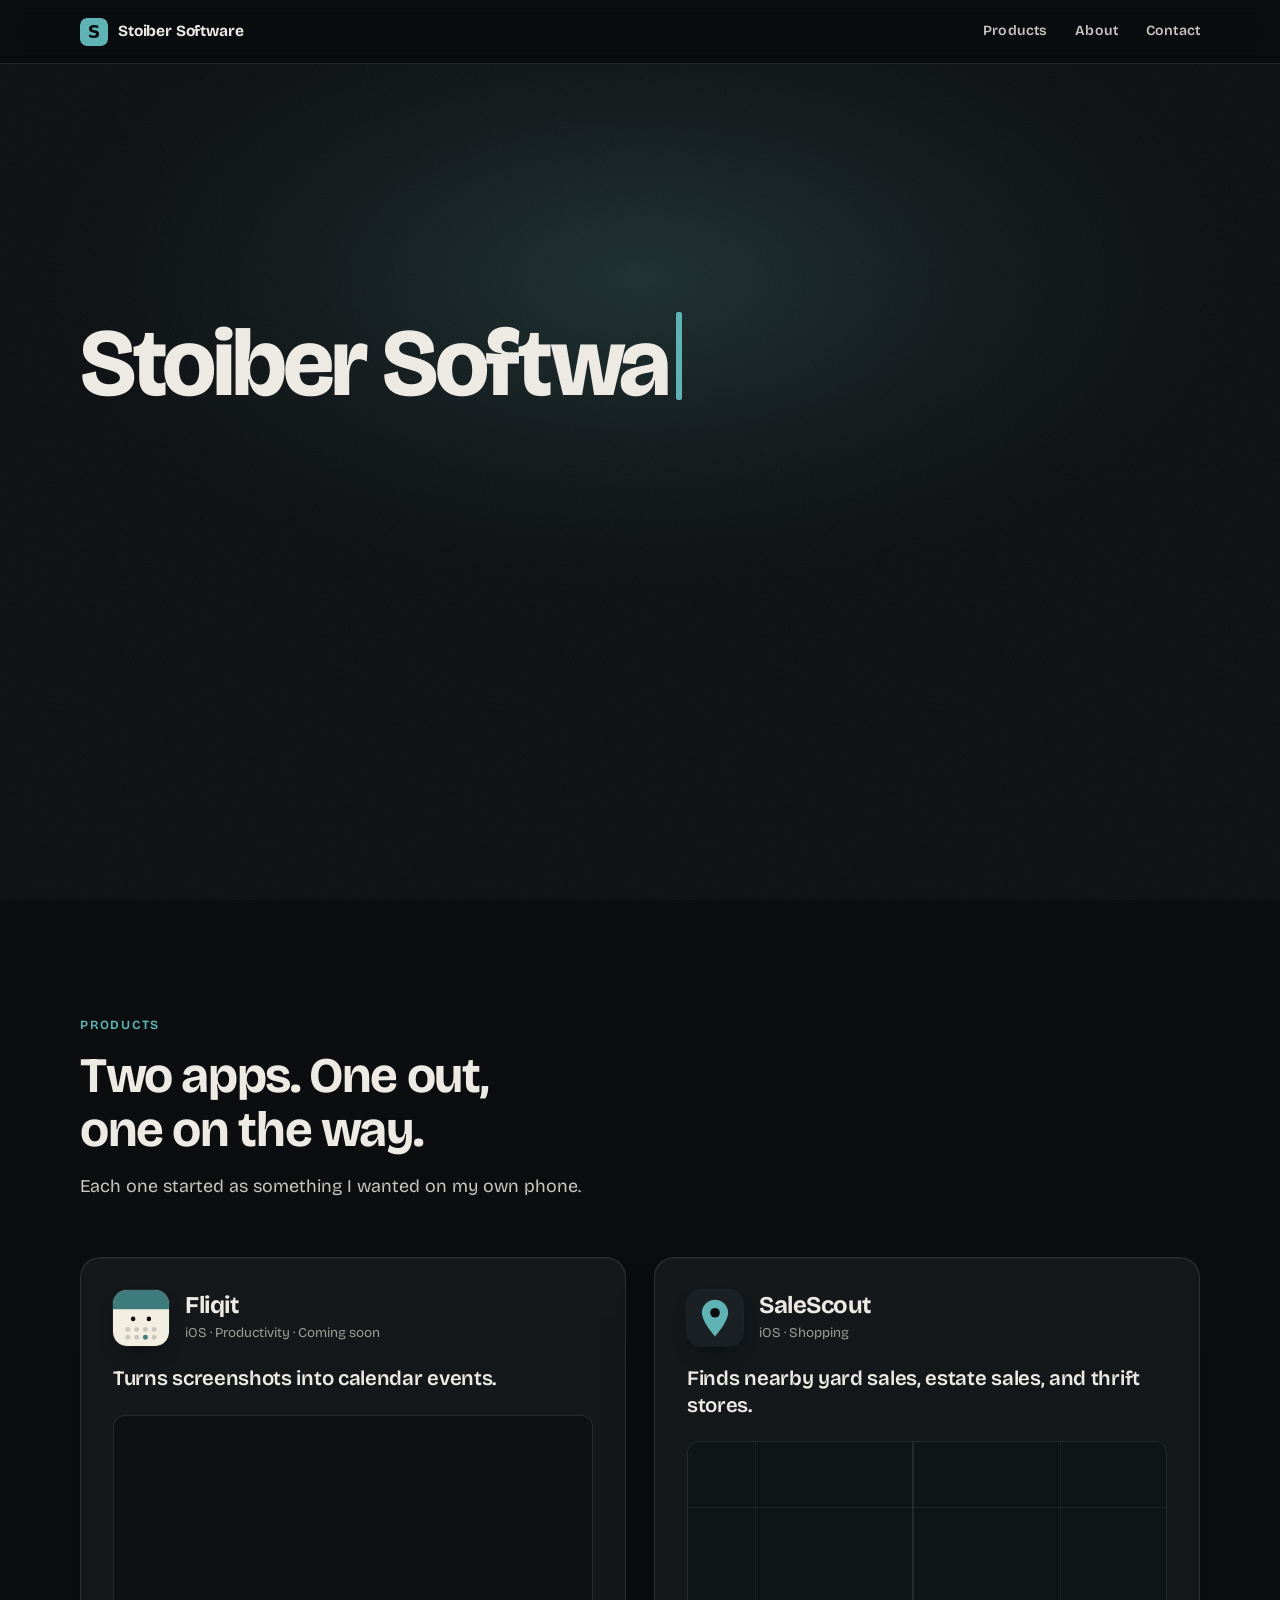
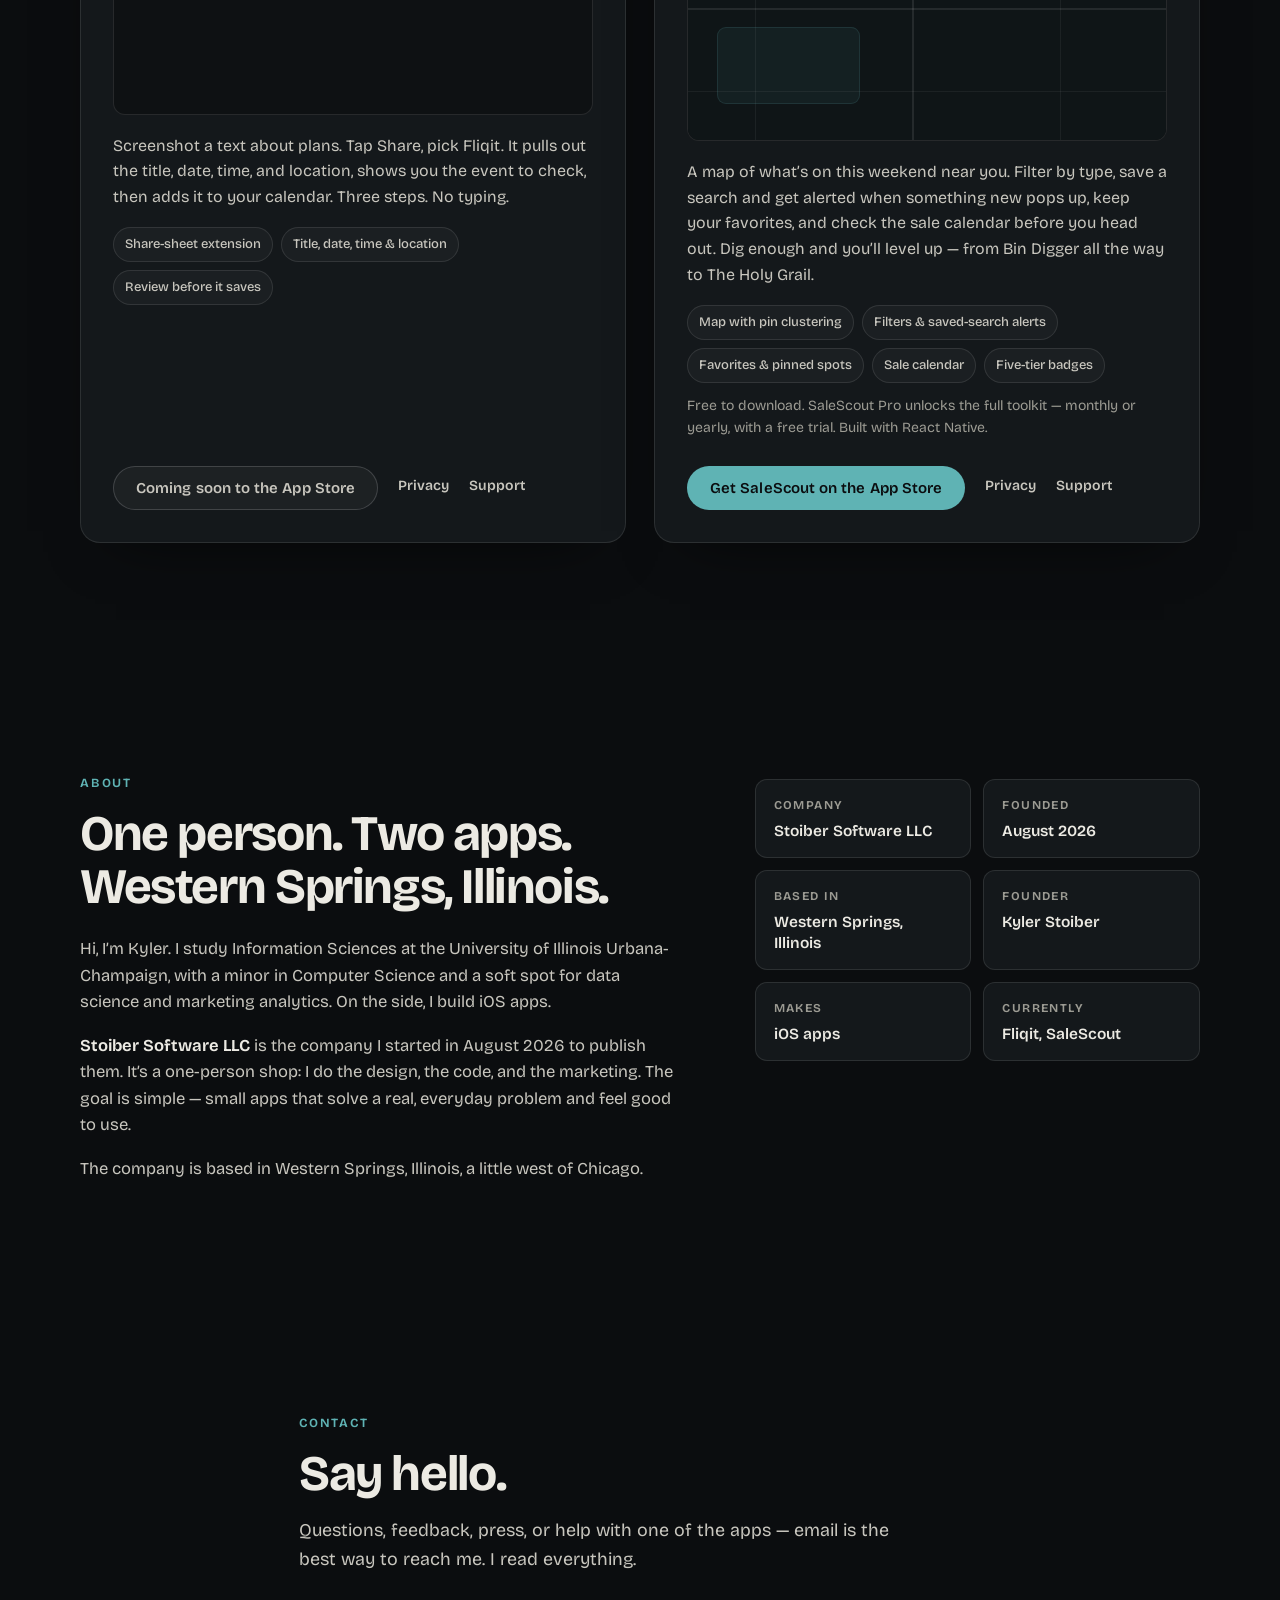
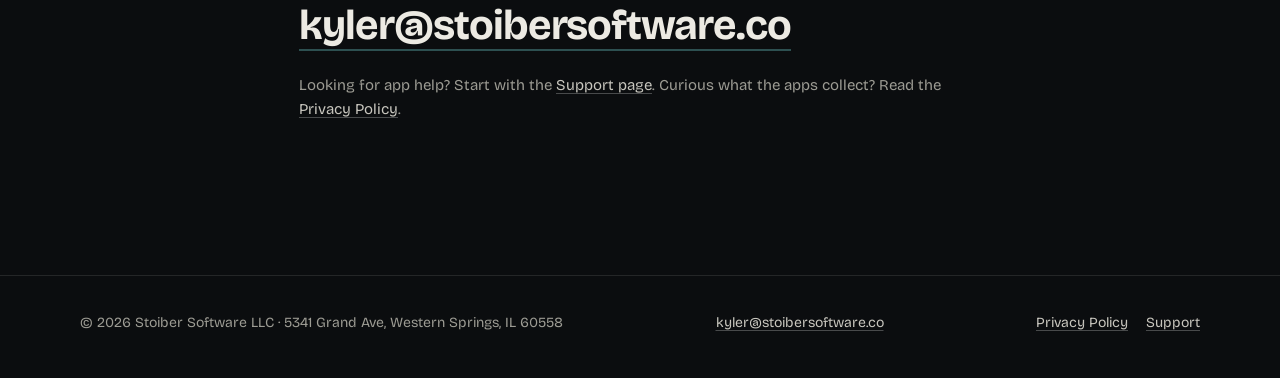
==== index.html @ c25fd8e9 "Fill in contact email, SaleScout link, .co domain; Fliqit marked coming soon - Contact email kyler@s" ====
<!DOCTYPE html>
<html lang="en">
<head>
  <meta charset="utf-8">
  <meta name="viewport" content="width=device-width, initial-scale=1">
  <title>Stoiber Software LLC — iOS apps from Western Springs, Illinois</title>
  <meta name="description" content="Stoiber Software LLC is an independent iOS app studio in Western Springs, Illinois. Maker of Fliqit and SaleScout.">
  <meta name="theme-color" content="#0B0D0F">
  <meta name="color-scheme" content="dark">
  <link rel="canonical" href="https://stoibersoftware.co/">
  <meta property="og:type" content="website">
  <meta property="og:site_name" content="Stoiber Software LLC">
  <meta property="og:title" content="Stoiber Software LLC">
  <meta property="og:description" content="Polished, practical iOS apps for everyday problems. Maker of Fliqit and SaleScout.">
  <meta property="og:url" content="https://stoibersoftware.co/">
  <meta name="twitter:card" content="summary">
  <link rel="icon" href="favicon.svg" type="image/svg+xml">
  <link rel="preconnect" href="https://fonts.googleapis.com">
  <link rel="preconnect" href="https://fonts.gstatic.com" crossorigin>
  <link href="https://fonts.googleapis.com/css2?family=Bricolage+Grotesque:opsz,wght@12..96,300..800&display=swap" rel="stylesheet">
  <link rel="stylesheet" href="styles.css">
  <script>document.documentElement.classList.add('js')</script>
  <script src="script.js" defer></script>
</head>
<body>
  <a class="skip-link" href="#main">Skip to content</a>
  <div class="progress" aria-hidden="true"></div>

  <svg class="svg-defs" width="0" height="0" aria-hidden="true" focusable="false">
    <symbol id="pin" viewBox="0 0 24 30">
      <path d="M12 0C5.4 0 0 5.3 0 11.9 0 20.8 12 30 12 30s12-9.2 12-18.1C24 5.3 18.6 0 12 0z" fill="#5FB3B4"/>
      <circle cx="12" cy="12" r="4.4" fill="#0B0D0F"/>
    </symbol>
  </svg>

  <header class="site-header">
    <div class="container site-header__inner">
      <a class="brand" href="#top">
        <svg class="brand__mark" viewBox="0 0 64 64" width="28" height="28" aria-hidden="true" focusable="false">
          <rect width="64" height="64" rx="15" fill="#5FB3B4"/>
          <text x="32" y="46" text-anchor="middle" font-weight="800" font-size="40" fill="#0B0D0F">S</text>
        </svg>
        <span class="brand__name">Stoiber Software</span>
      </a>
      <nav class="site-nav" aria-label="Primary">
        <ul>
          <li><a href="#products">Products</a></li>
          <li><a href="#about">About</a></li>
          <li><a href="#contact">Contact</a></li>
        </ul>
      </nav>
    </div>
  </header>

  <main id="main">

    <!-- ============ HERO ============ -->
    <section class="hero" id="top" aria-labelledby="hero-title">
      <div class="container hero__inner">
        <h1 class="hero-title" id="hero-title"><span class="hero-title__text">Stoiber Software</span><span class="caret" aria-hidden="true"></span></h1>
        <p class="hero-cycle" aria-hidden="true"><span class="hero-cycle__text">builds iOS apps.</span><span class="caret"></span></p>
        <p class="hero-tagline">Polished, practical iOS apps for everyday problems.</p>
        <div class="hero-actions">
          <a class="btn btn-primary" href="#products">See the apps</a>
          <a class="btn btn-ghost" href="#contact">Say hello</a>
        </div>
        <ul class="hero-facts">
          <li>Est. August 2026</li>
          <li>Western Springs, Illinois</li>
          <li>Two iOS apps</li>
        </ul>
      </div>
    </section>

    <!-- ============ PRODUCTS ============ -->
    <section class="section" id="products" aria-labelledby="products-title">
      <div class="container">
        <div class="section-head reveal">
          <p class="eyebrow">Products</p>
          <h2 id="products-title">Two apps. One out, one on the way.</h2>
          <p class="lede">Each one started as something I wanted on my own phone.</p>
        </div>

        <ul class="products-grid" data-stagger>

          <!-- Fliqit -->
          <li class="reveal">
            <article class="card" aria-labelledby="fliqit-title">
              <span class="card-glow" aria-hidden="true"></span>
              <header class="card-head">
                <div class="app-icon" role="img" aria-label="Fliqit app icon (placeholder)">
                  <svg viewBox="0 0 64 64" aria-hidden="true" focusable="false">
                    <rect width="64" height="64" rx="15" fill="#F3EEE2"/>
                    <path d="M0 15A15 15 0 0 1 15 0h34a15 15 0 0 1 15 15v7H0z" fill="#3E7B7C"/>
                    <circle cx="23" cy="33" r="2.6" fill="#0B0D0F"/><circle cx="41" cy="33" r="2.6" fill="#0B0D0F"/>
                    <g fill="#C9C6BC">
                      <circle cx="17" cy="45" r="2.8"/><circle cx="27" cy="45" r="2.8"/><circle cx="37" cy="45" r="2.8"/><circle cx="47" cy="45" r="2.8"/>
                      <circle cx="17" cy="54" r="2.8"/><circle cx="27" cy="54" r="2.8"/><circle cx="47" cy="54" r="2.8"/>
                    </g>
                    <circle cx="37" cy="54" r="2.8" fill="#3E7B7C"/>
                  </svg>
                </div>
                <div class="card-head__text">
                  <h3 class="card-title" id="fliqit-title">Fliqit</h3>
                  <p class="card-meta">iOS · Productivity · Coming soon</p>
                </div>
              </header>

              <p class="card-tagline">Turns screenshots into calendar events.</p>

              <div class="demo demo--fliqit" role="img" aria-label="Animated illustration: a text message about plans is screenshotted and shared to Fliqit, which fills in a calendar event and adds it.">
                <div class="demo-stage">
                  <div class="fq-bubble">Pickleball at 3 tomorrow?</div>
                  <div class="fq-flash"></div>
                  <div class="fq-share">
                    <svg viewBox="0 0 24 24" width="1em" height="1em" aria-hidden="true" focusable="false"><path d="M12 3v12M8 7l4-4 4 4M5 11v8a2 2 0 0 0 2 2h10a2 2 0 0 0 2-2v-8" fill="none" stroke="currentColor" stroke-width="1.9" stroke-linecap="round" stroke-linejoin="round"/></svg>
                  </div>
                  <div class="fq-event">
                    <div class="fq-row fq-row--1"><span class="fq-label">Title</span><span class="fq-value"><span class="fq-skel"></span><span class="fq-text">Pickleball</span></span></div>
                    <div class="fq-row fq-row--2"><span class="fq-label">Date</span><span class="fq-value"><span class="fq-skel"></span><span class="fq-text">Tomorrow</span></span></div>
                    <div class="fq-row fq-row--3"><span class="fq-label">Time</span><span class="fq-value"><span class="fq-skel"></span><span class="fq-text">3:00&nbsp;PM</span></span></div>
                    <div class="fq-done">
                      <span class="fq-check"><svg viewBox="0 0 24 24" width="1em" height="1em" aria-hidden="true" focusable="false"><path d="M5 12.5l4.5 4.5L19 7.5" fill="none" stroke="currentColor" stroke-width="2.6" stroke-linecap="round" stroke-linejoin="round"/></svg></span>
                      Added to Calendar
                    </div>
                  </div>
                </div>
              </div>

              <p class="card-desc">Screenshot a text about plans. Tap Share, pick Fliqit. It pulls out the title, date, time, and location, shows you the event to check, then adds it to your calendar. Three steps. No typing.</p>

              <ul class="chips">
                <li>Share-sheet extension</li>
                <li>Title, date, time &amp; location</li>
                <li>Review before it saves</li>
              </ul>

              <div class="card-actions">
                <span class="btn btn-ghost btn--pending">Coming soon to the App&nbsp;Store</span>
                <span class="card-links">
                  <a class="text-link" href="privacy.html#fliqit">Privacy</a>
                  <a class="text-link" href="support.html#fliqit">Support</a>
                </span>
              </div>
            </article>
          </li>

          <!-- SaleScout -->
          <li class="reveal">
            <article class="card" aria-labelledby="salescout-title">
              <span class="card-glow" aria-hidden="true"></span>
              <header class="card-head">
                <div class="app-icon" role="img" aria-label="SaleScout app icon (placeholder)">
                  <svg viewBox="0 0 64 64" aria-hidden="true" focusable="false">
                    <rect width="64" height="64" rx="15" fill="#1B2024"/>
                    <path d="M32 11c-8.3 0-15 6.6-15 14.8C17 37 32 53 32 53s15-16 15-27.2C47 17.6 40.3 11 32 11z" fill="#5FB3B4"/>
                    <circle cx="32" cy="26" r="5.5" fill="#0B0D0F"/>
                  </svg>
                </div>
                <div class="card-head__text">
                  <h3 class="card-title" id="salescout-title">SaleScout</h3>
                  <p class="card-meta">iOS · Shopping</p>
                </div>
              </header>

              <p class="card-tagline">Finds nearby yard sales, estate sales, and thrift stores.</p>

              <div class="demo demo--salescout" role="img" aria-label="Animated illustration: pins drop onto a map, nearby ones merge into a numbered cluster, and one pin opens a small sale card.">
                <div class="demo-stage ss-map">
                  <div class="ss-park"></div>
                  <div class="ss-anchor ss-anchor--1"><div class="ss-pin ss-pin--1"><svg aria-hidden="true" focusable="false"><use href="#pin"/></svg></div></div>
                  <div class="ss-anchor ss-anchor--2"><div class="ss-pin ss-pin--2"><svg aria-hidden="true" focusable="false"><use href="#pin"/></svg></div></div>
                  <div class="ss-anchor ss-anchor--3"><div class="ss-pin ss-pin--3"><svg aria-hidden="true" focusable="false"><use href="#pin"/></svg></div></div>
                  <div class="ss-anchor ss-anchor--4"><div class="ss-pin ss-pin--4"><svg aria-hidden="true" focusable="false"><use href="#pin"/></svg></div></div>
                  <div class="ss-anchor ss-anchor--5"><div class="ss-pin ss-pin--5"><svg aria-hidden="true" focusable="false"><use href="#pin"/></svg></div></div>
                  <div class="ss-cluster">3</div>
                  <div class="ss-card">
                    <strong>Estate Sale</strong>
                    <span>Sat · 8:00&nbsp;AM · 0.4&nbsp;mi</span>
                    <em>Furniture, tools, records</em>
                  </div>
                </div>
              </div>

              <p class="card-desc">A map of what’s on this weekend near you. Filter by type, save a search and get alerted when something new pops up, keep your favorites, and check the sale calendar before you head out. Dig enough and you’ll level up — from Bin Digger all the way to The Holy Grail.</p>

              <ul class="chips">
                <li>Map with pin clustering</li>
                <li>Filters &amp; saved-search alerts</li>
                <li>Favorites &amp; pinned spots</li>
                <li>Sale calendar</li>
                <li>Five-tier badges</li>
              </ul>
              <p class="card-note">Free to download. SaleScout Pro unlocks the full toolkit — monthly or yearly, with a free trial. Built with React&nbsp;Native.</p>

              <div class="card-actions">
                <a class="btn btn-primary" href="https://apps.apple.com/us/app/salescout-find-yard-sales/id6782672334">Get SaleScout on the App&nbsp;Store</a>
                <span class="card-links">
                  <a class="text-link" href="privacy.html#salescout">Privacy</a>
                  <a class="text-link" href="support.html#salescout">Support</a>
                </span>
              </div>
            </article>
          </li>

        </ul>
      </div>
    </section>

    <!-- ============ ABOUT ============ -->
    <section class="section section--about" id="about" aria-labelledby="about-title">
      <div class="container about">
        <div class="about__text reveal">
          <p class="eyebrow">About</p>
          <h2 id="about-title">One person. Two apps. Western&nbsp;Springs, Illinois.</h2>
          <div class="prose">
            <p>Hi, I’m Kyler. I study Information Sciences at the University of Illinois Urbana-Champaign, with a minor in Computer Science and a soft spot for data science and marketing analytics. On the side, I build iOS apps.</p>
            <p><strong>Stoiber Software LLC</strong> is the company I started in August 2026 to publish them. It’s a one-person shop: I do the design, the code, and the marketing. The goal is simple — small apps that solve a real, everyday problem and feel good to use.</p>
            <p>The company is based in Western Springs, Illinois, a little west of Chicago.</p>
          </div>
        </div>
        <dl class="facts reveal">
          <div class="facts__item"><dt>Company</dt><dd>Stoiber Software LLC</dd></div>
          <div class="facts__item"><dt>Founded</dt><dd>August 2026</dd></div>
          <div class="facts__item"><dt>Based in</dt><dd>Western Springs, Illinois</dd></div>
          <div class="facts__item"><dt>Founder</dt><dd>Kyler Stoiber</dd></div>
          <div class="facts__item"><dt>Makes</dt><dd>iOS apps</dd></div>
          <div class="facts__item"><dt>Currently</dt><dd>Fliqit, SaleScout</dd></div>
        </dl>
      </div>
    </section>

    <!-- ============ CONTACT ============ -->
    <section class="section section--contact" id="contact" aria-labelledby="contact-title">
      <div class="container contact reveal">
        <p class="eyebrow">Contact</p>
        <h2 id="contact-title">Say hello.</h2>
        <p class="lede">Questions, feedback, press, or help with one of the apps — email is the best way to reach me. I read everything.</p>
        <a class="contact__email" href="mailto:kyler@stoibersoftware.co">kyler@stoibersoftware.co</a>
        <p class="contact__links">Looking for app help? Start with the <a href="support.html">Support page</a>. Curious what the apps collect? Read the <a href="privacy.html">Privacy Policy</a>.</p>
      </div>
    </section>

  </main>

  <footer class="site-footer">
    <div class="container site-footer__inner">
      <p class="site-footer__legal">© 2026 Stoiber Software LLC · 5341 Grand Ave, Western Springs, IL&nbsp;60558</p>
      <p class="site-footer__contact"><a href="mailto:kyler@stoibersoftware.co">kyler@stoibersoftware.co</a></p>
      <nav class="site-footer__nav" aria-label="Legal">
        <a href="privacy.html">Privacy Policy</a>
        <a href="support.html">Support</a>
      </nav>
    </div>
  </footer>
</body>
</html>
---- styles.css ----
/* ==========================================================================
   Stoiber Software LLC — styles.css
   Dark only. Motion uses transforms + opacity. Reduced motion honoured.
   ========================================================================== */

/* ---------- Tokens ---------- */
:root {
  --bg: #0B0D0F;
  --surface: #14181B;
  --surface-2: #1B2024;
  --text: #ECEAE3;
  --text-soft: #C8C6BE;
  --muted: #9C9B93;
  --accent: #5FB3B4;
  --accent-bright: #7CC5C6;
  --accent-deep: #3E7B7C;
  --line: rgba(255, 255, 255, 0.10);
  --line-strong: rgba(255, 255, 255, 0.16);
  --radius: 20px;
  --radius-sm: 12px;
  --font: "Bricolage Grotesque", ui-sans-serif, system-ui, -apple-system, "Segoe UI", Roboto, Helvetica, Arial, sans-serif;
  --container: 1120px;
  --gutter: clamp(20px, 5vw, 48px);
  --header-h: 64px;
  --ease-out: cubic-bezier(0.22, 1, 0.36, 1);
  --ease-spring: cubic-bezier(0.34, 1.4, 0.64, 1);
}

/* ---------- Base ---------- */
*, *::before, *::after { box-sizing: border-box; }

html {
  color-scheme: dark;
  background: var(--bg);
  scroll-behavior: smooth;
  scroll-padding-top: calc(var(--header-h) + 20px);
  -webkit-text-size-adjust: 100%;
}

body {
  margin: 0;
  background: var(--bg);
  color: var(--text);
  font-family: var(--font);
  font-size: 17px;
  line-height: 1.6;
  font-optical-sizing: auto;
  -webkit-font-smoothing: antialiased;
  -moz-osx-font-smoothing: grayscale;
  text-rendering: optimizeLegibility;
  overflow-x: clip;
}

::selection { background: var(--accent); color: var(--bg); }

img, svg { display: block; max-width: 100%; }
h1, h2, h3, p, ul, ol, dl, dd { margin: 0; }
ul { padding: 0; list-style: none; }
strong { font-weight: 650; }
a { color: var(--accent); text-decoration: none; }
a:hover { color: var(--accent-bright); }

:focus-visible {
  outline: 2px solid var(--accent);
  outline-offset: 4px;
  border-radius: 6px;
}
:focus:not(:focus-visible) { outline: none; }

.sr-only {
  position: absolute; width: 1px; height: 1px; padding: 0; margin: -1px;
  overflow: hidden; clip: rect(0, 0, 0, 0); white-space: nowrap; border: 0;
}

.container {
  width: min(100% - 2 * var(--gutter), var(--container));
  margin-inline: auto;
}

.skip-link {
  position: absolute; left: 12px; top: 12px; z-index: 200;
  padding: 10px 14px; border-radius: 8px;
  background: var(--accent); color: var(--bg); font-weight: 700;
  transform: translateY(-300%);
  transition: transform 0.2s var(--ease-out);
}
.skip-link:focus { transform: none; outline-color: var(--text); }

/* ---------- Placeholder badge (auto-disappears once hrefs are real) ---------- */
a[href^="["]::after,
a[href^="mailto:["]::after {
  content: "placeholder";
  display: inline-block; margin-left: 0.6em; padding: 0.2em 0.55em;
  border-radius: 999px; background: #E3B341; color: #0B0D0F;
  font-size: 0.62em; font-weight: 700; letter-spacing: 0.08em; text-transform: uppercase;
  vertical-align: middle; line-height: 1.4;
}

/* ---------- Scroll progress ---------- */
.progress {
  position: fixed; top: 0; left: 0; z-index: 60;
  width: 100%; height: 2px; background: var(--accent);
  transform: scaleX(0); transform-origin: left center;
  pointer-events: none; display: none;
}
.js .progress { display: block; }

/* ---------- Header ---------- */
.site-header {
  position: sticky; top: 0; z-index: 50;
  height: var(--header-h);
  background: rgba(11, 13, 15, 0.72);
  -webkit-backdrop-filter: blur(14px) saturate(140%);
  backdrop-filter: blur(14px) saturate(140%);
  border-bottom: 1px solid var(--line);
}
.site-header__inner {
  display: flex; align-items: center; justify-content: space-between; height: 100%;
}
.brand {
  display: inline-flex; align-items: center; gap: 10px;
  color: var(--text); font-weight: 700; font-size: 15.5px; letter-spacing: -0.01em;
}
.brand:hover { color: var(--text); }
.brand__mark { flex: none; border-radius: 7px; transition: transform 0.35s var(--ease-out); }
.brand:hover .brand__mark { transform: rotate(-8deg) scale(1.06); }
.brand__mark text { font-family: system-ui, -apple-system, "Segoe UI", Roboto, Helvetica, Arial, sans-serif; }
/* Below 420px the wordmark cannot sit beside three nav links; keep it for assistive tech, hide it visually. */
@media (max-width: 419px) {
  .brand__name { position: absolute; width: 1px; height: 1px; overflow: hidden; clip: rect(0, 0, 0, 0); white-space: nowrap; }
}

.site-nav ul { display: flex; gap: clamp(14px, 3vw, 28px); }
.site-nav a {
  position: relative; display: inline-block; padding: 6px 0;
  font-size: 14px; font-weight: 600; letter-spacing: 0.01em; color: var(--text-soft);
}
.site-nav a::after,
.text-link::after {
  content: ""; position: absolute; left: 0; right: 0; bottom: 1px; height: 1.5px;
  background: var(--accent);
  transform: scaleX(0); transform-origin: right center;
  transition: transform 0.4s var(--ease-out);
}
.site-nav a:hover, .site-nav a:focus-visible,
.text-link:hover, .text-link:focus-visible { color: var(--text); }
.site-nav a:hover::after, .site-nav a:focus-visible::after,
.text-link:hover::after, .text-link:focus-visible::after {
  transform: scaleX(1); transform-origin: left center;
}

/* ---------- Buttons ---------- */
.btn {
  display: inline-flex; align-items: center; justify-content: center; gap: 0.5em;
  padding: 12px 22px; border-radius: 999px; border: 1px solid transparent;
  font-family: inherit; font-size: 15px; font-weight: 600; line-height: 1.2; letter-spacing: 0.005em;
  text-align: center; cursor: pointer; -webkit-tap-highlight-color: transparent;
  transition: transform 0.22s var(--ease-out), background-color 0.22s, border-color 0.22s, color 0.22s, box-shadow 0.22s;
}
.btn:active { transform: scale(0.96); transition-duration: 0.08s; }
.btn-primary { background: var(--accent); color: var(--bg); }
.btn-primary:hover {
  background: var(--accent-bright); color: var(--bg);
  transform: translateY(-1px);
  box-shadow: 0 10px 28px -12px rgba(95, 179, 180, 0.7);
}
.btn-primary:active { transform: scale(0.96); box-shadow: none; }
.btn-ghost { background: rgba(255, 255, 255, 0.04); border-color: var(--line-strong); color: var(--text); }
.btn-ghost:hover {
  background: rgba(255, 255, 255, 0.08); border-color: rgba(255, 255, 255, 0.28); color: var(--text);
  transform: translateY(-1px);
}
.btn-ghost:active { transform: scale(0.96); }

.btn--pending { cursor: default; color: var(--text-soft); }
.btn--pending:hover, .btn--pending:active { transform: none; background: rgba(255, 255, 255, 0.04); border-color: var(--line-strong); }

.text-link { position: relative; font-size: 14px; font-weight: 600; color: var(--text-soft); padding-bottom: 2px; }

/* ---------- Hero ---------- */
.hero {
  position: relative; isolation: isolate; overflow: hidden;
  display: grid; align-items: center;
  min-height: min(calc(100vh - var(--header-h)), 860px);
  min-height: min(calc(100svh - var(--header-h)), 860px);
  padding: clamp(64px, 11vh, 128px) 0 clamp(48px, 7vh, 80px);
}
.hero::before { /* soft teal glow */
  content: ""; position: absolute; z-index: -1; pointer-events: none;
  left: 50%; top: -12%; width: min(130vw, 1200px); height: 75%;
  transform: translateX(-50%);
  background: radial-gradient(ellipse at center, rgba(95, 179, 180, 0.20) 0%, rgba(95, 179, 180, 0.07) 38%, rgba(95, 179, 180, 0) 70%);
}
.hero::after { /* grain */
  content: ""; position: absolute; z-index: -1; inset: 0; pointer-events: none;
  background-image: url("data:image/svg+xml,%3Csvg xmlns='http://www.w3.org/2000/svg' width='220' height='220'%3E%3Cfilter id='g'%3E%3CfeTurbulence type='fractalNoise' baseFrequency='0.85' numOctaves='2' stitchTiles='stitch'/%3E%3CfeColorMatrix values='0 0 0 0 1 0 0 0 0 1 0 0 0 0 1 0 0 0 0.7 0'/%3E%3C/filter%3E%3Crect width='100%25' height='100%25' filter='url(%23g)'/%3E%3C/svg%3E");
  background-size: 220px 220px;
  opacity: 0.06;
}

.hero-title {
  font-size: clamp(2.2rem, 10.6vw, 6rem);
  font-weight: 750; line-height: 1.02; letter-spacing: -0.035em;
  color: var(--text);
}
.hero-title__text { display: inline; }

.hero-cycle {
  margin-top: 0.4rem; min-height: 1.15em;
  font-size: clamp(1.25rem, 5.6vw, 3.25rem);
  font-weight: 400; line-height: 1.15; letter-spacing: -0.02em;
  color: var(--muted);
}

.caret {
  display: inline-block; width: 0.07em; height: 0.92em; margin-left: 0.08em;
  vertical-align: -0.06em; border-radius: 2px; background: var(--accent);
  animation: blink 1.05s step-end infinite;
}
@keyframes blink { 0%, 100% { opacity: 1; } 50% { opacity: 0; } }
.hero.is-typing .caret { animation: none; opacity: 1; }
.hero-cycle .caret { display: none; height: 0.9em; }
.js .hero.is-cycling .hero-cycle .caret { display: inline-block; }
.hero.is-cycling .hero-title .caret { display: none; }

.hero-tagline {
  margin-top: clamp(22px, 3vw, 30px); max-width: 38ch;
  font-size: clamp(1.1rem, 1.6vw, 1.3rem); line-height: 1.5; color: var(--text-soft);
}
.hero-actions { display: flex; flex-wrap: wrap; gap: 12px; margin-top: 28px; }
.hero-facts {
  display: flex; flex-wrap: wrap; gap: 10px 22px; margin-top: clamp(36px, 6vh, 56px);
  font-size: 14px; font-weight: 500; color: var(--muted);
}
.hero-facts li { display: flex; align-items: center; gap: 9px; }
.hero-facts li::before {
  content: ""; flex: none; width: 5px; height: 5px; border-radius: 50%; background: var(--accent);
}

/* Hero: JS-gated entrance states (with a CSS fallback if script.js never runs) */
.js .hero-title__text { opacity: 0; }
.js .hero.is-typing .hero-title__text,
.js .hero.is-typed .hero-title__text { opacity: 1; }
.js .hero-cycle, .js .hero-tagline, .js .hero-actions, .js .hero-facts {
  opacity: 0; transform: translateY(10px);
  transition: opacity 0.8s var(--ease-out), transform 0.8s var(--ease-out);
}
.js .hero.is-typed .hero-cycle, .js .hero.is-typed .hero-tagline,
.js .hero.is-typed .hero-actions, .js .hero.is-typed .hero-facts { opacity: 1; transform: none; }
.js .hero.is-typed .hero-actions { transition-delay: 0.12s; }
.js .hero.is-typed .hero-facts { transition-delay: 0.24s; }

/* ---------- Scroll reveals ---------- */
.js .reveal {
  opacity: 0; transform: translateY(18px);
  transition: opacity 0.9s var(--ease-out), transform 0.9s var(--ease-out);
}
.js .reveal.is-in { opacity: 1; transform: none; }

/* If the inline "js" class was added but script.js failed to load, show everything after 3.5s. */
.js .reveal, .js .hero-title__text, .js .hero-cycle, .js .hero-tagline, .js .hero-actions, .js .hero-facts {
  animation: js-fallback 1ms linear 3.5s forwards;
}
.js-ready .reveal, .js-ready .hero-title__text, .js-ready .hero-cycle,
.js-ready .hero-tagline, .js-ready .hero-actions, .js-ready .hero-facts { animation: none; }
@keyframes js-fallback { to { opacity: 1; transform: none; } }

/* ---------- Sections ---------- */
.section { padding: clamp(64px, 9vw, 120px) 0; }
.section-head { max-width: 60ch; margin-bottom: clamp(36px, 5vw, 56px); }
.eyebrow {
  margin-bottom: 14px;
  font-size: 12.5px; font-weight: 650; letter-spacing: 0.14em; text-transform: uppercase;
  color: var(--accent);
}
h2 {
  font-size: clamp(1.9rem, 4.4vw, 3.1rem);
  font-weight: 700; line-height: 1.08; letter-spacing: -0.028em;
  text-wrap: balance;
}
.lede {
  margin-top: 16px; max-width: 52ch;
  font-size: clamp(1.05rem, 1.4vw, 1.2rem); color: var(--text-soft);
}

/* ---------- Product cards ---------- */
.products-grid { display: grid; grid-template-columns: 1fr; gap: 22px; }
@media (min-width: 900px) { .products-grid { grid-template-columns: 1fr 1fr; gap: 28px; } }

.card {
  position: relative; height: 100%;
  display: flex; flex-direction: column;
  padding: clamp(22px, 3vw, 32px);
  background: var(--surface); border: 1px solid var(--line); border-radius: var(--radius);
  overflow: hidden;
  box-shadow: inset 0 1px 0 rgba(255, 255, 255, 0.04), 0 24px 60px -36px rgba(0, 0, 0, 0.8);
  transform: perspective(1100px) rotateX(var(--rx, 0deg)) rotateY(var(--ry, 0deg));
  transition: transform 0.55s var(--ease-out), border-color 0.35s, box-shadow 0.35s;
}
.card.is-hover {
  transition-duration: 0.14s, 0.35s, 0.35s;
  border-color: rgba(95, 179, 180, 0.32);
  box-shadow: inset 0 1px 0 rgba(255, 255, 255, 0.05), 0 34px 70px -34px rgba(0, 0, 0, 0.85), 0 0 0 1px rgba(95, 179, 180, 0.08);
}
.card > * { position: relative; z-index: 1; }
.card > .card-glow {
  position: absolute; z-index: 0; left: 0; top: 0;
  width: 28rem; height: 28rem; margin: -14rem 0 0 -14rem; border-radius: 50%;
  background: radial-gradient(circle, rgba(95, 179, 180, 0.20) 0%, rgba(95, 179, 180, 0.06) 40%, rgba(95, 179, 180, 0) 65%);
  opacity: 0; transform: translate(var(--gx, 50%), var(--gy, 50%));
  transition: opacity 0.4s; pointer-events: none;
}
.card.is-hover .card-glow { opacity: 1; }
@media (hover: none) {
  .card:active { transform: scale(0.985); transition-duration: 0.1s; }
}

.card-head { display: flex; align-items: center; gap: 16px; }
.app-icon {
  flex: none; width: 56px; height: 56px; border-radius: 14px; overflow: hidden;
  box-shadow: 0 10px 22px -12px rgba(0, 0, 0, 0.9), 0 0 0 1px rgba(255, 255, 255, 0.06);
}
.app-icon svg, .app-icon img { width: 100%; height: 100%; }
.card-title { font-size: 1.5rem; font-weight: 700; letter-spacing: -0.02em; line-height: 1.1; }
.card-meta { margin-top: 4px; font-size: 13.5px; color: var(--muted); }
.card-tagline {
  margin-top: 20px;
  font-size: clamp(1.15rem, 1.6vw, 1.3rem); font-weight: 600; letter-spacing: -0.015em; line-height: 1.3;
}
.card-desc { margin-top: 18px; font-size: 16px; color: var(--text-soft); }
.card-note { margin-top: 12px; font-size: 14px; color: var(--muted); }

.chips { display: flex; flex-wrap: wrap; gap: 8px; margin-top: 18px; }
.chips li {
  padding: 6px 11px; border-radius: 999px;
  border: 1px solid var(--line); background: rgba(255, 255, 255, 0.03);
  font-size: 13px; font-weight: 500; color: var(--text-soft);
}

.card-actions {
  display: flex; flex-wrap: wrap; align-items: center; gap: 12px 20px;
  margin-top: auto; padding-top: 26px;
}
.card-links { display: inline-flex; gap: 20px; }
.svg-defs { position: absolute; width: 0; height: 0; overflow: hidden; }

/* ---------- Demos (shared) ---------- */
.demo {
  position: relative; margin-top: 22px;
  aspect-ratio: 16 / 10; border-radius: var(--radius-sm);
  border: 1px solid var(--line); background: #0E1113; overflow: hidden;
  container-type: inline-size;
}
.demo-stage {
  position: absolute; inset: 0; line-height: 1.25;
  font-size: 11px;
  font-size: clamp(9.5px, 3.6cqw, 15px);
}
.demo.is-paused * { animation-play-state: paused !important; }

/* ---------- Fliqit demo (9s loop) ---------- */
.fq-bubble {
  position: absolute; left: 6%; top: 10%; max-width: 58%;
  padding: 0.55em 0.85em; border-radius: 1.1em; border-bottom-left-radius: 0.3em;
  background: #2A3136; color: var(--text); font-weight: 500;
  opacity: 0; animation: fq-bubble 9s var(--ease-out) infinite;
}
.fq-flash {
  position: absolute; inset: 0; background: #fff; opacity: 0; pointer-events: none;
  animation: fq-flash 9s linear infinite;
}
.fq-share {
  position: absolute; left: 9%; top: 48%;
  display: grid; place-items: center; width: 2.5em; height: 2.5em; border-radius: 50%;
  background: rgba(95, 179, 180, 0.14); color: var(--accent); font-size: 1.05em;
  opacity: 0; animation: fq-share 9s var(--ease-out) infinite;
}
.fq-share svg { width: 1.2em; height: 1.2em; }
.fq-event {
  position: absolute; right: 6%; bottom: 9%; width: 50%;
  padding: 0.75em 0.9em 0.7em; border-radius: 0.8em;
  background: var(--surface-2); border: 1px solid var(--line-strong);
  box-shadow: 0 1em 2em -1em rgba(0, 0, 0, 0.8);
  opacity: 0; animation: fq-event 9s var(--ease-out) infinite;
}
.fq-row { display: block; }
.fq-row + .fq-row { margin-top: 0.4em; }
.fq-label {
  display: block; font-size: 0.62em; font-weight: 650; letter-spacing: 0.12em; text-transform: uppercase; color: var(--muted);
}
.fq-value { position: relative; display: block; height: 1.3em; font-size: 0.95em; font-weight: 600; color: var(--text); }
.fq-skel {
  position: absolute; left: 0; top: 0.3em; height: 0.7em; width: 62%; border-radius: 0.35em;
  background: rgba(255, 255, 255, 0.10);
}
.fq-row--2 .fq-skel { width: 50%; }
.fq-row--3 .fq-skel { width: 40%; }
.fq-text { position: absolute; left: 0; top: 0; white-space: nowrap; opacity: 0; }
.fq-row--1 .fq-skel { animation: fq-skel-1 9s linear infinite; }
.fq-row--1 .fq-text { animation: fq-text-1 9s var(--ease-out) infinite; }
.fq-row--2 .fq-skel { animation: fq-skel-2 9s linear infinite; }
.fq-row--2 .fq-text { animation: fq-text-2 9s var(--ease-out) infinite; }
.fq-row--3 .fq-skel { animation: fq-skel-3 9s linear infinite; }
.fq-row--3 .fq-text { animation: fq-text-3 9s var(--ease-out) infinite; }
.fq-done {
  display: flex; align-items: center; gap: 0.5em;
  margin-top: 0.6em; padding-top: 0.5em; border-top: 1px solid var(--line);
  font-size: 0.78em; font-weight: 600; color: var(--accent);
  opacity: 0; transform-origin: left center;
  animation: fq-done 9s var(--ease-spring) infinite;
}
.fq-check {
  flex: none; display: grid; place-items: center; width: 1.5em; height: 1.5em; border-radius: 50%;
  background: var(--accent); color: var(--bg);
}
.fq-check svg { width: 0.9em; height: 0.9em; }

@keyframes fq-bubble {
  0%        { opacity: 0; transform: translateY(0.6em); }
  6%, 42%   { opacity: 1; transform: none; }
  48%, 88%  { opacity: 0.4; transform: none; }
  93%, 100% { opacity: 0; transform: none; }
}
@keyframes fq-flash {
  0%, 13% { opacity: 0; }
  14.5%   { opacity: 0.55; }
  18%, 100% { opacity: 0; }
}
@keyframes fq-share {
  0%, 19%   { opacity: 0; transform: scale(0.7); }
  23%       { opacity: 1; transform: scale(1); }
  27%       { opacity: 1; transform: scale(1.18); }
  31%       { opacity: 1; transform: scale(1); }
  35%       { opacity: 1; transform: scale(1.18); }
  39%, 42%  { opacity: 1; transform: scale(1); }
  48%, 88%  { opacity: 0.4; transform: scale(1); }
  93%, 100% { opacity: 0; transform: scale(1); }
}
@keyframes fq-event {
  0%, 42%   { opacity: 0; transform: translateY(0.8em) scale(0.96); }
  48%, 88%  { opacity: 1; transform: none; }
  93%, 100% { opacity: 0; transform: none; }
}
@keyframes fq-skel-1 { 0%, 50% { opacity: 1; } 54%, 100% { opacity: 0; } }
@keyframes fq-text-1 { 0%, 50% { opacity: 0; transform: translateY(0.25em); } 55%, 100% { opacity: 1; transform: none; } }
@keyframes fq-skel-2 { 0%, 57% { opacity: 1; } 61%, 100% { opacity: 0; } }
@keyframes fq-text-2 { 0%, 57% { opacity: 0; transform: translateY(0.25em); } 62%, 100% { opacity: 1; transform: none; } }
@keyframes fq-skel-3 { 0%, 64% { opacity: 1; } 68%, 100% { opacity: 0; } }
@keyframes fq-text-3 { 0%, 64% { opacity: 0; transform: translateY(0.25em); } 69%, 100% { opacity: 1; transform: none; } }
@keyframes fq-done {
  0%, 72%   { opacity: 0; transform: scale(0.6); }
  76%       { opacity: 1; transform: scale(1.08); }
  79%, 88%  { opacity: 1; transform: scale(1); }
  93%, 100% { opacity: 0; transform: scale(1); }
}

/* ---------- SaleScout demo (10s loop) ---------- */
.ss-map {
  background-color: #0F1517;
  background-image:
    linear-gradient(rgba(255, 255, 255, 0.055), rgba(255, 255, 255, 0.055)),
    linear-gradient(rgba(255, 255, 255, 0.09), rgba(255, 255, 255, 0.09)),
    linear-gradient(rgba(255, 255, 255, 0.055), rgba(255, 255, 255, 0.055)),
    linear-gradient(90deg, rgba(255, 255, 255, 0.055), rgba(255, 255, 255, 0.055)),
    linear-gradient(90deg, rgba(255, 255, 255, 0.09), rgba(255, 255, 255, 0.09)),
    linear-gradient(90deg, rgba(255, 255, 255, 0.055), rgba(255, 255, 255, 0.055));
  background-repeat: no-repeat;
  background-size: 100% 1px, 100% 2px, 100% 1px, 1px 100%, 2px 100%, 1px 100%;
  background-position: 0 22%, 0 56%, 0 84%, 14% 0, 47% 0, 78% 0;
}
.ss-park {
  position: absolute; left: 6%; top: 62%; width: 30%; height: 26%; border-radius: 0.6em;
  background: rgba(95, 179, 180, 0.07); border: 1px solid rgba(95, 179, 180, 0.14);
}
.ss-anchor { position: absolute; width: 0; height: 0; }
.ss-anchor--1 { left: 26%; top: 28%; }
.ss-anchor--2 { left: 36%; top: 44%; }
.ss-anchor--3 { left: 20%; top: 46%; }
.ss-anchor--4 { left: 68%; top: 30%; }
.ss-anchor--5 { left: 84%; top: 82%; }
.ss-pin {
  position: absolute; left: -0.8em; bottom: 0; width: 1.6em; height: 2em;
  transform-origin: 50% 100%; opacity: 0;
}
.ss-pin svg { width: 100%; height: 100%; }
.ss-pin--1 { animation: ss-p1 10s var(--ease-out) infinite; }
.ss-pin--2 { animation: ss-p2 10s var(--ease-out) infinite; }
.ss-pin--3 { animation: ss-p3 10s var(--ease-out) infinite; }
.ss-pin--4 { animation: ss-p4 10s var(--ease-out) infinite; }
.ss-pin--5 { animation: ss-p5 10s var(--ease-out) infinite; }
.ss-cluster {
  position: absolute; left: 28%; top: 40%;
  width: 2.2em; height: 2.2em; margin: -1.1em 0 0 -1.1em;
  display: grid; place-items: center; border-radius: 50%;
  background: var(--accent); color: var(--bg); font-weight: 750;
  box-shadow: 0 0 0 0.35em rgba(95, 179, 180, 0.22);
  opacity: 0; animation: ss-cluster 10s var(--ease-spring) infinite;
}
.ss-card {
  position: absolute; left: 44%; top: 36%; width: 47%;
  padding: 0.7em 0.8em; border-radius: 0.7em;
  background: var(--surface-2); border: 1px solid var(--line-strong);
  box-shadow: 0 1em 2em -1em rgba(0, 0, 0, 0.8);
  opacity: 0; transform-origin: 55% 0;
  animation: ss-card 10s var(--ease-out) infinite;
}
.ss-card strong { display: block; font-size: 0.95em; font-weight: 700; color: var(--text); }
.ss-card span { display: block; margin-top: 0.2em; font-size: 0.75em; color: var(--text-soft); }
.ss-card em { display: block; margin-top: 0.35em; font-size: 0.7em; font-style: normal; color: var(--accent); }

@keyframes ss-p1 {
  0%, 3%    { opacity: 0; transform: translateY(-1.6em) scale(0.9); animation-timing-function: cubic-bezier(0.34, 1.4, 0.64, 1); }
  9%, 28%   { opacity: 1; transform: none; }
  36%, 100% { opacity: 0; transform: translate(0.6em, 2.2em) scale(0.35); }
}
@keyframes ss-p2 {
  0%, 6%    { opacity: 0; transform: translateY(-1.6em) scale(0.9); animation-timing-function: cubic-bezier(0.34, 1.4, 0.64, 1); }
  12%, 28%  { opacity: 1; transform: none; }
  36%, 100% { opacity: 0; transform: translate(-2.3em, -0.7em) scale(0.35); }
}
@keyframes ss-p3 {
  0%, 9%    { opacity: 0; transform: translateY(-1.6em) scale(0.9); animation-timing-function: cubic-bezier(0.34, 1.4, 0.64, 1); }
  15%, 28%  { opacity: 1; transform: none; }
  36%, 100% { opacity: 0; transform: translate(2.3em, -1.1em) scale(0.35); }
}
@keyframes ss-p4 {
  0%, 12%   { opacity: 0; transform: translateY(-1.6em) scale(0.9); animation-timing-function: cubic-bezier(0.34, 1.4, 0.64, 1); }
  18%, 46%  { opacity: 1; transform: none; }
  50%       { opacity: 1; transform: scale(1.3); }
  54%, 88%  { opacity: 1; transform: scale(1.15); }
  94%, 100% { opacity: 0; transform: scale(1.15); }
}
@keyframes ss-p5 {
  0%, 15%   { opacity: 0; transform: translateY(-1.6em) scale(0.9); animation-timing-function: cubic-bezier(0.34, 1.4, 0.64, 1); }
  21%, 88%  { opacity: 1; transform: none; }
  94%, 100% { opacity: 0; transform: none; }
}
@keyframes ss-cluster {
  0%, 33%   { opacity: 0; transform: scale(0.4); }
  39%       { opacity: 1; transform: scale(1.12); }
  43%, 88%  { opacity: 1; transform: scale(1); }
  94%, 100% { opacity: 0; transform: scale(0.9); }
}
@keyframes ss-card {
  0%, 50%   { opacity: 0; transform: translateY(0.6em) scale(0.96); }
  56%, 88%  { opacity: 1; transform: none; }
  94%, 100% { opacity: 0; transform: translateY(0.3em) scale(0.98); }
}

/* ---------- About ---------- */
.about { display: grid; gap: 40px; }
@media (min-width: 880px) {
  .about { grid-template-columns: minmax(0, 1.15fr) minmax(0, 0.85fr); gap: 72px; align-items: start; }
}
.prose { max-width: 60ch; }
.about__text .prose { margin-top: 22px; }
.prose p { color: var(--text-soft); font-size: clamp(1rem, 1.3vw, 1.1rem); }
.prose p + p { margin-top: 1em; }
.prose strong { color: var(--text); }

.facts { display: grid; grid-template-columns: repeat(2, minmax(0, 1fr)); gap: 12px; }
@media (min-width: 880px) { .facts { padding-top: 6px; } }
.facts__item {
  padding: 16px 18px; border-radius: var(--radius-sm);
  background: var(--surface); border: 1px solid var(--line);
}
.facts dt { font-size: 12px; font-weight: 650; letter-spacing: 0.12em; text-transform: uppercase; color: var(--muted); }
.facts dd { margin-top: 6px; font-size: 15.5px; font-weight: 600; line-height: 1.3; color: var(--text); }

/* ---------- Contact ---------- */
.section--contact { padding-bottom: clamp(88px, 12vw, 160px); }
.contact { max-width: 62ch; }
.contact__email {
  display: inline-block; margin-top: 28px;
  font-size: clamp(1.45rem, 4vw, 2.6rem); font-weight: 700; letter-spacing: -0.025em; line-height: 1.15;
  color: var(--text); overflow-wrap: anywhere;
  border-bottom: 2px solid rgba(95, 179, 180, 0.4);
  transition: color 0.3s, border-color 0.3s;
}
.contact__email:hover { color: var(--accent-bright); border-color: var(--accent-bright); }
.contact__links { margin-top: 22px; font-size: 15px; color: var(--muted); }
.contact__links a, .site-footer a {
  color: var(--text-soft); text-decoration: underline;
  text-decoration-color: rgba(255, 255, 255, 0.25); text-underline-offset: 3px;
  transition: color 0.2s, text-decoration-color 0.2s;
}
.contact__links a:hover, .site-footer a:hover { color: var(--text); text-decoration-color: var(--accent); }

/* ---------- Footer ---------- */
.site-footer { border-top: 1px solid var(--line); padding: 36px 0 44px; font-size: 14px; color: var(--muted); }
.site-footer__inner { display: flex; flex-wrap: wrap; align-items: center; justify-content: space-between; gap: 10px 28px; }
.site-footer__nav { display: flex; gap: 18px; }

/* ---------- Simple pages (privacy, support) ---------- */
.page { padding: clamp(48px, 8vw, 96px) 0 clamp(72px, 10vw, 128px); }
.page h1 { font-size: clamp(2.2rem, 5.5vw, 3.6rem); font-weight: 750; letter-spacing: -0.03em; line-height: 1.05; }
.page .updated { margin-top: 12px; font-size: 14px; color: var(--muted); }
.page .intro { margin-top: 22px; font-size: clamp(1.05rem, 1.4vw, 1.2rem); color: var(--text-soft); }
.page h2 { margin-top: clamp(44px, 6vw, 64px); font-size: clamp(1.5rem, 3vw, 2rem); }
.page h3 { margin-top: 28px; font-size: 1.15rem; font-weight: 650; letter-spacing: -0.01em; }
.page p, .page li { color: var(--text-soft); }
.page p { margin-top: 12px; }
.page ul, .page ol { margin-top: 10px; padding-left: 1.25em; }
.page ul { list-style: disc; }
.page ol { list-style: decimal; }
.page li + li { margin-top: 8px; }
.page li::marker { color: var(--muted); }
.page .prose { max-width: 66ch; }
.page .prose a:not(.btn) { text-decoration: underline; text-underline-offset: 3px; text-decoration-color: rgba(95, 179, 180, 0.45); }
.page .prose a:not(.btn):hover { text-decoration-color: var(--accent-bright); }
.page-nav { display: flex; flex-wrap: wrap; gap: 8px; margin-top: 22px; }
.page-nav a {
  padding: 6px 12px; border-radius: 999px; border: 1px solid var(--line);
  background: rgba(255, 255, 255, 0.03); font-size: 13.5px; font-weight: 600; color: var(--text-soft);
  text-decoration: none !important;
  transition: border-color 0.2s, color 0.2s, background-color 0.2s;
}
.page-nav a:hover { color: var(--text); border-color: rgba(95, 179, 180, 0.5); background: rgba(95, 179, 180, 0.08); }
.page-nav a:active { transform: scale(0.97); }
.page .contact-block { margin-top: 12px; line-height: 1.7; }
.page .draft-note {
  margin-top: 24px; padding: 14px 16px; border-radius: var(--radius-sm);
  background: rgba(227, 179, 65, 0.10); border: 1px solid rgba(227, 179, 65, 0.4);
  color: var(--text); font-size: 14.5px;
}
mark { background: rgba(227, 179, 65, 0.28); color: var(--text); padding: 0 0.25em; border-radius: 3px; }

/* ---------- Reduced motion ---------- */
@media (prefers-reduced-motion: reduce) {
  html { scroll-behavior: auto; }
  .caret { animation: none; }
  .brand__mark, .btn, .btn:hover, .btn:active, .btn-primary:hover, .btn-ghost:hover { transform: none; transition: background-color 0.2s, color 0.2s, border-color 0.2s; }
  .js .reveal, .js .hero-cycle, .js .hero-tagline, .js .hero-actions, .js .hero-facts { opacity: 1; transform: none; transition: none; animation: none; }
  .js .hero-title__text { opacity: 1; animation: none; }
  .card { transform: none; transition: border-color 0.35s, box-shadow 0.35s; }
  .card:active { transform: none; }
  .card-glow { display: none; }
  .site-nav a::after, .text-link::after { transition: none; }
  .demo-stage * { animation: none !important; }
  .fq-bubble, .fq-share { opacity: 0.45; transform: none; }
  .fq-event, .fq-text, .fq-done { opacity: 1; transform: none; }
  .fq-skel { opacity: 0; }
  .ss-pin--1, .ss-pin--2, .ss-pin--3 { opacity: 0; }
  .ss-pin--4 { opacity: 1; transform: scale(1.15); }
  .ss-pin--5, .ss-cluster, .ss-card { opacity: 1; transform: none; }
}
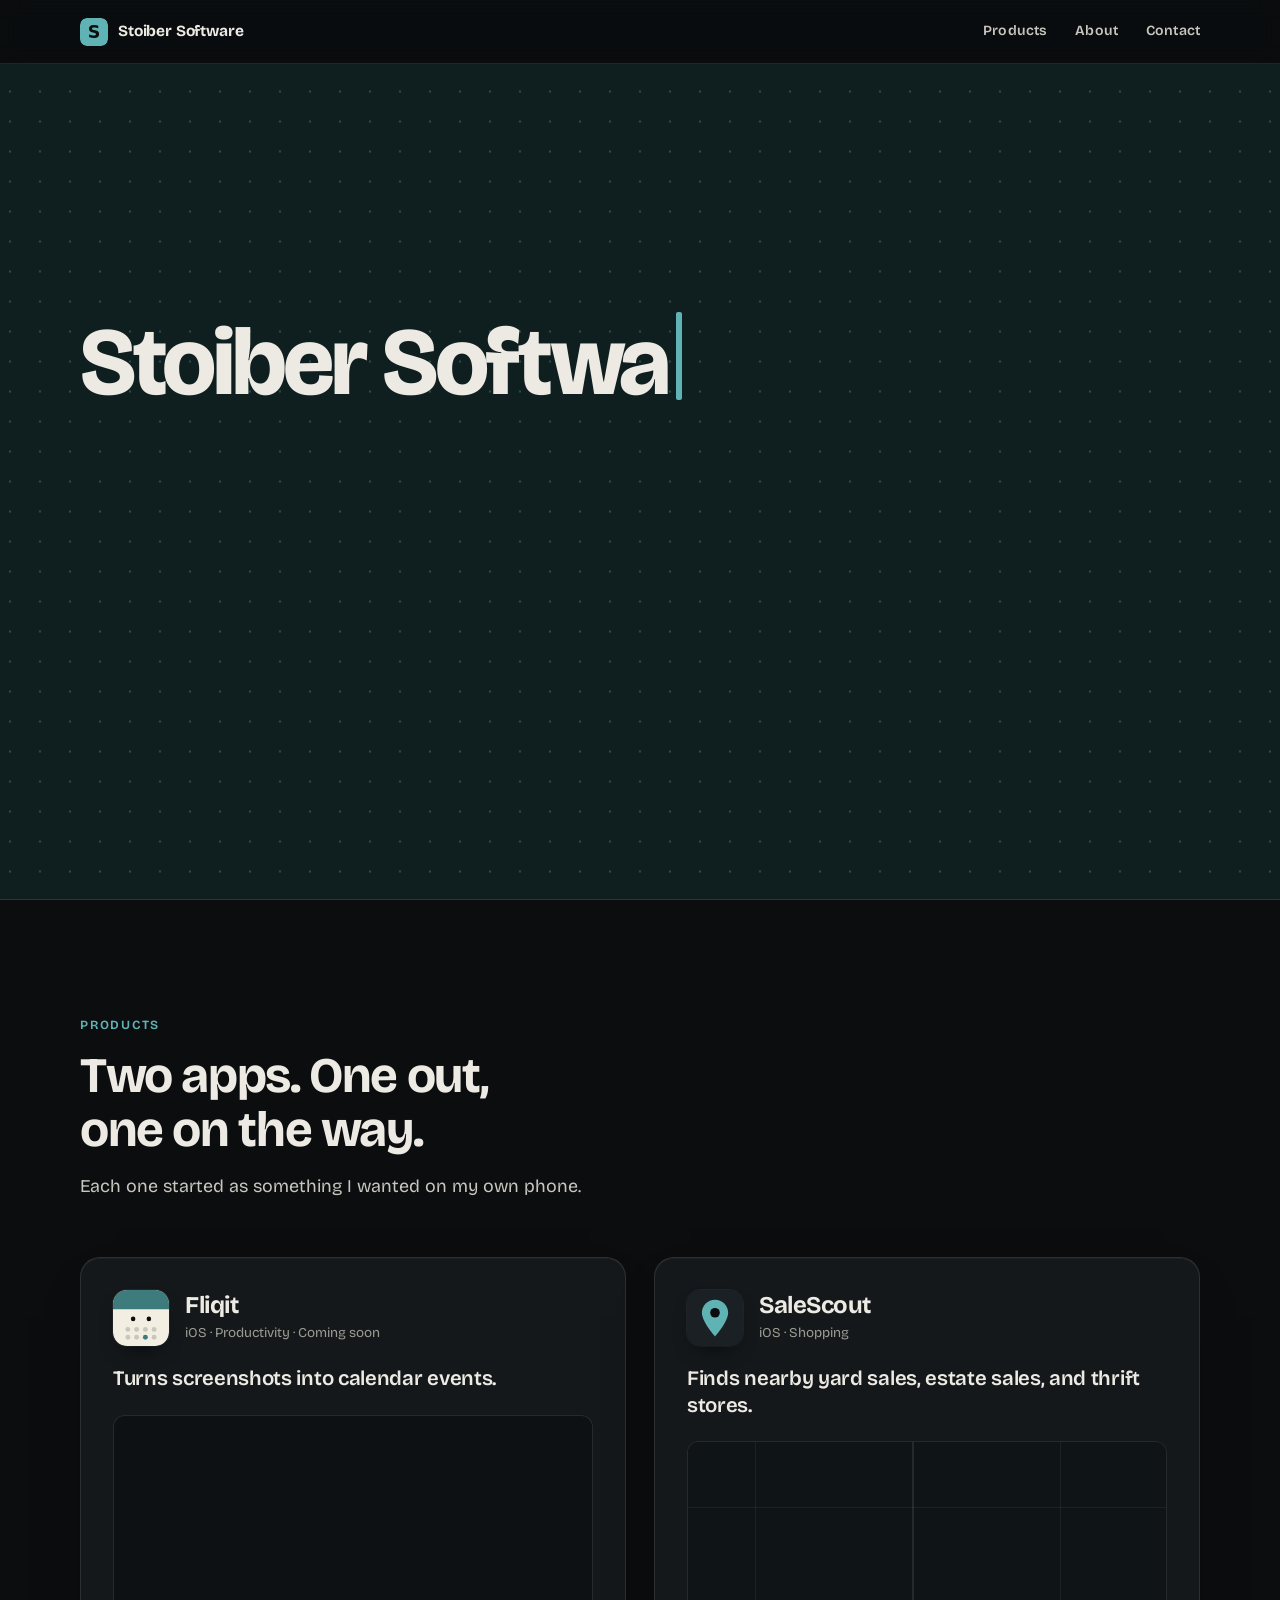
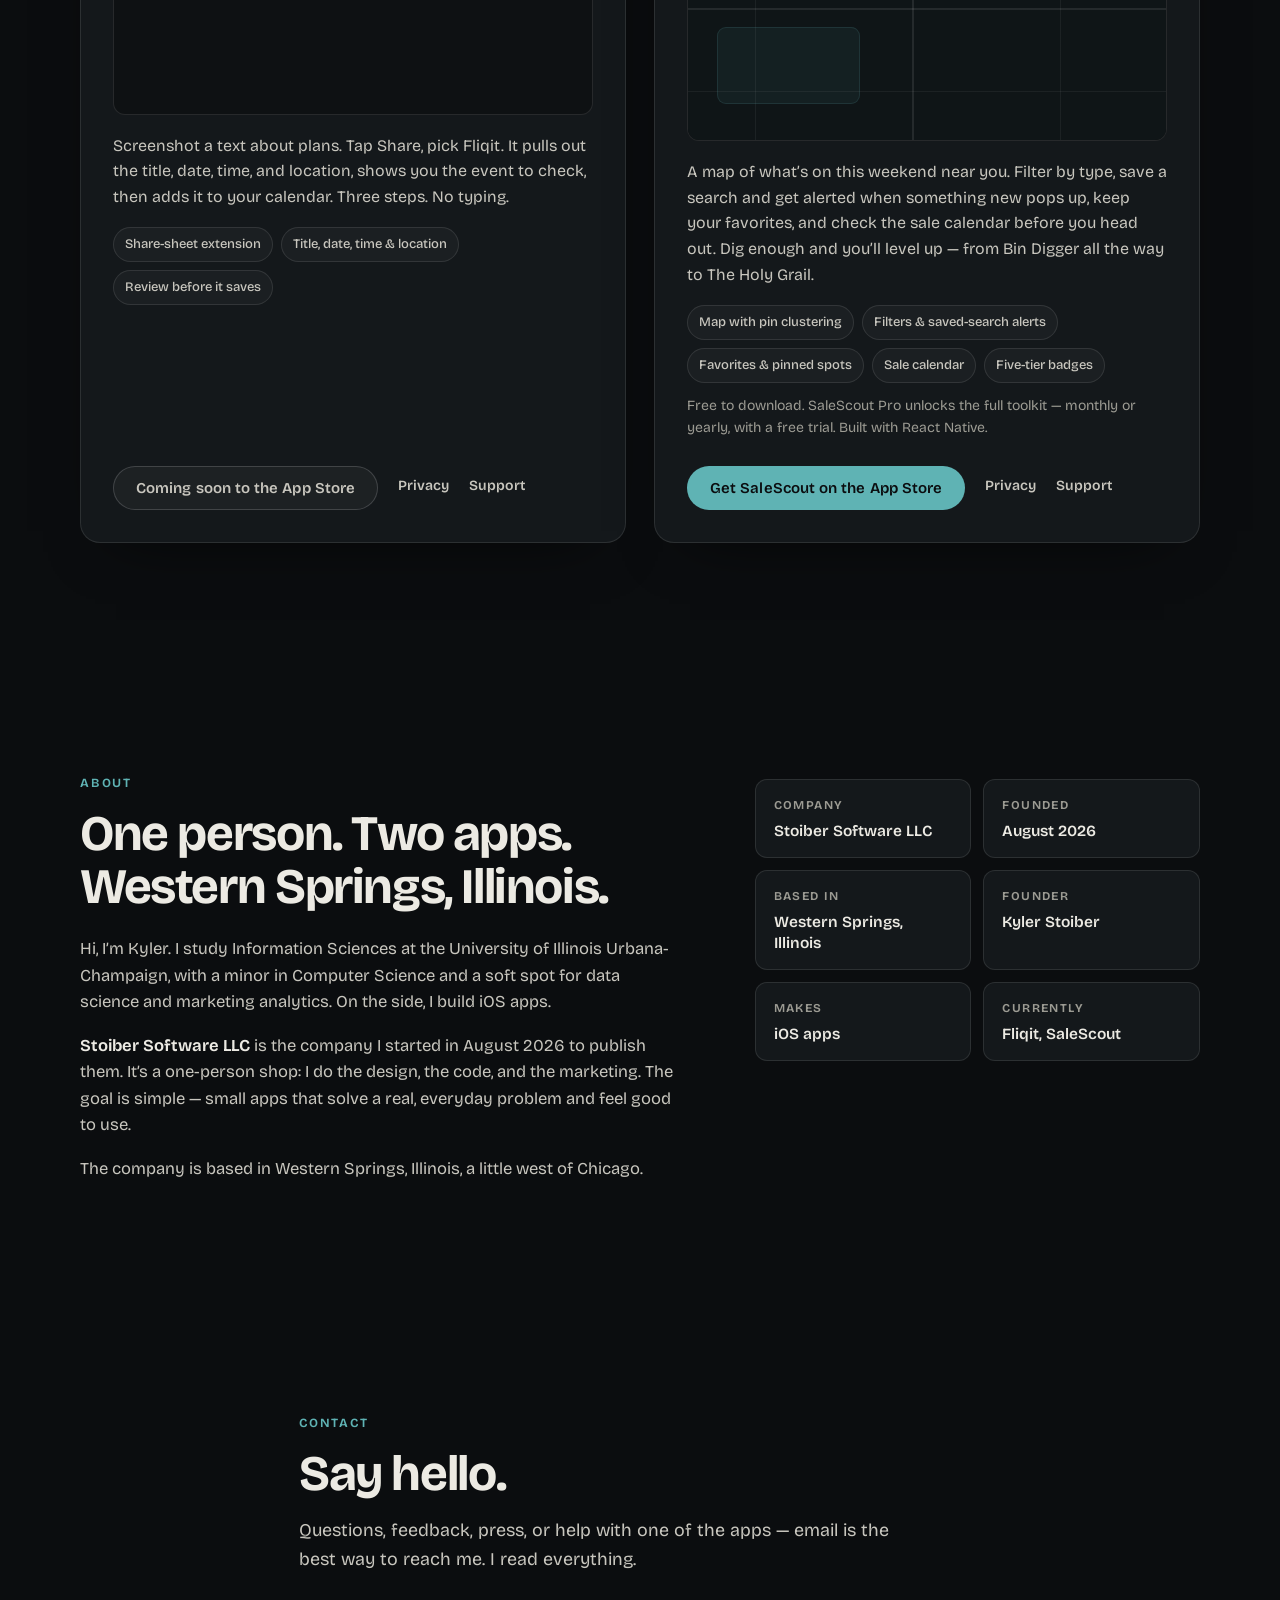
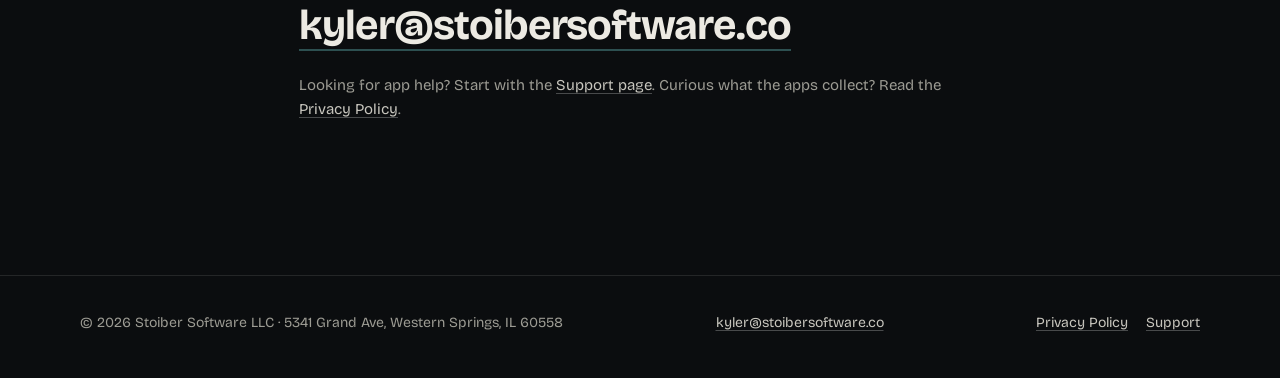
==== commit b7ea468c: "Flat teal hero band with dot grid; cycle phrases now 'mobile iOS apps.' / 'est. 2026' Co-Authored-By" ====
--- a/index.html
+++ b/index.html
@@ -58,7 +58,7 @@
     <section class="hero" id="top" aria-labelledby="hero-title">
       <div class="container hero__inner">
         <h1 class="hero-title" id="hero-title"><span class="hero-title__text">Stoiber Software</span><span class="caret" aria-hidden="true"></span></h1>
-        <p class="hero-cycle" aria-hidden="true"><span class="hero-cycle__text">builds iOS apps.</span><span class="caret"></span></p>
+        <p class="hero-cycle" aria-hidden="true"><span class="hero-cycle__text">mobile iOS apps.</span><span class="caret"></span></p>
         <p class="hero-tagline">Polished, practical iOS apps for everyday problems.</p>
         <div class="hero-actions">
           <a class="btn btn-primary" href="#products">See the apps</a>
--- a/styles.css
+++ b/styles.css
@@ -14,6 +14,7 @@
   --accent: #5FB3B4;
   --accent-bright: #7CC5C6;
   --accent-deep: #3E7B7C;
+  --hero-bg: #0F1F20;          /* flat dark teal band behind the hero */
   --line: rgba(255, 255, 255, 0.10);
   --line-strong: rgba(255, 255, 255, 0.16);
   --radius: 20px;
@@ -180,22 +181,18 @@
 /* ---------- Hero ---------- */
 .hero {
   position: relative; isolation: isolate; overflow: hidden;
+  background: var(--hero-bg);
+  border-bottom: 1px solid var(--line);
   display: grid; align-items: center;
   min-height: min(calc(100vh - var(--header-h)), 860px);
   min-height: min(calc(100svh - var(--header-h)), 860px);
   padding: clamp(64px, 11vh, 128px) 0 clamp(48px, 7vh, 80px);
 }
-.hero::before { /* soft teal glow */
-  content: ""; position: absolute; z-index: -1; pointer-events: none;
-  left: 50%; top: -12%; width: min(130vw, 1200px); height: 75%;
-  transform: translateX(-50%);
-  background: radial-gradient(ellipse at center, rgba(95, 179, 180, 0.20) 0%, rgba(95, 179, 180, 0.07) 38%, rgba(95, 179, 180, 0) 70%);
-}
-.hero::after { /* grain */
+.hero::after { /* flat teal dot grid, no fade */
   content: ""; position: absolute; z-index: -1; inset: 0; pointer-events: none;
-  background-image: url("data:image/svg+xml,%3Csvg xmlns='http://www.w3.org/2000/svg' width='220' height='220'%3E%3Cfilter id='g'%3E%3CfeTurbulence type='fractalNoise' baseFrequency='0.85' numOctaves='2' stitchTiles='stitch'/%3E%3CfeColorMatrix values='0 0 0 0 1 0 0 0 0 1 0 0 0 0 1 0 0 0 0.7 0'/%3E%3C/filter%3E%3Crect width='100%25' height='100%25' filter='url(%23g)'/%3E%3C/svg%3E");
-  background-size: 220px 220px;
-  opacity: 0.06;
+  background-image: radial-gradient(rgba(95, 179, 180, 0.30) 1px, transparent 1.6px);
+  background-size: 30px 30px;
+  background-position: 50% 50%;
 }
 
 .hero-title {
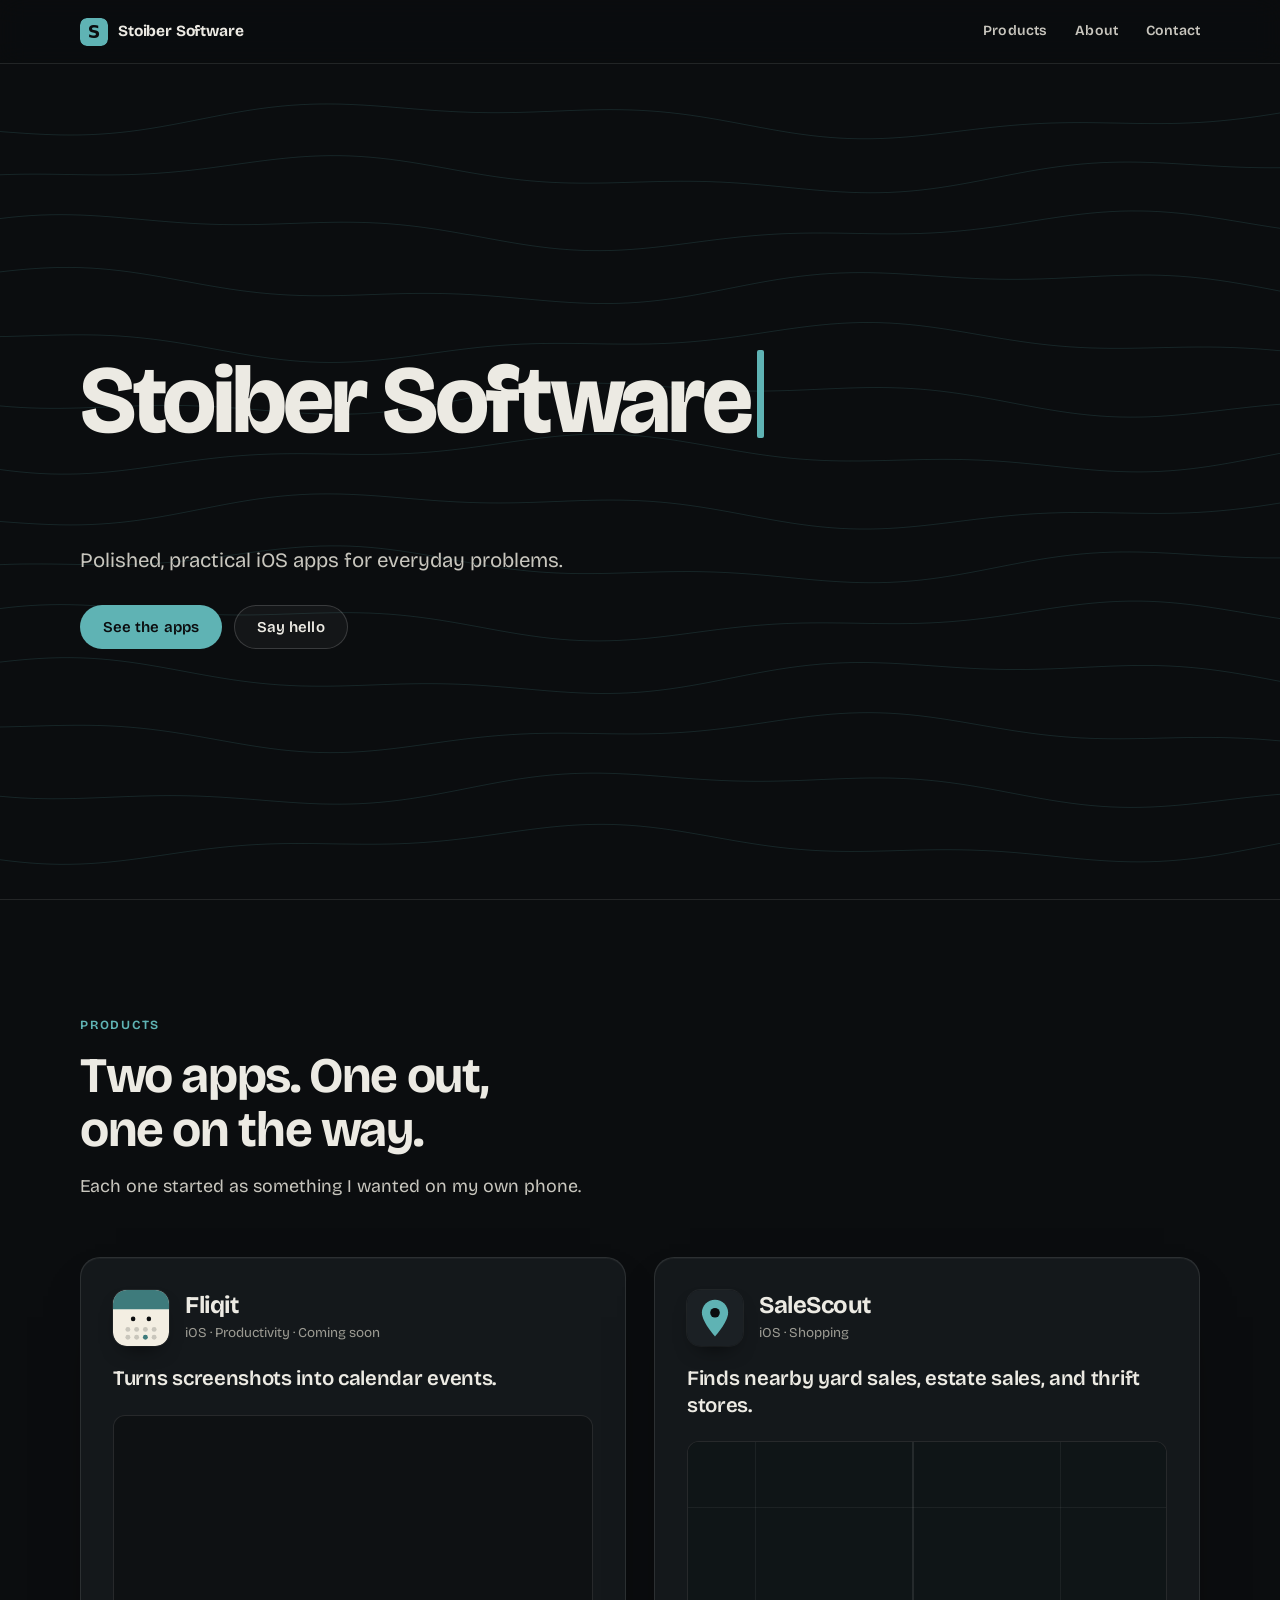
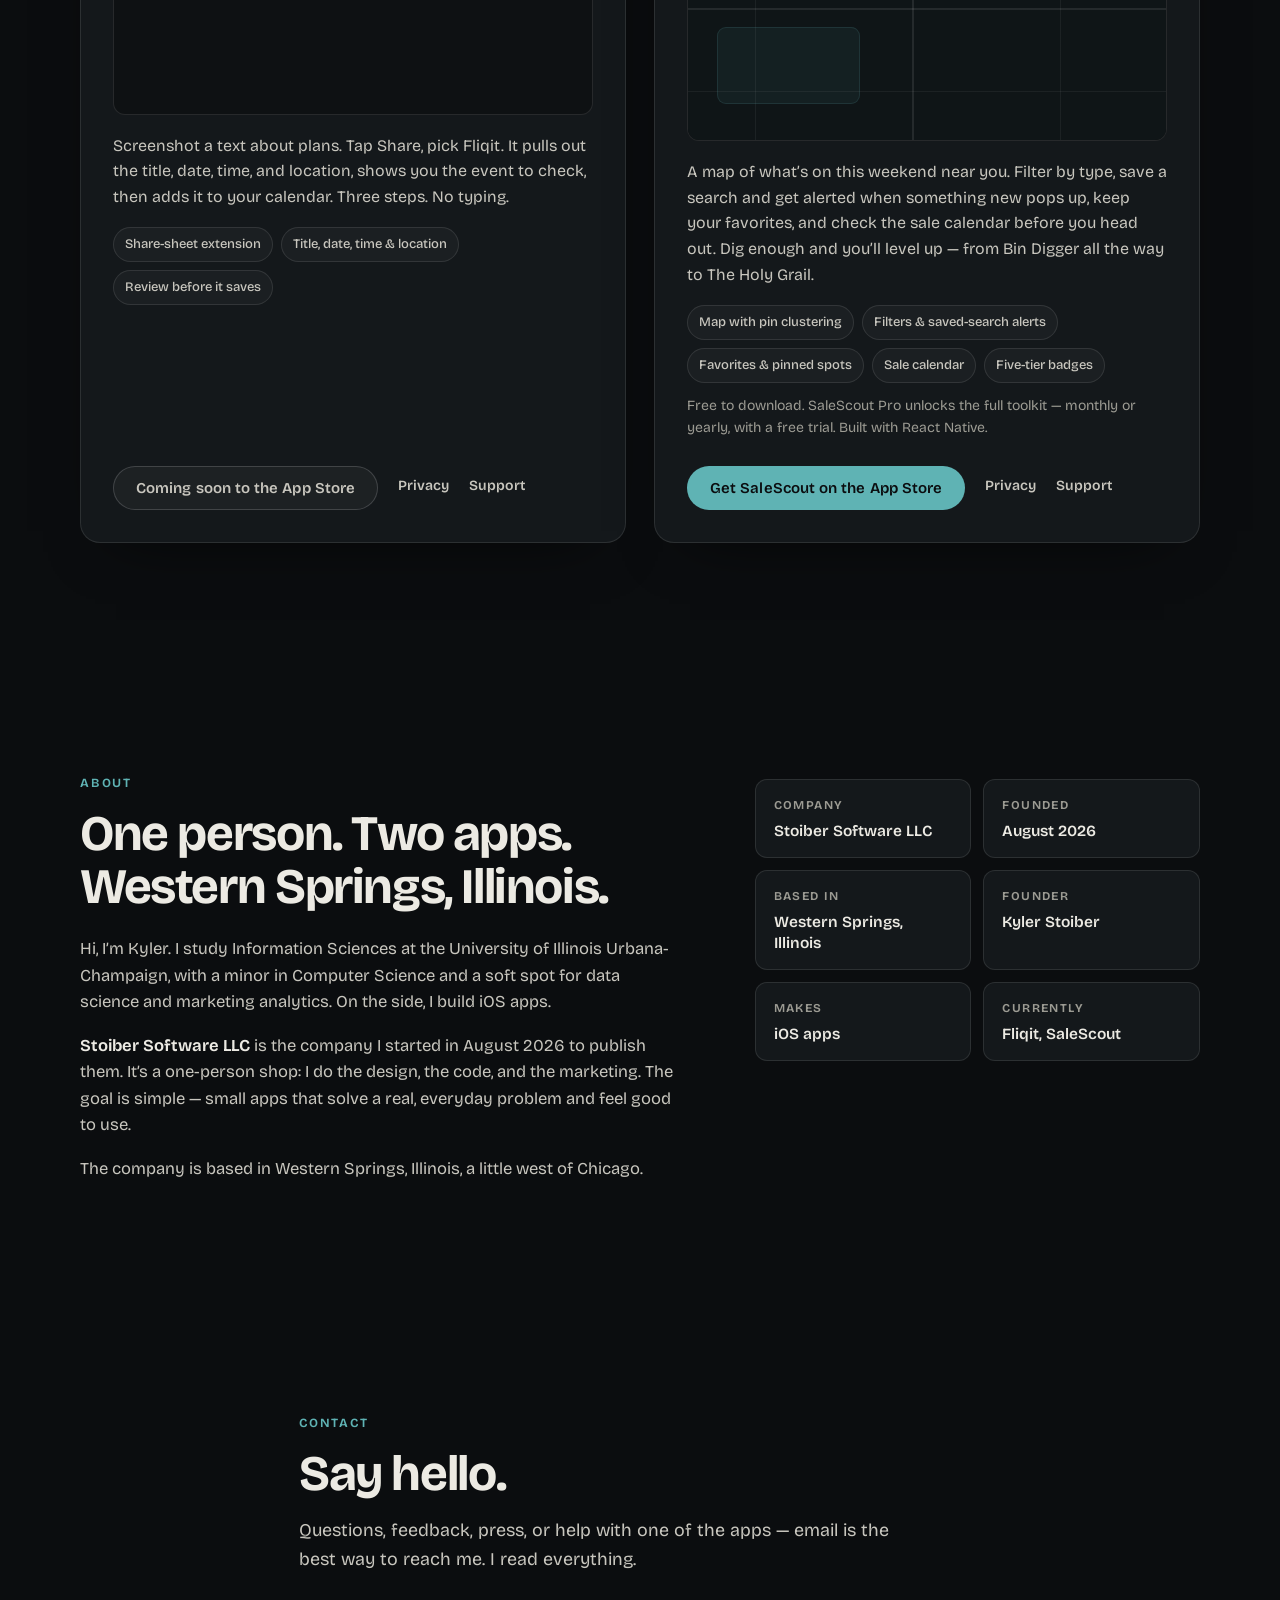
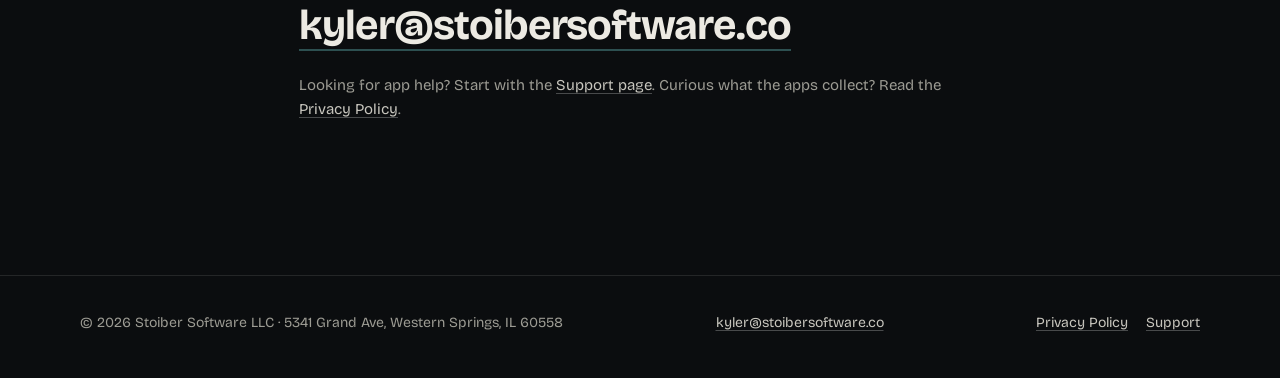
==== commit 79f1a035: "Hero: flowing teal contour lines that part around pointer/touch; remove facts row Co-Authored-By: Cl" ====
--- a/index.html
+++ b/index.html
@@ -64,11 +64,6 @@
           <a class="btn btn-primary" href="#products">See the apps</a>
           <a class="btn btn-ghost" href="#contact">Say hello</a>
         </div>
-        <ul class="hero-facts">
-          <li>Est. August 2026</li>
-          <li>Western Springs, Illinois</li>
-          <li>Two iOS apps</li>
-        </ul>
       </div>
     </section>
 
--- a/styles.css
+++ b/styles.css
@@ -14,7 +14,6 @@
   --accent: #5FB3B4;
   --accent-bright: #7CC5C6;
   --accent-deep: #3E7B7C;
-  --hero-bg: #0F1F20;          /* flat dark teal band behind the hero */
   --line: rgba(255, 255, 255, 0.10);
   --line-strong: rgba(255, 255, 255, 0.16);
   --radius: 20px;
@@ -181,19 +180,20 @@
 /* ---------- Hero ---------- */
 .hero {
   position: relative; isolation: isolate; overflow: hidden;
-  background: var(--hero-bg);
+  background: var(--bg);
   border-bottom: 1px solid var(--line);
   display: grid; align-items: center;
   min-height: min(calc(100vh - var(--header-h)), 860px);
   min-height: min(calc(100svh - var(--header-h)), 860px);
   padding: clamp(64px, 11vh, 128px) 0 clamp(48px, 7vh, 80px);
 }
-.hero::after { /* flat teal dot grid, no fade */
+.hero::after { /* static teal hairlines: shown without JS or with reduced motion */
   content: ""; position: absolute; z-index: -1; inset: 0; pointer-events: none;
-  background-image: radial-gradient(rgba(95, 179, 180, 0.30) 1px, transparent 1.6px);
-  background-size: 30px 30px;
-  background-position: 50% 50%;
-}
+  background-image: repeating-linear-gradient(rgba(95, 179, 180, 0.13) 0 1px, transparent 1px 54px);
+  background-position: 0 27px;
+}
+.hero.has-field::after { display: none; }
+.hero-field { position: absolute; z-index: -1; inset: 0; pointer-events: none; }
 
 .hero-title {
   font-size: clamp(2.2rem, 10.6vw, 6rem);
@@ -225,27 +225,18 @@
   font-size: clamp(1.1rem, 1.6vw, 1.3rem); line-height: 1.5; color: var(--text-soft);
 }
 .hero-actions { display: flex; flex-wrap: wrap; gap: 12px; margin-top: 28px; }
-.hero-facts {
-  display: flex; flex-wrap: wrap; gap: 10px 22px; margin-top: clamp(36px, 6vh, 56px);
-  font-size: 14px; font-weight: 500; color: var(--muted);
-}
-.hero-facts li { display: flex; align-items: center; gap: 9px; }
-.hero-facts li::before {
-  content: ""; flex: none; width: 5px; height: 5px; border-radius: 50%; background: var(--accent);
-}
 
 /* Hero: JS-gated entrance states (with a CSS fallback if script.js never runs) */
 .js .hero-title__text { opacity: 0; }
 .js .hero.is-typing .hero-title__text,
 .js .hero.is-typed .hero-title__text { opacity: 1; }
-.js .hero-cycle, .js .hero-tagline, .js .hero-actions, .js .hero-facts {
+.js .hero-cycle, .js .hero-tagline, .js .hero-actions {
   opacity: 0; transform: translateY(10px);
   transition: opacity 0.8s var(--ease-out), transform 0.8s var(--ease-out);
 }
 .js .hero.is-typed .hero-cycle, .js .hero.is-typed .hero-tagline,
-.js .hero.is-typed .hero-actions, .js .hero.is-typed .hero-facts { opacity: 1; transform: none; }
+.js .hero.is-typed .hero-actions { opacity: 1; transform: none; }
 .js .hero.is-typed .hero-actions { transition-delay: 0.12s; }
-.js .hero.is-typed .hero-facts { transition-delay: 0.24s; }
 
 /* ---------- Scroll reveals ---------- */
 .js .reveal {
@@ -255,11 +246,11 @@
 .js .reveal.is-in { opacity: 1; transform: none; }
 
 /* If the inline "js" class was added but script.js failed to load, show everything after 3.5s. */
-.js .reveal, .js .hero-title__text, .js .hero-cycle, .js .hero-tagline, .js .hero-actions, .js .hero-facts {
+.js .reveal, .js .hero-title__text, .js .hero-cycle, .js .hero-tagline, .js .hero-actions {
   animation: js-fallback 1ms linear 3.5s forwards;
 }
 .js-ready .reveal, .js-ready .hero-title__text, .js-ready .hero-cycle,
-.js-ready .hero-tagline, .js-ready .hero-actions, .js-ready .hero-facts { animation: none; }
+.js-ready .hero-tagline, .js-ready .hero-actions { animation: none; }
 @keyframes js-fallback { to { opacity: 1; transform: none; } }
 
 /* ---------- Sections ---------- */
@@ -627,7 +618,7 @@
   html { scroll-behavior: auto; }
   .caret { animation: none; }
   .brand__mark, .btn, .btn:hover, .btn:active, .btn-primary:hover, .btn-ghost:hover { transform: none; transition: background-color 0.2s, color 0.2s, border-color 0.2s; }
-  .js .reveal, .js .hero-cycle, .js .hero-tagline, .js .hero-actions, .js .hero-facts { opacity: 1; transform: none; transition: none; animation: none; }
+  .js .reveal, .js .hero-cycle, .js .hero-tagline, .js .hero-actions { opacity: 1; transform: none; transition: none; animation: none; }
   .js .hero-title__text { opacity: 1; animation: none; }
   .card { transform: none; transition: border-color 0.35s, box-shadow 0.35s; }
   .card:active { transform: none; }
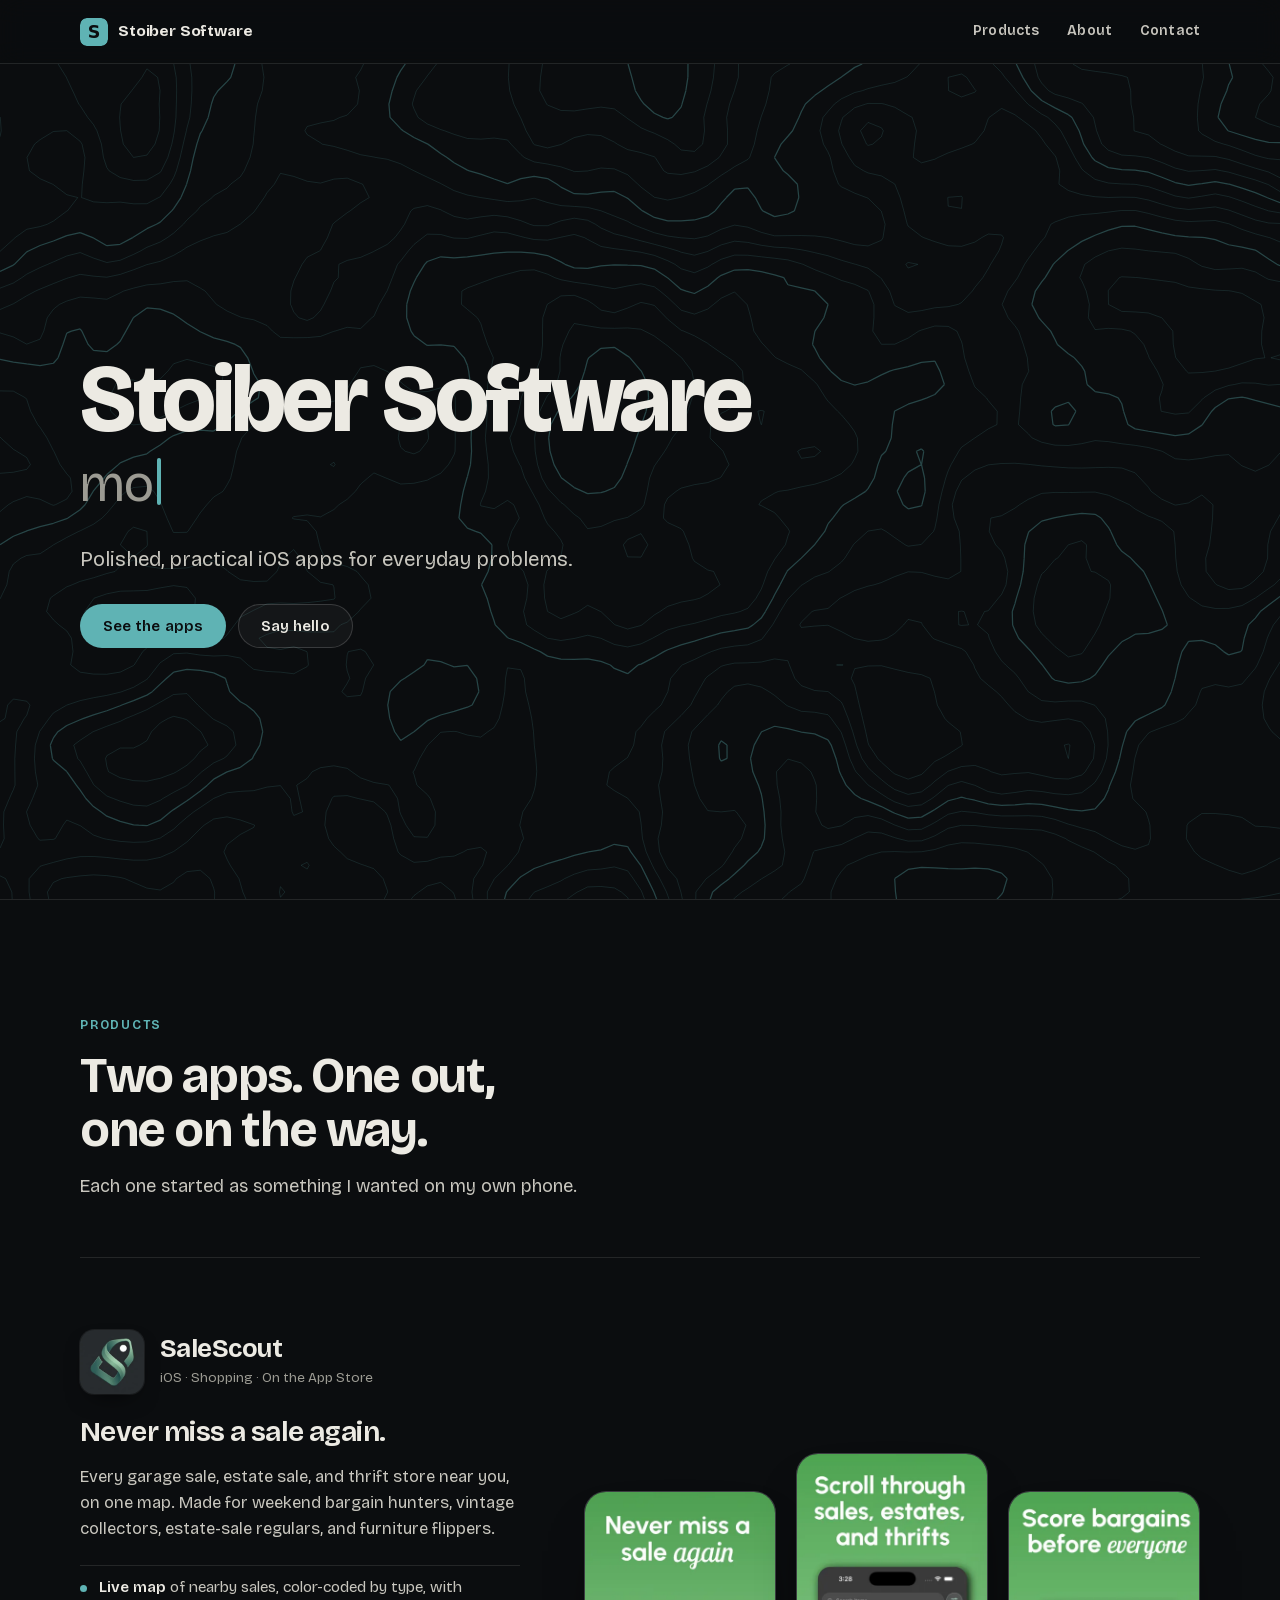
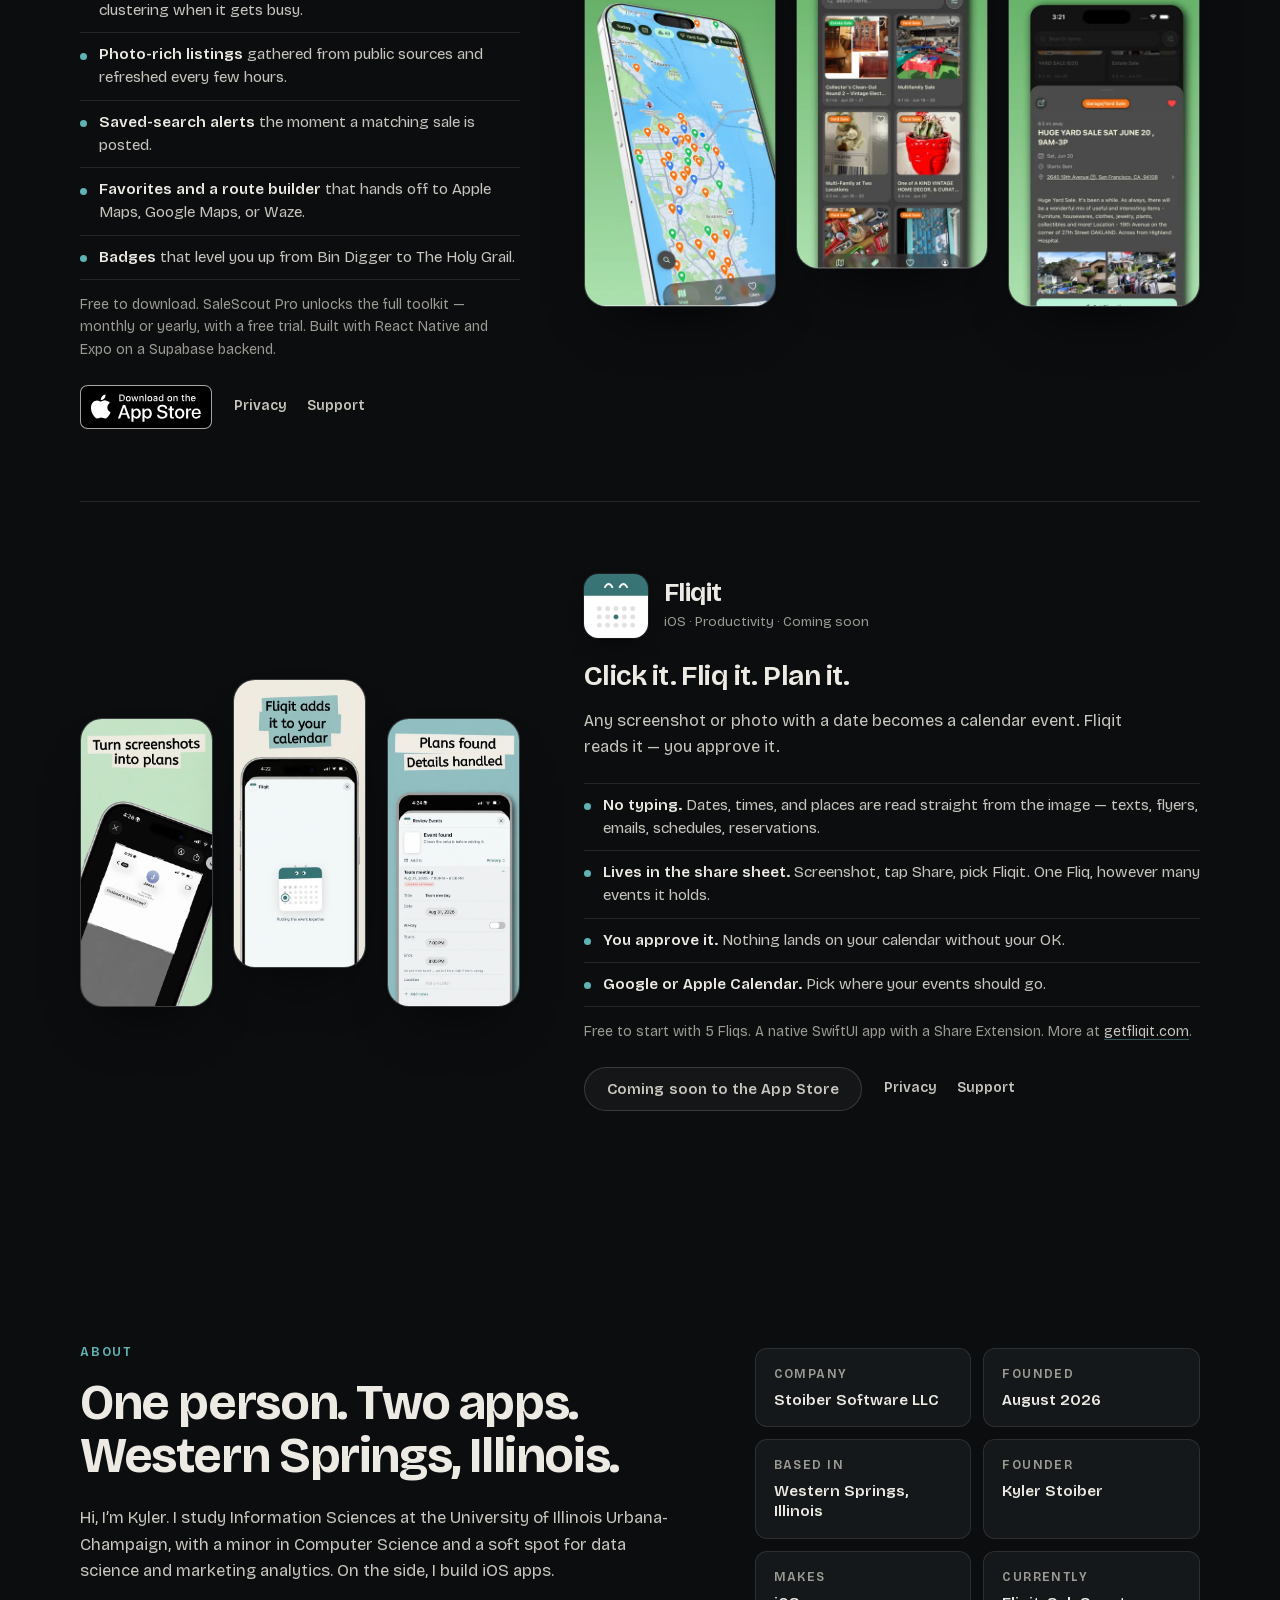
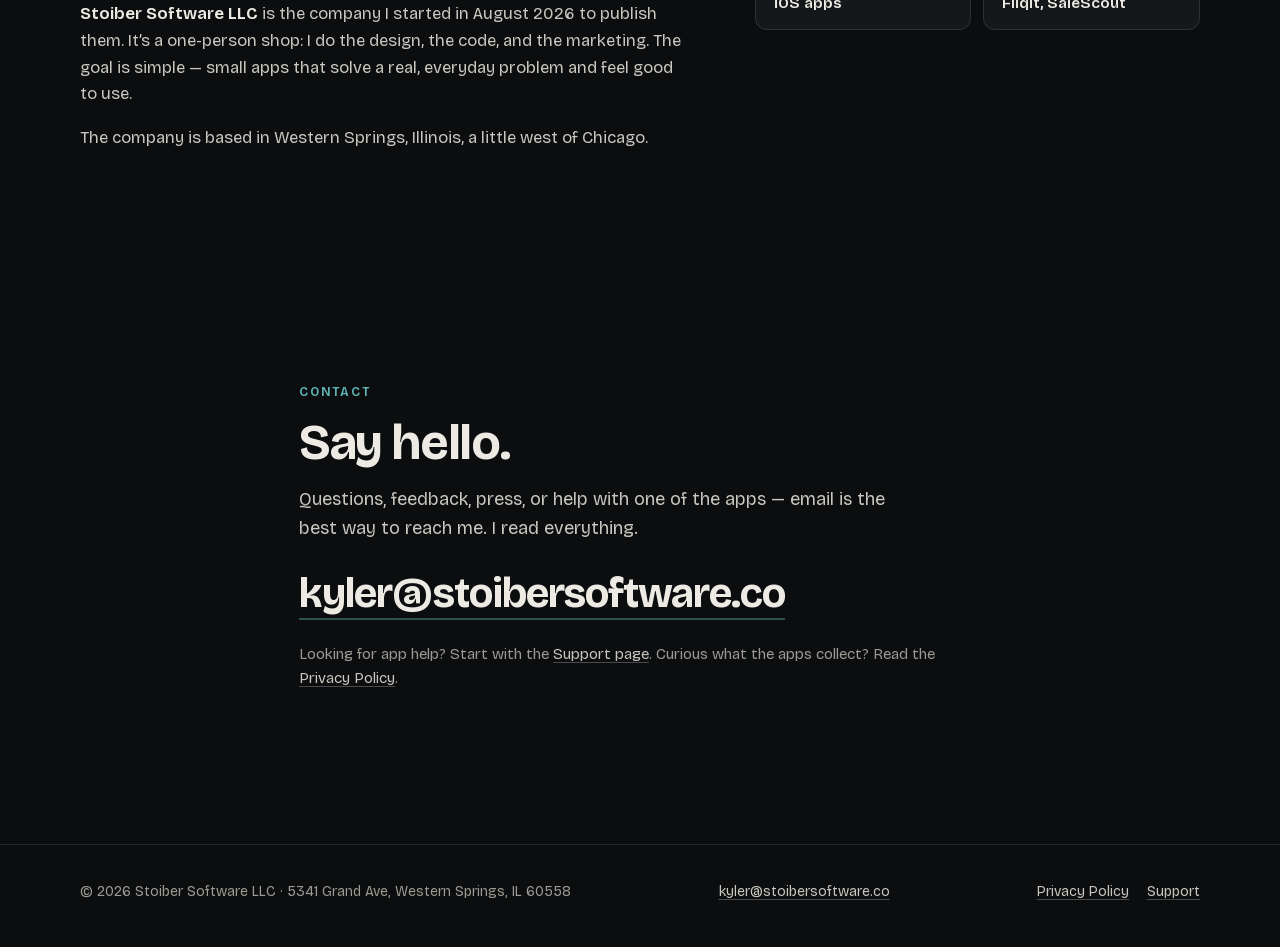
==== commit 6db75398: "Real product showcases, topographic hero, self-hosted font - Products: real app icons and App Store " ====
--- a/index.html
+++ b/index.html
@@ -15,9 +15,7 @@
   <meta property="og:url" content="https://stoibersoftware.co/">
   <meta name="twitter:card" content="summary">
   <link rel="icon" href="favicon.svg" type="image/svg+xml">
-  <link rel="preconnect" href="https://fonts.googleapis.com">
-  <link rel="preconnect" href="https://fonts.gstatic.com" crossorigin>
-  <link href="https://fonts.googleapis.com/css2?family=Bricolage+Grotesque:opsz,wght@12..96,300..800&display=swap" rel="stylesheet">
+  <link rel="preload" href="assets/bricolage-grotesque-latin.woff2" as="font" type="font/woff2" crossorigin>
   <link rel="stylesheet" href="styles.css">
   <script>document.documentElement.classList.add('js')</script>
   <script src="script.js" defer></script>
@@ -25,13 +23,6 @@
 <body>
   <a class="skip-link" href="#main">Skip to content</a>
   <div class="progress" aria-hidden="true"></div>
-
-  <svg class="svg-defs" width="0" height="0" aria-hidden="true" focusable="false">
-    <symbol id="pin" viewBox="0 0 24 30">
-      <path d="M12 0C5.4 0 0 5.3 0 11.9 0 20.8 12 30 12 30s12-9.2 12-18.1C24 5.3 18.6 0 12 0z" fill="#5FB3B4"/>
-      <circle cx="12" cy="12" r="4.4" fill="#0B0D0F"/>
-    </symbol>
-  </svg>
 
   <header class="site-header">
     <div class="container site-header__inner">
@@ -76,129 +67,74 @@
           <p class="lede">Each one started as something I wanted on my own phone.</p>
         </div>
 
-        <ul class="products-grid" data-stagger>
+        <!-- SaleScout -->
+        <article class="showcase reveal" id="salescout" aria-labelledby="salescout-title">
+          <div class="showcase__text">
+            <div class="showcase__head">
+              <div class="app-icon"><img src="assets/salescout-icon.webp" alt="" width="64" height="64"></div>
+              <div>
+                <h3 class="showcase__title" id="salescout-title">SaleScout</h3>
+                <p class="card-meta">iOS · Shopping · On the App&nbsp;Store</p>
+              </div>
+            </div>
+            <p class="showcase__tagline">Never miss a sale again.</p>
+            <p class="showcase__desc">Every garage sale, estate sale, and thrift store near you, on one map. Made for weekend bargain hunters, vintage collectors, estate-sale regulars, and furniture flippers.</p>
+            <ul class="feature-list">
+              <li><span><strong>Live map</strong> of nearby sales, color-coded by type, with clustering when it gets busy.</span></li>
+              <li><span><strong>Photo-rich listings</strong> gathered from public sources and refreshed every few hours.</span></li>
+              <li><span><strong>Saved-search alerts</strong> the moment a matching sale is posted.</span></li>
+              <li><span><strong>Favorites and a route builder</strong> that hands off to Apple Maps, Google Maps, or Waze.</span></li>
+              <li><span><strong>Badges</strong> that level you up from Bin Digger to The Holy Grail.</span></li>
+            </ul>
+            <p class="card-note">Free to download. SaleScout Pro unlocks the full toolkit — monthly or yearly, with a free trial. Built with React&nbsp;Native and Expo on a Supabase backend.</p>
+            <div class="showcase__actions">
+              <a class="store-badge" href="https://apps.apple.com/us/app/salescout-find-yard-sales/id6782672334"><img src="assets/app-store-badge.svg" alt="Download SaleScout on the App Store" width="120" height="40"></a>
+              <span class="card-links">
+                <a class="text-link" href="privacy.html#salescout">Privacy</a>
+                <a class="text-link" href="support.html#salescout">Support</a>
+              </span>
+            </div>
+          </div>
+          <div class="showcase__shots" data-stagger>
+            <div class="shot-wrap reveal"><figure class="shot" data-tilt><span class="card-glow" aria-hidden="true"></span><img src="assets/salescout-1.webp" srcset="assets/salescout-1-400.webp 400w, assets/salescout-1.webp 560w" sizes="(min-width: 900px) 200px, 62vw" width="560" height="1212" loading="lazy" decoding="async" alt="SaleScout map screen: dozens of color-coded sale pins across a city, under the headline “Never miss a sale again.”"></figure></div>
+            <div class="shot-wrap reveal"><figure class="shot" data-tilt><span class="card-glow" aria-hidden="true"></span><img src="assets/salescout-2.webp" srcset="assets/salescout-2-400.webp 400w, assets/salescout-2.webp 560w" sizes="(min-width: 900px) 200px, 62vw" width="560" height="1212" loading="lazy" decoding="async" alt="SaleScout sales list: a photo grid of estate sales and yard sales with distance and dates."></figure></div>
+            <div class="shot-wrap reveal"><figure class="shot" data-tilt><span class="card-glow" aria-hidden="true"></span><img src="assets/salescout-3.webp" srcset="assets/salescout-3-400.webp 400w, assets/salescout-3.webp 560w" sizes="(min-width: 900px) 200px, 62vw" width="560" height="1212" loading="lazy" decoding="async" alt="SaleScout sale detail: a huge yard sale listing with date, time, address, description, and photos."></figure></div>
+          </div>
+        </article>
 
-          <!-- Fliqit -->
-          <li class="reveal">
-            <article class="card" aria-labelledby="fliqit-title">
-              <span class="card-glow" aria-hidden="true"></span>
-              <header class="card-head">
-                <div class="app-icon" role="img" aria-label="Fliqit app icon (placeholder)">
-                  <svg viewBox="0 0 64 64" aria-hidden="true" focusable="false">
-                    <rect width="64" height="64" rx="15" fill="#F3EEE2"/>
-                    <path d="M0 15A15 15 0 0 1 15 0h34a15 15 0 0 1 15 15v7H0z" fill="#3E7B7C"/>
-                    <circle cx="23" cy="33" r="2.6" fill="#0B0D0F"/><circle cx="41" cy="33" r="2.6" fill="#0B0D0F"/>
-                    <g fill="#C9C6BC">
-                      <circle cx="17" cy="45" r="2.8"/><circle cx="27" cy="45" r="2.8"/><circle cx="37" cy="45" r="2.8"/><circle cx="47" cy="45" r="2.8"/>
-                      <circle cx="17" cy="54" r="2.8"/><circle cx="27" cy="54" r="2.8"/><circle cx="47" cy="54" r="2.8"/>
-                    </g>
-                    <circle cx="37" cy="54" r="2.8" fill="#3E7B7C"/>
-                  </svg>
-                </div>
-                <div class="card-head__text">
-                  <h3 class="card-title" id="fliqit-title">Fliqit</h3>
-                  <p class="card-meta">iOS · Productivity · Coming soon</p>
-                </div>
-              </header>
-
-              <p class="card-tagline">Turns screenshots into calendar events.</p>
-
-              <div class="demo demo--fliqit" role="img" aria-label="Animated illustration: a text message about plans is screenshotted and shared to Fliqit, which fills in a calendar event and adds it.">
-                <div class="demo-stage">
-                  <div class="fq-bubble">Pickleball at 3 tomorrow?</div>
-                  <div class="fq-flash"></div>
-                  <div class="fq-share">
-                    <svg viewBox="0 0 24 24" width="1em" height="1em" aria-hidden="true" focusable="false"><path d="M12 3v12M8 7l4-4 4 4M5 11v8a2 2 0 0 0 2 2h10a2 2 0 0 0 2-2v-8" fill="none" stroke="currentColor" stroke-width="1.9" stroke-linecap="round" stroke-linejoin="round"/></svg>
-                  </div>
-                  <div class="fq-event">
-                    <div class="fq-row fq-row--1"><span class="fq-label">Title</span><span class="fq-value"><span class="fq-skel"></span><span class="fq-text">Pickleball</span></span></div>
-                    <div class="fq-row fq-row--2"><span class="fq-label">Date</span><span class="fq-value"><span class="fq-skel"></span><span class="fq-text">Tomorrow</span></span></div>
-                    <div class="fq-row fq-row--3"><span class="fq-label">Time</span><span class="fq-value"><span class="fq-skel"></span><span class="fq-text">3:00&nbsp;PM</span></span></div>
-                    <div class="fq-done">
-                      <span class="fq-check"><svg viewBox="0 0 24 24" width="1em" height="1em" aria-hidden="true" focusable="false"><path d="M5 12.5l4.5 4.5L19 7.5" fill="none" stroke="currentColor" stroke-width="2.6" stroke-linecap="round" stroke-linejoin="round"/></svg></span>
-                      Added to Calendar
-                    </div>
-                  </div>
-                </div>
+        <!-- Fliqit -->
+        <article class="showcase showcase--reverse reveal" id="fliqit" aria-labelledby="fliqit-title">
+          <div class="showcase__text">
+            <div class="showcase__head">
+              <div class="app-icon"><img src="assets/fliqit-icon.webp" alt="" width="64" height="64"></div>
+              <div>
+                <h3 class="showcase__title" id="fliqit-title">Fliqit</h3>
+                <p class="card-meta">iOS · Productivity · Coming soon</p>
               </div>
-
-              <p class="card-desc">Screenshot a text about plans. Tap Share, pick Fliqit. It pulls out the title, date, time, and location, shows you the event to check, then adds it to your calendar. Three steps. No typing.</p>
-
-              <ul class="chips">
-                <li>Share-sheet extension</li>
-                <li>Title, date, time &amp; location</li>
-                <li>Review before it saves</li>
-              </ul>
-
-              <div class="card-actions">
-                <span class="btn btn-ghost btn--pending">Coming soon to the App&nbsp;Store</span>
-                <span class="card-links">
-                  <a class="text-link" href="privacy.html#fliqit">Privacy</a>
-                  <a class="text-link" href="support.html#fliqit">Support</a>
-                </span>
-              </div>
-            </article>
-          </li>
-
-          <!-- SaleScout -->
-          <li class="reveal">
-            <article class="card" aria-labelledby="salescout-title">
-              <span class="card-glow" aria-hidden="true"></span>
-              <header class="card-head">
-                <div class="app-icon" role="img" aria-label="SaleScout app icon (placeholder)">
-                  <svg viewBox="0 0 64 64" aria-hidden="true" focusable="false">
-                    <rect width="64" height="64" rx="15" fill="#1B2024"/>
-                    <path d="M32 11c-8.3 0-15 6.6-15 14.8C17 37 32 53 32 53s15-16 15-27.2C47 17.6 40.3 11 32 11z" fill="#5FB3B4"/>
-                    <circle cx="32" cy="26" r="5.5" fill="#0B0D0F"/>
-                  </svg>
-                </div>
-                <div class="card-head__text">
-                  <h3 class="card-title" id="salescout-title">SaleScout</h3>
-                  <p class="card-meta">iOS · Shopping</p>
-                </div>
-              </header>
-
-              <p class="card-tagline">Finds nearby yard sales, estate sales, and thrift stores.</p>
-
-              <div class="demo demo--salescout" role="img" aria-label="Animated illustration: pins drop onto a map, nearby ones merge into a numbered cluster, and one pin opens a small sale card.">
-                <div class="demo-stage ss-map">
-                  <div class="ss-park"></div>
-                  <div class="ss-anchor ss-anchor--1"><div class="ss-pin ss-pin--1"><svg aria-hidden="true" focusable="false"><use href="#pin"/></svg></div></div>
-                  <div class="ss-anchor ss-anchor--2"><div class="ss-pin ss-pin--2"><svg aria-hidden="true" focusable="false"><use href="#pin"/></svg></div></div>
-                  <div class="ss-anchor ss-anchor--3"><div class="ss-pin ss-pin--3"><svg aria-hidden="true" focusable="false"><use href="#pin"/></svg></div></div>
-                  <div class="ss-anchor ss-anchor--4"><div class="ss-pin ss-pin--4"><svg aria-hidden="true" focusable="false"><use href="#pin"/></svg></div></div>
-                  <div class="ss-anchor ss-anchor--5"><div class="ss-pin ss-pin--5"><svg aria-hidden="true" focusable="false"><use href="#pin"/></svg></div></div>
-                  <div class="ss-cluster">3</div>
-                  <div class="ss-card">
-                    <strong>Estate Sale</strong>
-                    <span>Sat · 8:00&nbsp;AM · 0.4&nbsp;mi</span>
-                    <em>Furniture, tools, records</em>
-                  </div>
-                </div>
-              </div>
-
-              <p class="card-desc">A map of what’s on this weekend near you. Filter by type, save a search and get alerted when something new pops up, keep your favorites, and check the sale calendar before you head out. Dig enough and you’ll level up — from Bin Digger all the way to The Holy Grail.</p>
-
-              <ul class="chips">
-                <li>Map with pin clustering</li>
-                <li>Filters &amp; saved-search alerts</li>
-                <li>Favorites &amp; pinned spots</li>
-                <li>Sale calendar</li>
-                <li>Five-tier badges</li>
-              </ul>
-              <p class="card-note">Free to download. SaleScout Pro unlocks the full toolkit — monthly or yearly, with a free trial. Built with React&nbsp;Native.</p>
-
-              <div class="card-actions">
-                <a class="btn btn-primary" href="https://apps.apple.com/us/app/salescout-find-yard-sales/id6782672334">Get SaleScout on the App&nbsp;Store</a>
-                <span class="card-links">
-                  <a class="text-link" href="privacy.html#salescout">Privacy</a>
-                  <a class="text-link" href="support.html#salescout">Support</a>
-                </span>
-              </div>
-            </article>
-          </li>
-
-        </ul>
+            </div>
+            <p class="showcase__tagline">Click it. Fliq it. Plan it.</p>
+            <p class="showcase__desc">Any screenshot or photo with a date becomes a calendar event. Fliqit reads it — you approve it.</p>
+            <ul class="feature-list">
+              <li><span><strong>No typing.</strong> Dates, times, and places are read straight from the image — texts, flyers, emails, schedules, reservations.</span></li>
+              <li><span><strong>Lives in the share sheet.</strong> Screenshot, tap Share, pick Fliqit. One Fliq, however many events it holds.</span></li>
+              <li><span><strong>You approve it.</strong> Nothing lands on your calendar without your OK.</span></li>
+              <li><span><strong>Google or Apple Calendar.</strong> Pick where your events should go.</span></li>
+            </ul>
+            <p class="card-note">Free to start with 5 Fliqs. A native SwiftUI app with a Share Extension. More at <a href="https://getfliqit.com">getfliqit.com</a>.</p>
+            <div class="showcase__actions">
+              <span class="btn btn-ghost btn--pending">Coming soon to the App&nbsp;Store</span>
+              <span class="card-links">
+                <a class="text-link" href="https://getfliqit.com/privacy.html">Privacy</a>
+                <a class="text-link" href="https://getfliqit.com/support.html">Support</a>
+              </span>
+            </div>
+          </div>
+          <div class="showcase__shots" data-stagger>
+            <div class="shot-wrap reveal"><figure class="shot" data-tilt><span class="card-glow" aria-hidden="true"></span><img src="assets/fliqit-1.webp" srcset="assets/fliqit-1-400.webp 400w, assets/fliqit-1.webp 560w" sizes="(min-width: 900px) 200px, 62vw" width="560" height="1212" loading="lazy" decoding="async" alt="Fliqit App Store screenshot: an iPhone showing a text that says “Pickleball at 3 tomorrow?” under the headline “Turn screenshots into plans.”"></figure></div>
+            <div class="shot-wrap reveal"><figure class="shot" data-tilt><span class="card-glow" aria-hidden="true"></span><img src="assets/fliqit-2.webp" srcset="assets/fliqit-2-400.webp 400w, assets/fliqit-2.webp 560w" sizes="(min-width: 900px) 200px, 62vw" width="560" height="1212" loading="lazy" decoding="async" alt="Fliqit App Store screenshot: the app assembling an event, under the headline “Fliqit adds it to your calendar.”"></figure></div>
+            <div class="shot-wrap reveal"><figure class="shot" data-tilt><span class="card-glow" aria-hidden="true"></span><img src="assets/fliqit-3.webp" srcset="assets/fliqit-3-400.webp 400w, assets/fliqit-3.webp 560w" sizes="(min-width: 900px) 200px, 62vw" width="560" height="1212" loading="lazy" decoding="async" alt="Fliqit App Store screenshot: the Review Events sheet with title, date, start and end time filled in, under the headline “Plans found. Details handled.”"></figure></div>
+          </div>
+        </article>
       </div>
     </section>
 
--- a/styles.css
+++ b/styles.css
@@ -2,6 +2,16 @@
    Stoiber Software LLC — styles.css
    Dark only. Motion uses transforms + opacity. Reduced motion honoured.
    ========================================================================== */
+
+/* ---------- Font (self-hosted; Bricolage Grotesque, SIL Open Font License) ---------- */
+@font-face {
+  font-family: "Bricolage Grotesque";
+  font-style: normal;
+  font-weight: 300 800;
+  font-display: swap;
+  src: url("assets/bricolage-grotesque-latin.woff2") format("woff2");
+  unicode-range: U+0000-00FF, U+0131, U+0152-0153, U+02BB-02BC, U+02C6, U+02DA, U+02DC, U+0304, U+0308, U+0329, U+2000-206F, U+20AC, U+2122, U+2191, U+2193, U+2212, U+2215, U+FEFF, U+FFFD;
+}
 
 /* ---------- Tokens ---------- */
 :root {
@@ -271,268 +281,85 @@
   font-size: clamp(1.05rem, 1.4vw, 1.2rem); color: var(--text-soft);
 }
 
-/* ---------- Product cards ---------- */
-.products-grid { display: grid; grid-template-columns: 1fr; gap: 22px; }
-@media (min-width: 900px) { .products-grid { grid-template-columns: 1fr 1fr; gap: 28px; } }
-
-.card {
-  position: relative; height: 100%;
-  display: flex; flex-direction: column;
-  padding: clamp(22px, 3vw, 32px);
-  background: var(--surface); border: 1px solid var(--line); border-radius: var(--radius);
-  overflow: hidden;
-  box-shadow: inset 0 1px 0 rgba(255, 255, 255, 0.04), 0 24px 60px -36px rgba(0, 0, 0, 0.8);
-  transform: perspective(1100px) rotateX(var(--rx, 0deg)) rotateY(var(--ry, 0deg));
+/* ---------- Product showcases ---------- */
+.showcase {
+  display: grid; gap: 36px; align-items: center;
+  padding: clamp(40px, 6vw, 72px) 0;
+  border-top: 1px solid var(--line);
+}
+.showcase:last-child { padding-bottom: 0; }
+@media (min-width: 900px) {
+  .showcase { grid-template-columns: minmax(0, 5fr) minmax(0, 7fr); gap: clamp(40px, 5vw, 72px); }
+  .showcase--reverse .showcase__text { order: 2; }
+}
+.showcase__head { display: flex; align-items: center; gap: 16px; }
+.app-icon {
+  flex: none; width: 64px; height: 64px; border-radius: 22.5%; overflow: hidden; background: var(--surface);
+  box-shadow: 0 10px 24px -12px rgba(0, 0, 0, 0.9), 0 0 0 1px rgba(255, 255, 255, 0.08);
+}
+.app-icon img { display: block; width: 100%; height: 100%; }
+.showcase__title { font-size: 1.6rem; font-weight: 700; letter-spacing: -0.02em; line-height: 1.1; }
+.card-meta { margin-top: 4px; font-size: 13.5px; color: var(--muted); }
+.showcase__tagline {
+  margin-top: 22px;
+  font-size: clamp(1.35rem, 2.2vw, 1.75rem); font-weight: 650; letter-spacing: -0.02em; line-height: 1.2;
+}
+.showcase__desc { margin-top: 14px; max-width: 52ch; font-size: 16.5px; color: var(--text-soft); }
+.feature-list { margin-top: 22px; border-top: 1px solid var(--line); }
+.feature-list li {
+  display: flex; gap: 12px; padding: 10px 0; border-bottom: 1px solid var(--line);
+  font-size: 15.5px; line-height: 1.5; color: var(--text-soft);
+}
+.feature-list li::before { content: ""; flex: none; width: 7px; height: 7px; margin-top: 0.6em; border-radius: 50%; background: var(--accent); }
+.feature-list strong { color: var(--text); font-weight: 600; }
+.card-note { margin-top: 14px; font-size: 14px; color: var(--muted); }
+.card-note a { color: var(--text-soft); text-decoration: underline; text-underline-offset: 3px; text-decoration-color: rgba(95, 179, 180, 0.45); }
+.card-note a:hover { color: var(--text); text-decoration-color: var(--accent); }
+.showcase__actions { display: flex; flex-wrap: wrap; align-items: center; gap: 14px 22px; margin-top: 24px; }
+.store-badge { display: inline-block; border-radius: 8px; transition: transform 0.22s var(--ease-out); }
+.store-badge img { display: block; height: 44px; width: auto; }
+.store-badge:hover { transform: translateY(-1px); }
+.store-badge:active { transform: scale(0.97); }
+.card-links { display: inline-flex; gap: 20px; }
+
+/* Screenshots: a three-up fan on desktop, a swipeable strip on phones */
+.showcase__shots { display: grid; grid-template-columns: repeat(3, minmax(0, 1fr)); gap: clamp(12px, 1.6vw, 20px); align-items: end; }
+.shot-wrap:nth-child(2) { margin-bottom: clamp(20px, 3vw, 40px); }
+.shot {
+  position: relative; margin: 0; aspect-ratio: 560 / 1212;
+  border-radius: clamp(14px, 2vw, 22px); overflow: hidden;
+  background: var(--surface); border: 1px solid var(--line-strong);
+  box-shadow: 0 30px 60px -30px rgba(0, 0, 0, 0.85);
+  transform: perspective(900px) rotateX(var(--rx, 0deg)) rotateY(var(--ry, 0deg));
   transition: transform 0.55s var(--ease-out), border-color 0.35s, box-shadow 0.35s;
 }
-.card.is-hover {
+.shot.is-hover {
   transition-duration: 0.14s, 0.35s, 0.35s;
-  border-color: rgba(95, 179, 180, 0.32);
-  box-shadow: inset 0 1px 0 rgba(255, 255, 255, 0.05), 0 34px 70px -34px rgba(0, 0, 0, 0.85), 0 0 0 1px rgba(95, 179, 180, 0.08);
-}
-.card > * { position: relative; z-index: 1; }
-.card > .card-glow {
-  position: absolute; z-index: 0; left: 0; top: 0;
-  width: 28rem; height: 28rem; margin: -14rem 0 0 -14rem; border-radius: 50%;
-  background: radial-gradient(circle, rgba(95, 179, 180, 0.20) 0%, rgba(95, 179, 180, 0.06) 40%, rgba(95, 179, 180, 0) 65%);
+  border-color: rgba(95, 179, 180, 0.45);
+  box-shadow: 0 40px 70px -30px rgba(0, 0, 0, 0.9), 0 0 0 1px rgba(95, 179, 180, 0.15);
+}
+.shot img { position: relative; z-index: 1; display: block; width: 100%; height: 100%; object-fit: cover; }
+.shot > .card-glow {
+  position: absolute; z-index: 2; left: 0; top: 0;
+  width: 22rem; height: 22rem; margin: -11rem 0 0 -11rem; border-radius: 50%;
+  background: radial-gradient(circle, rgba(95, 179, 180, 0.22) 0%, rgba(95, 179, 180, 0.06) 40%, rgba(95, 179, 180, 0) 65%);
   opacity: 0; transform: translate(var(--gx, 50%), var(--gy, 50%));
-  transition: opacity 0.4s; pointer-events: none;
-}
-.card.is-hover .card-glow { opacity: 1; }
+  transition: opacity 0.4s; pointer-events: none; mix-blend-mode: screen;
+}
+.shot.is-hover .card-glow { opacity: 1; }
 @media (hover: none) {
-  .card:active { transform: scale(0.985); transition-duration: 0.1s; }
-}
-
-.card-head { display: flex; align-items: center; gap: 16px; }
-.app-icon {
-  flex: none; width: 56px; height: 56px; border-radius: 14px; overflow: hidden;
-  box-shadow: 0 10px 22px -12px rgba(0, 0, 0, 0.9), 0 0 0 1px rgba(255, 255, 255, 0.06);
-}
-.app-icon svg, .app-icon img { width: 100%; height: 100%; }
-.card-title { font-size: 1.5rem; font-weight: 700; letter-spacing: -0.02em; line-height: 1.1; }
-.card-meta { margin-top: 4px; font-size: 13.5px; color: var(--muted); }
-.card-tagline {
-  margin-top: 20px;
-  font-size: clamp(1.15rem, 1.6vw, 1.3rem); font-weight: 600; letter-spacing: -0.015em; line-height: 1.3;
-}
-.card-desc { margin-top: 18px; font-size: 16px; color: var(--text-soft); }
-.card-note { margin-top: 12px; font-size: 14px; color: var(--muted); }
-
-.chips { display: flex; flex-wrap: wrap; gap: 8px; margin-top: 18px; }
-.chips li {
-  padding: 6px 11px; border-radius: 999px;
-  border: 1px solid var(--line); background: rgba(255, 255, 255, 0.03);
-  font-size: 13px; font-weight: 500; color: var(--text-soft);
-}
-
-.card-actions {
-  display: flex; flex-wrap: wrap; align-items: center; gap: 12px 20px;
-  margin-top: auto; padding-top: 26px;
-}
-.card-links { display: inline-flex; gap: 20px; }
-.svg-defs { position: absolute; width: 0; height: 0; overflow: hidden; }
-
-/* ---------- Demos (shared) ---------- */
-.demo {
-  position: relative; margin-top: 22px;
-  aspect-ratio: 16 / 10; border-radius: var(--radius-sm);
-  border: 1px solid var(--line); background: #0E1113; overflow: hidden;
-  container-type: inline-size;
-}
-.demo-stage {
-  position: absolute; inset: 0; line-height: 1.25;
-  font-size: 11px;
-  font-size: clamp(9.5px, 3.6cqw, 15px);
-}
-.demo.is-paused * { animation-play-state: paused !important; }
-
-/* ---------- Fliqit demo (9s loop) ---------- */
-.fq-bubble {
-  position: absolute; left: 6%; top: 10%; max-width: 58%;
-  padding: 0.55em 0.85em; border-radius: 1.1em; border-bottom-left-radius: 0.3em;
-  background: #2A3136; color: var(--text); font-weight: 500;
-  opacity: 0; animation: fq-bubble 9s var(--ease-out) infinite;
-}
-.fq-flash {
-  position: absolute; inset: 0; background: #fff; opacity: 0; pointer-events: none;
-  animation: fq-flash 9s linear infinite;
-}
-.fq-share {
-  position: absolute; left: 9%; top: 48%;
-  display: grid; place-items: center; width: 2.5em; height: 2.5em; border-radius: 50%;
-  background: rgba(95, 179, 180, 0.14); color: var(--accent); font-size: 1.05em;
-  opacity: 0; animation: fq-share 9s var(--ease-out) infinite;
-}
-.fq-share svg { width: 1.2em; height: 1.2em; }
-.fq-event {
-  position: absolute; right: 6%; bottom: 9%; width: 50%;
-  padding: 0.75em 0.9em 0.7em; border-radius: 0.8em;
-  background: var(--surface-2); border: 1px solid var(--line-strong);
-  box-shadow: 0 1em 2em -1em rgba(0, 0, 0, 0.8);
-  opacity: 0; animation: fq-event 9s var(--ease-out) infinite;
-}
-.fq-row { display: block; }
-.fq-row + .fq-row { margin-top: 0.4em; }
-.fq-label {
-  display: block; font-size: 0.62em; font-weight: 650; letter-spacing: 0.12em; text-transform: uppercase; color: var(--muted);
-}
-.fq-value { position: relative; display: block; height: 1.3em; font-size: 0.95em; font-weight: 600; color: var(--text); }
-.fq-skel {
-  position: absolute; left: 0; top: 0.3em; height: 0.7em; width: 62%; border-radius: 0.35em;
-  background: rgba(255, 255, 255, 0.10);
-}
-.fq-row--2 .fq-skel { width: 50%; }
-.fq-row--3 .fq-skel { width: 40%; }
-.fq-text { position: absolute; left: 0; top: 0; white-space: nowrap; opacity: 0; }
-.fq-row--1 .fq-skel { animation: fq-skel-1 9s linear infinite; }
-.fq-row--1 .fq-text { animation: fq-text-1 9s var(--ease-out) infinite; }
-.fq-row--2 .fq-skel { animation: fq-skel-2 9s linear infinite; }
-.fq-row--2 .fq-text { animation: fq-text-2 9s var(--ease-out) infinite; }
-.fq-row--3 .fq-skel { animation: fq-skel-3 9s linear infinite; }
-.fq-row--3 .fq-text { animation: fq-text-3 9s var(--ease-out) infinite; }
-.fq-done {
-  display: flex; align-items: center; gap: 0.5em;
-  margin-top: 0.6em; padding-top: 0.5em; border-top: 1px solid var(--line);
-  font-size: 0.78em; font-weight: 600; color: var(--accent);
-  opacity: 0; transform-origin: left center;
-  animation: fq-done 9s var(--ease-spring) infinite;
-}
-.fq-check {
-  flex: none; display: grid; place-items: center; width: 1.5em; height: 1.5em; border-radius: 50%;
-  background: var(--accent); color: var(--bg);
-}
-.fq-check svg { width: 0.9em; height: 0.9em; }
-
-@keyframes fq-bubble {
-  0%        { opacity: 0; transform: translateY(0.6em); }
-  6%, 42%   { opacity: 1; transform: none; }
-  48%, 88%  { opacity: 0.4; transform: none; }
-  93%, 100% { opacity: 0; transform: none; }
-}
-@keyframes fq-flash {
-  0%, 13% { opacity: 0; }
-  14.5%   { opacity: 0.55; }
-  18%, 100% { opacity: 0; }
-}
-@keyframes fq-share {
-  0%, 19%   { opacity: 0; transform: scale(0.7); }
-  23%       { opacity: 1; transform: scale(1); }
-  27%       { opacity: 1; transform: scale(1.18); }
-  31%       { opacity: 1; transform: scale(1); }
-  35%       { opacity: 1; transform: scale(1.18); }
-  39%, 42%  { opacity: 1; transform: scale(1); }
-  48%, 88%  { opacity: 0.4; transform: scale(1); }
-  93%, 100% { opacity: 0; transform: scale(1); }
-}
-@keyframes fq-event {
-  0%, 42%   { opacity: 0; transform: translateY(0.8em) scale(0.96); }
-  48%, 88%  { opacity: 1; transform: none; }
-  93%, 100% { opacity: 0; transform: none; }
-}
-@keyframes fq-skel-1 { 0%, 50% { opacity: 1; } 54%, 100% { opacity: 0; } }
-@keyframes fq-text-1 { 0%, 50% { opacity: 0; transform: translateY(0.25em); } 55%, 100% { opacity: 1; transform: none; } }
-@keyframes fq-skel-2 { 0%, 57% { opacity: 1; } 61%, 100% { opacity: 0; } }
-@keyframes fq-text-2 { 0%, 57% { opacity: 0; transform: translateY(0.25em); } 62%, 100% { opacity: 1; transform: none; } }
-@keyframes fq-skel-3 { 0%, 64% { opacity: 1; } 68%, 100% { opacity: 0; } }
-@keyframes fq-text-3 { 0%, 64% { opacity: 0; transform: translateY(0.25em); } 69%, 100% { opacity: 1; transform: none; } }
-@keyframes fq-done {
-  0%, 72%   { opacity: 0; transform: scale(0.6); }
-  76%       { opacity: 1; transform: scale(1.08); }
-  79%, 88%  { opacity: 1; transform: scale(1); }
-  93%, 100% { opacity: 0; transform: scale(1); }
-}
-
-/* ---------- SaleScout demo (10s loop) ---------- */
-.ss-map {
-  background-color: #0F1517;
-  background-image:
-    linear-gradient(rgba(255, 255, 255, 0.055), rgba(255, 255, 255, 0.055)),
-    linear-gradient(rgba(255, 255, 255, 0.09), rgba(255, 255, 255, 0.09)),
-    linear-gradient(rgba(255, 255, 255, 0.055), rgba(255, 255, 255, 0.055)),
-    linear-gradient(90deg, rgba(255, 255, 255, 0.055), rgba(255, 255, 255, 0.055)),
-    linear-gradient(90deg, rgba(255, 255, 255, 0.09), rgba(255, 255, 255, 0.09)),
-    linear-gradient(90deg, rgba(255, 255, 255, 0.055), rgba(255, 255, 255, 0.055));
-  background-repeat: no-repeat;
-  background-size: 100% 1px, 100% 2px, 100% 1px, 1px 100%, 2px 100%, 1px 100%;
-  background-position: 0 22%, 0 56%, 0 84%, 14% 0, 47% 0, 78% 0;
-}
-.ss-park {
-  position: absolute; left: 6%; top: 62%; width: 30%; height: 26%; border-radius: 0.6em;
-  background: rgba(95, 179, 180, 0.07); border: 1px solid rgba(95, 179, 180, 0.14);
-}
-.ss-anchor { position: absolute; width: 0; height: 0; }
-.ss-anchor--1 { left: 26%; top: 28%; }
-.ss-anchor--2 { left: 36%; top: 44%; }
-.ss-anchor--3 { left: 20%; top: 46%; }
-.ss-anchor--4 { left: 68%; top: 30%; }
-.ss-anchor--5 { left: 84%; top: 82%; }
-.ss-pin {
-  position: absolute; left: -0.8em; bottom: 0; width: 1.6em; height: 2em;
-  transform-origin: 50% 100%; opacity: 0;
-}
-.ss-pin svg { width: 100%; height: 100%; }
-.ss-pin--1 { animation: ss-p1 10s var(--ease-out) infinite; }
-.ss-pin--2 { animation: ss-p2 10s var(--ease-out) infinite; }
-.ss-pin--3 { animation: ss-p3 10s var(--ease-out) infinite; }
-.ss-pin--4 { animation: ss-p4 10s var(--ease-out) infinite; }
-.ss-pin--5 { animation: ss-p5 10s var(--ease-out) infinite; }
-.ss-cluster {
-  position: absolute; left: 28%; top: 40%;
-  width: 2.2em; height: 2.2em; margin: -1.1em 0 0 -1.1em;
-  display: grid; place-items: center; border-radius: 50%;
-  background: var(--accent); color: var(--bg); font-weight: 750;
-  box-shadow: 0 0 0 0.35em rgba(95, 179, 180, 0.22);
-  opacity: 0; animation: ss-cluster 10s var(--ease-spring) infinite;
-}
-.ss-card {
-  position: absolute; left: 44%; top: 36%; width: 47%;
-  padding: 0.7em 0.8em; border-radius: 0.7em;
-  background: var(--surface-2); border: 1px solid var(--line-strong);
-  box-shadow: 0 1em 2em -1em rgba(0, 0, 0, 0.8);
-  opacity: 0; transform-origin: 55% 0;
-  animation: ss-card 10s var(--ease-out) infinite;
-}
-.ss-card strong { display: block; font-size: 0.95em; font-weight: 700; color: var(--text); }
-.ss-card span { display: block; margin-top: 0.2em; font-size: 0.75em; color: var(--text-soft); }
-.ss-card em { display: block; margin-top: 0.35em; font-size: 0.7em; font-style: normal; color: var(--accent); }
-
-@keyframes ss-p1 {
-  0%, 3%    { opacity: 0; transform: translateY(-1.6em) scale(0.9); animation-timing-function: cubic-bezier(0.34, 1.4, 0.64, 1); }
-  9%, 28%   { opacity: 1; transform: none; }
-  36%, 100% { opacity: 0; transform: translate(0.6em, 2.2em) scale(0.35); }
-}
-@keyframes ss-p2 {
-  0%, 6%    { opacity: 0; transform: translateY(-1.6em) scale(0.9); animation-timing-function: cubic-bezier(0.34, 1.4, 0.64, 1); }
-  12%, 28%  { opacity: 1; transform: none; }
-  36%, 100% { opacity: 0; transform: translate(-2.3em, -0.7em) scale(0.35); }
-}
-@keyframes ss-p3 {
-  0%, 9%    { opacity: 0; transform: translateY(-1.6em) scale(0.9); animation-timing-function: cubic-bezier(0.34, 1.4, 0.64, 1); }
-  15%, 28%  { opacity: 1; transform: none; }
-  36%, 100% { opacity: 0; transform: translate(2.3em, -1.1em) scale(0.35); }
-}
-@keyframes ss-p4 {
-  0%, 12%   { opacity: 0; transform: translateY(-1.6em) scale(0.9); animation-timing-function: cubic-bezier(0.34, 1.4, 0.64, 1); }
-  18%, 46%  { opacity: 1; transform: none; }
-  50%       { opacity: 1; transform: scale(1.3); }
-  54%, 88%  { opacity: 1; transform: scale(1.15); }
-  94%, 100% { opacity: 0; transform: scale(1.15); }
-}
-@keyframes ss-p5 {
-  0%, 15%   { opacity: 0; transform: translateY(-1.6em) scale(0.9); animation-timing-function: cubic-bezier(0.34, 1.4, 0.64, 1); }
-  21%, 88%  { opacity: 1; transform: none; }
-  94%, 100% { opacity: 0; transform: none; }
-}
-@keyframes ss-cluster {
-  0%, 33%   { opacity: 0; transform: scale(0.4); }
-  39%       { opacity: 1; transform: scale(1.12); }
-  43%, 88%  { opacity: 1; transform: scale(1); }
-  94%, 100% { opacity: 0; transform: scale(0.9); }
-}
-@keyframes ss-card {
-  0%, 50%   { opacity: 0; transform: translateY(0.6em) scale(0.96); }
-  56%, 88%  { opacity: 1; transform: none; }
-  94%, 100% { opacity: 0; transform: translateY(0.3em) scale(0.98); }
+  .shot:active { transform: scale(0.985); transition-duration: 0.1s; }
+}
+@media (max-width: 899px) {
+  .showcase__shots {
+    display: flex; align-items: stretch; gap: 14px;
+    overflow-x: auto; scroll-snap-type: x mandatory; -webkit-overflow-scrolling: touch;
+    padding: 6px var(--gutter) 18px; margin: 0 calc(-1 * var(--gutter));
+    scrollbar-width: none;
+  }
+  .showcase__shots::-webkit-scrollbar { display: none; }
+  .shot-wrap { flex: 0 0 min(62%, 260px); scroll-snap-align: center; }
+  .shot-wrap:nth-child(2) { margin-bottom: 0; }
 }
 
 /* ---------- About ---------- */
@@ -617,18 +444,12 @@
 @media (prefers-reduced-motion: reduce) {
   html { scroll-behavior: auto; }
   .caret { animation: none; }
-  .brand__mark, .btn, .btn:hover, .btn:active, .btn-primary:hover, .btn-ghost:hover { transform: none; transition: background-color 0.2s, color 0.2s, border-color 0.2s; }
+  .brand__mark, .btn, .btn:hover, .btn:active, .btn-primary:hover, .btn-ghost:hover,
+  .store-badge:hover, .store-badge:active { transform: none; transition: background-color 0.2s, color 0.2s, border-color 0.2s; }
   .js .reveal, .js .hero-cycle, .js .hero-tagline, .js .hero-actions { opacity: 1; transform: none; transition: none; animation: none; }
   .js .hero-title__text { opacity: 1; animation: none; }
-  .card { transform: none; transition: border-color 0.35s, box-shadow 0.35s; }
-  .card:active { transform: none; }
+  .shot { transform: none; transition: border-color 0.35s, box-shadow 0.35s; }
+  .shot:active { transform: none; }
   .card-glow { display: none; }
   .site-nav a::after, .text-link::after { transition: none; }
-  .demo-stage * { animation: none !important; }
-  .fq-bubble, .fq-share { opacity: 0.45; transform: none; }
-  .fq-event, .fq-text, .fq-done { opacity: 1; transform: none; }
-  .fq-skel { opacity: 0; }
-  .ss-pin--1, .ss-pin--2, .ss-pin--3 { opacity: 0; }
-  .ss-pin--4 { opacity: 1; transform: scale(1.15); }
-  .ss-pin--5, .ss-cluster, .ss-card { opacity: 1; transform: none; }
-}
+}
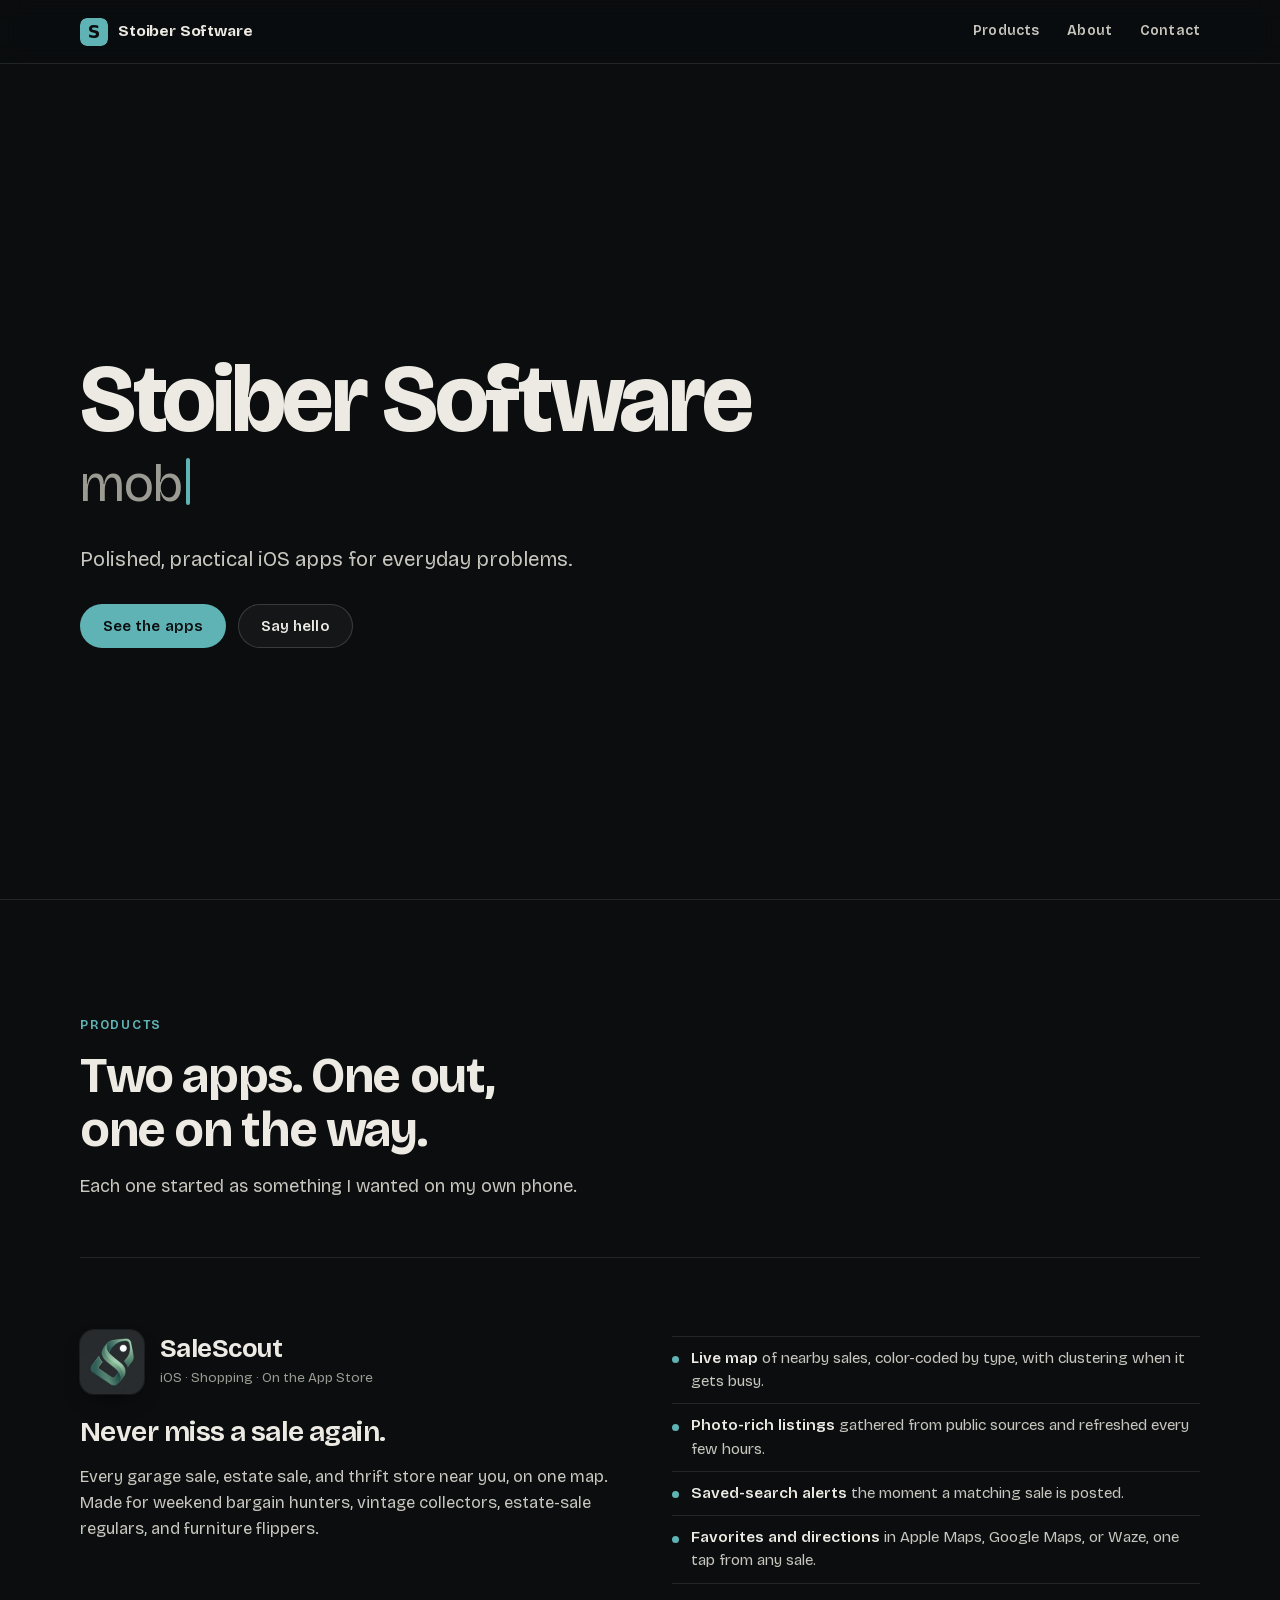
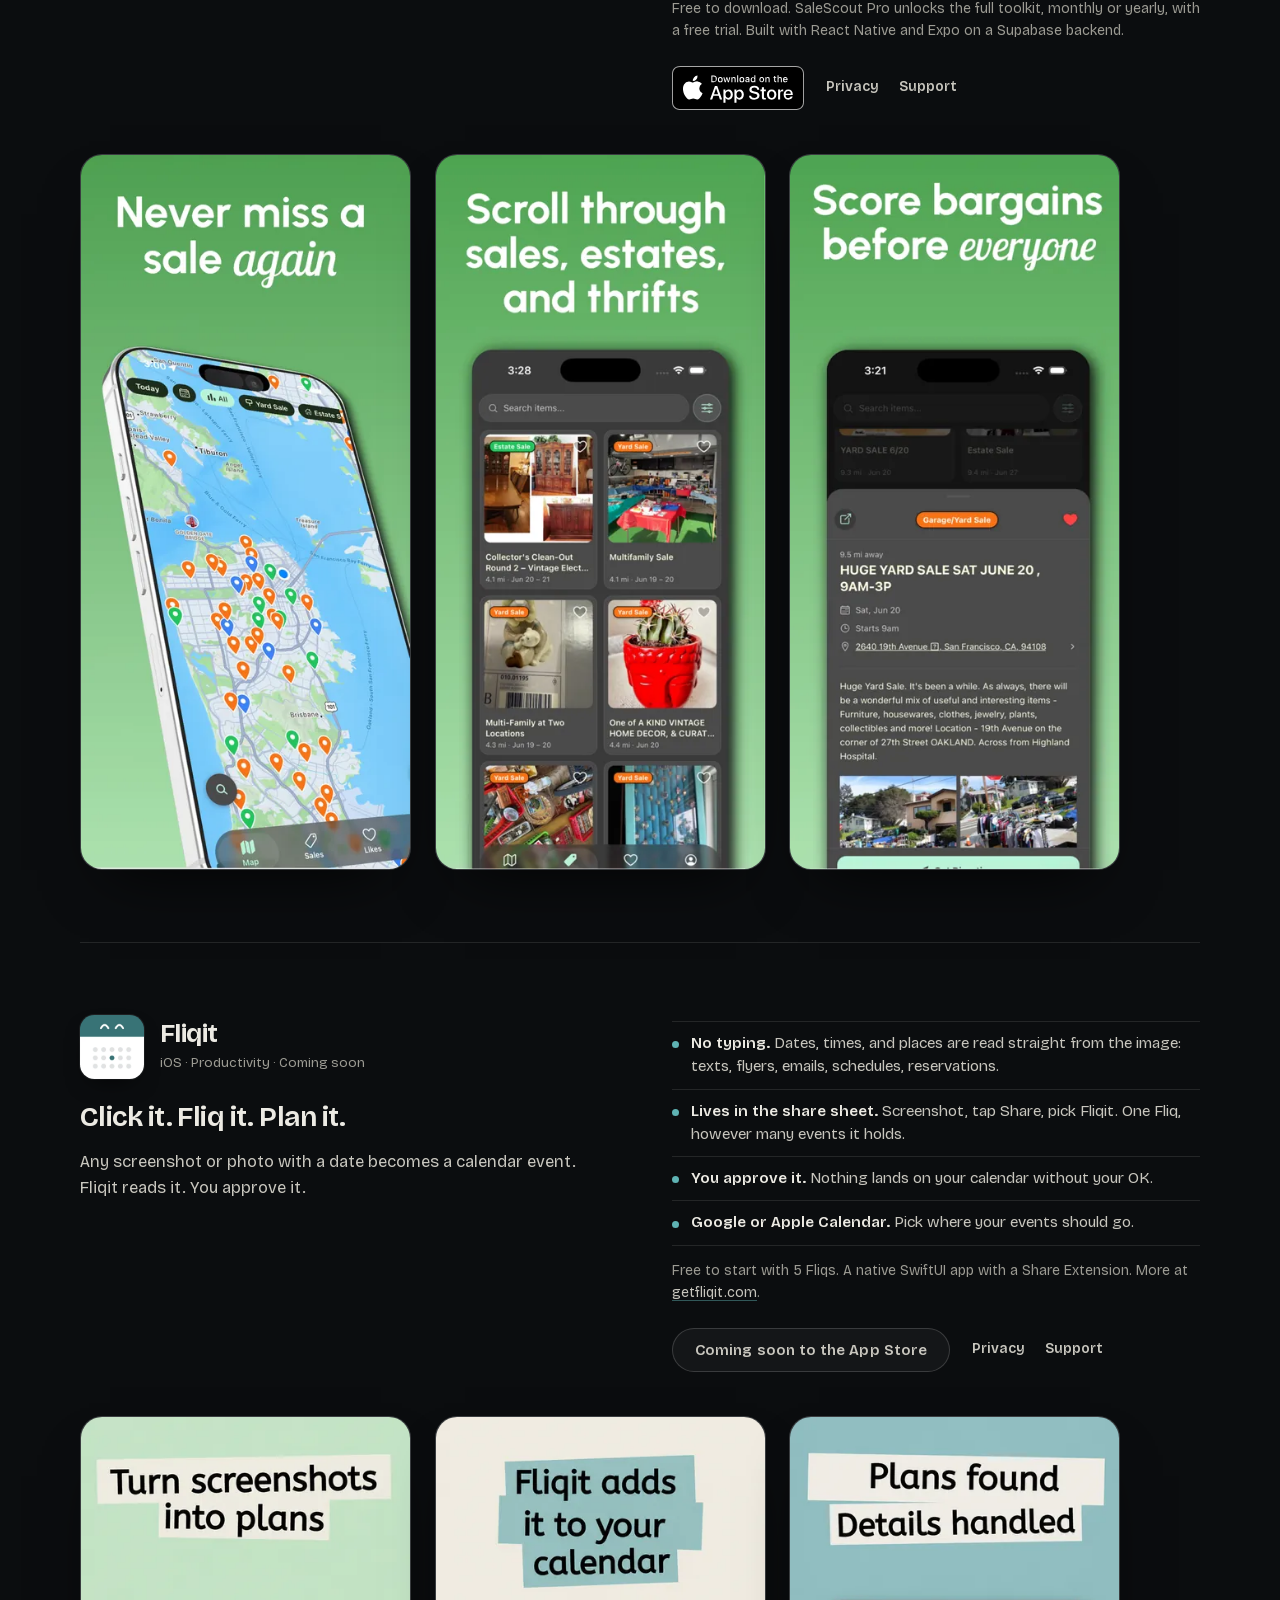
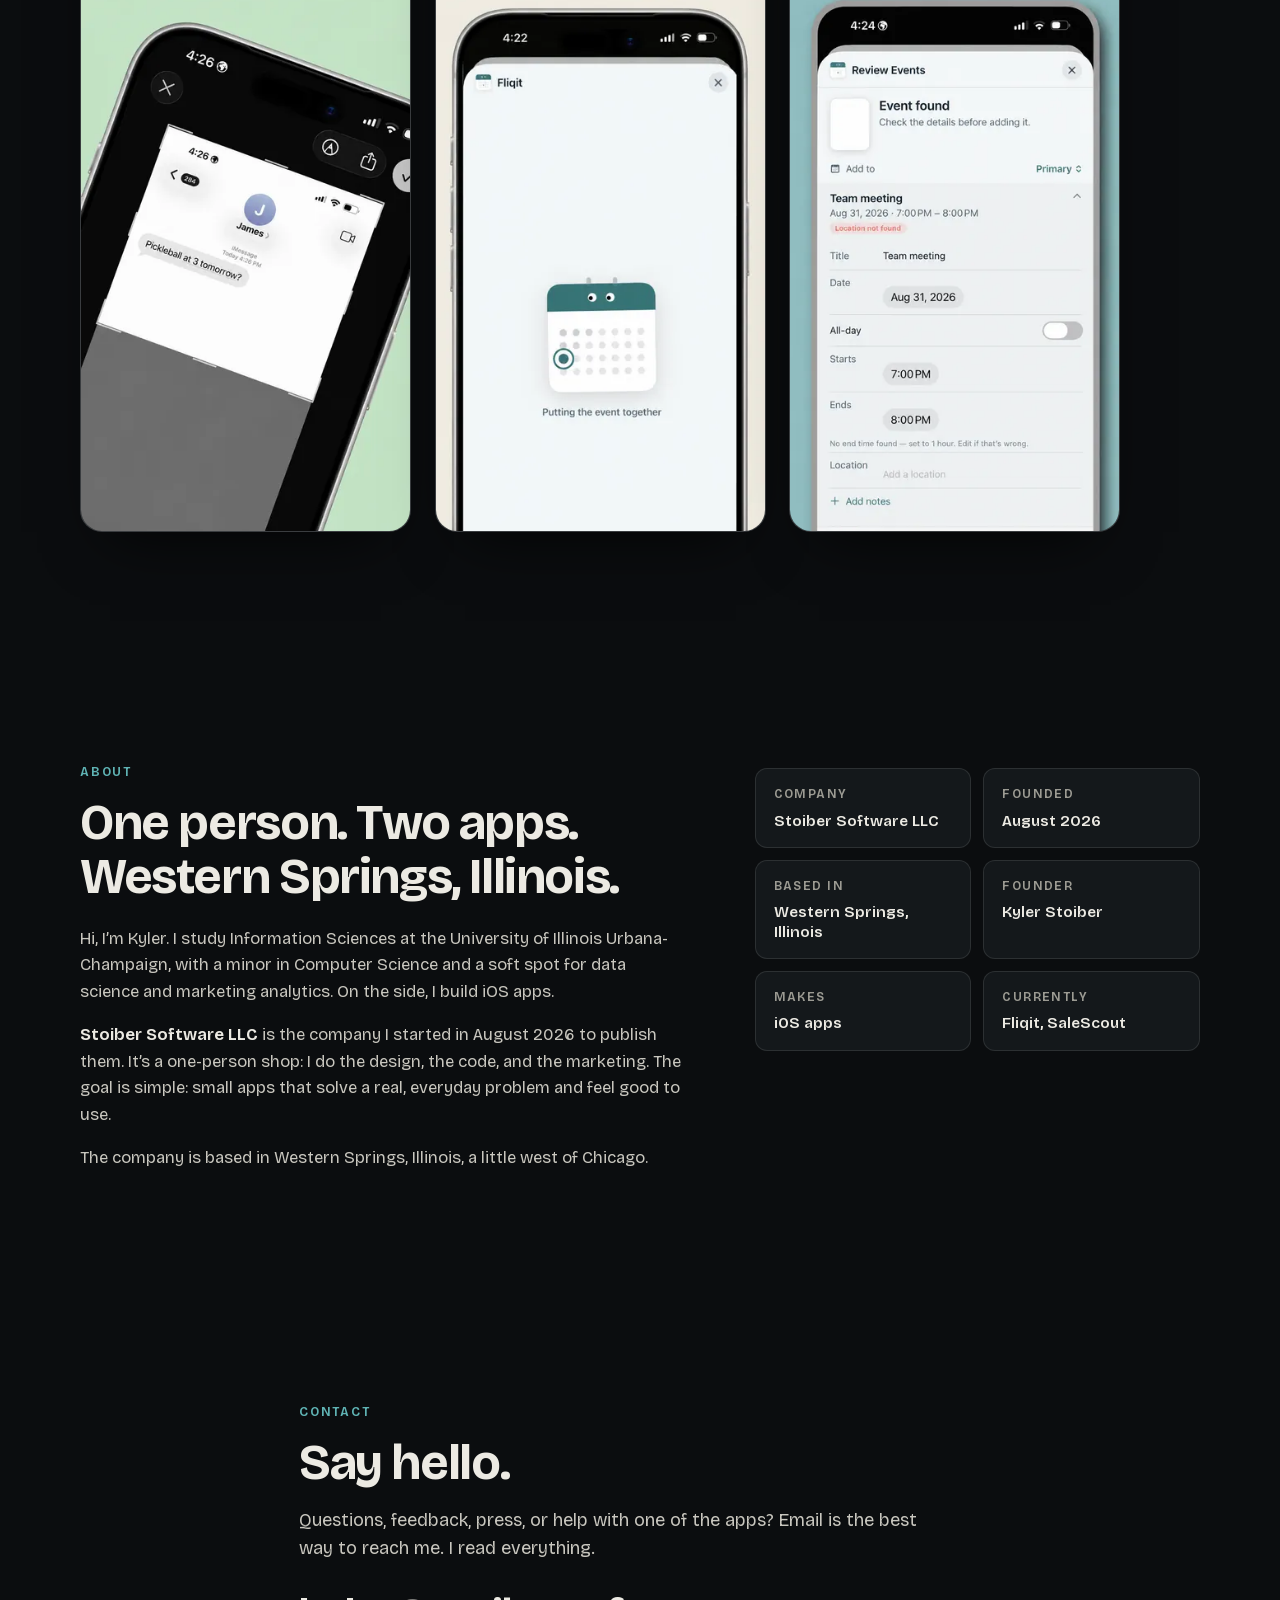
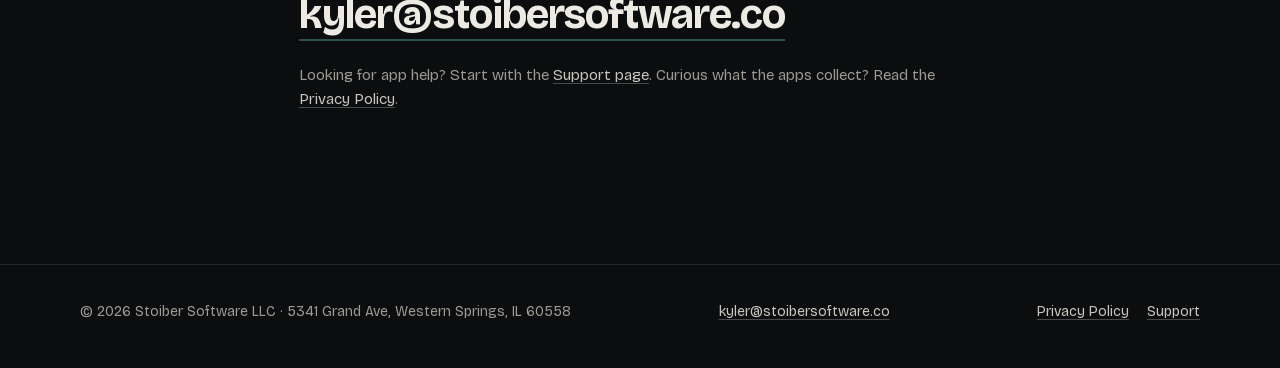
==== commit c0c999e4: "Bigger screenshot gallery; copy fixes (no em dashes, no badge/route-builder claims) Co-Authored-By: " ====
--- a/index.html
+++ b/index.html
@@ -3,7 +3,7 @@
 <head>
   <meta charset="utf-8">
   <meta name="viewport" content="width=device-width, initial-scale=1">
-  <title>Stoiber Software LLC — iOS apps from Western Springs, Illinois</title>
+  <title>Stoiber Software LLC · iOS apps from Western Springs, Illinois</title>
   <meta name="description" content="Stoiber Software LLC is an independent iOS app studio in Western Springs, Illinois. Maker of Fliqit and SaleScout.">
   <meta name="theme-color" content="#0B0D0F">
   <meta name="color-scheme" content="dark">
@@ -70,6 +70,7 @@
         <!-- SaleScout -->
         <article class="showcase reveal" id="salescout" aria-labelledby="salescout-title">
           <div class="showcase__text">
+            <div class="showcase__intro">
             <div class="showcase__head">
               <div class="app-icon"><img src="assets/salescout-icon.webp" alt="" width="64" height="64"></div>
               <div>
@@ -79,14 +80,15 @@
             </div>
             <p class="showcase__tagline">Never miss a sale again.</p>
             <p class="showcase__desc">Every garage sale, estate sale, and thrift store near you, on one map. Made for weekend bargain hunters, vintage collectors, estate-sale regulars, and furniture flippers.</p>
+            </div>
+            <div class="showcase__details">
             <ul class="feature-list">
               <li><span><strong>Live map</strong> of nearby sales, color-coded by type, with clustering when it gets busy.</span></li>
               <li><span><strong>Photo-rich listings</strong> gathered from public sources and refreshed every few hours.</span></li>
               <li><span><strong>Saved-search alerts</strong> the moment a matching sale is posted.</span></li>
-              <li><span><strong>Favorites and a route builder</strong> that hands off to Apple Maps, Google Maps, or Waze.</span></li>
-              <li><span><strong>Badges</strong> that level you up from Bin Digger to The Holy Grail.</span></li>
+              <li><span><strong>Favorites and directions</strong> in Apple Maps, Google Maps, or Waze, one tap from any sale.</span></li>
             </ul>
-            <p class="card-note">Free to download. SaleScout Pro unlocks the full toolkit — monthly or yearly, with a free trial. Built with React&nbsp;Native and Expo on a Supabase backend.</p>
+            <p class="card-note">Free to download. SaleScout Pro unlocks the full toolkit, monthly or yearly, with a free trial. Built with React&nbsp;Native and Expo on a Supabase backend.</p>
             <div class="showcase__actions">
               <a class="store-badge" href="https://apps.apple.com/us/app/salescout-find-yard-sales/id6782672334"><img src="assets/app-store-badge.svg" alt="Download SaleScout on the App Store" width="120" height="40"></a>
               <span class="card-links">
@@ -94,17 +96,19 @@
                 <a class="text-link" href="support.html#salescout">Support</a>
               </span>
             </div>
+            </div>
           </div>
           <div class="showcase__shots" data-stagger>
-            <div class="shot-wrap reveal"><figure class="shot" data-tilt><span class="card-glow" aria-hidden="true"></span><img src="assets/salescout-1.webp" srcset="assets/salescout-1-400.webp 400w, assets/salescout-1.webp 560w" sizes="(min-width: 900px) 200px, 62vw" width="560" height="1212" loading="lazy" decoding="async" alt="SaleScout map screen: dozens of color-coded sale pins across a city, under the headline “Never miss a sale again.”"></figure></div>
-            <div class="shot-wrap reveal"><figure class="shot" data-tilt><span class="card-glow" aria-hidden="true"></span><img src="assets/salescout-2.webp" srcset="assets/salescout-2-400.webp 400w, assets/salescout-2.webp 560w" sizes="(min-width: 900px) 200px, 62vw" width="560" height="1212" loading="lazy" decoding="async" alt="SaleScout sales list: a photo grid of estate sales and yard sales with distance and dates."></figure></div>
-            <div class="shot-wrap reveal"><figure class="shot" data-tilt><span class="card-glow" aria-hidden="true"></span><img src="assets/salescout-3.webp" srcset="assets/salescout-3-400.webp 400w, assets/salescout-3.webp 560w" sizes="(min-width: 900px) 200px, 62vw" width="560" height="1212" loading="lazy" decoding="async" alt="SaleScout sale detail: a huge yard sale listing with date, time, address, description, and photos."></figure></div>
+            <div class="shot-wrap reveal"><figure class="shot" data-tilt><span class="card-glow" aria-hidden="true"></span><img src="assets/salescout-1.webp" srcset="assets/salescout-1-400.webp 400w, assets/salescout-1.webp 560w, assets/salescout-1-800.webp 800w" sizes="(min-width: 900px) 340px, 76vw" width="560" height="1212" loading="lazy" decoding="async" alt="SaleScout map screen: dozens of color-coded sale pins across a city, under the headline “Never miss a sale again.”"></figure></div>
+            <div class="shot-wrap reveal"><figure class="shot" data-tilt><span class="card-glow" aria-hidden="true"></span><img src="assets/salescout-2.webp" srcset="assets/salescout-2-400.webp 400w, assets/salescout-2.webp 560w, assets/salescout-2-800.webp 800w" sizes="(min-width: 900px) 340px, 76vw" width="560" height="1212" loading="lazy" decoding="async" alt="SaleScout sales list: a photo grid of estate sales and yard sales with distance and dates."></figure></div>
+            <div class="shot-wrap reveal"><figure class="shot" data-tilt><span class="card-glow" aria-hidden="true"></span><img src="assets/salescout-3.webp" srcset="assets/salescout-3-400.webp 400w, assets/salescout-3.webp 560w, assets/salescout-3-800.webp 800w" sizes="(min-width: 900px) 340px, 76vw" width="560" height="1212" loading="lazy" decoding="async" alt="SaleScout sale detail: a huge yard sale listing with date, time, address, description, and photos."></figure></div>
           </div>
         </article>
 
         <!-- Fliqit -->
-        <article class="showcase showcase--reverse reveal" id="fliqit" aria-labelledby="fliqit-title">
+        <article class="showcase reveal" id="fliqit" aria-labelledby="fliqit-title">
           <div class="showcase__text">
+            <div class="showcase__intro">
             <div class="showcase__head">
               <div class="app-icon"><img src="assets/fliqit-icon.webp" alt="" width="64" height="64"></div>
               <div>
@@ -113,9 +117,11 @@
               </div>
             </div>
             <p class="showcase__tagline">Click it. Fliq it. Plan it.</p>
-            <p class="showcase__desc">Any screenshot or photo with a date becomes a calendar event. Fliqit reads it — you approve it.</p>
+            <p class="showcase__desc">Any screenshot or photo with a date becomes a calendar event. Fliqit reads it. You approve it.</p>
+            </div>
+            <div class="showcase__details">
             <ul class="feature-list">
-              <li><span><strong>No typing.</strong> Dates, times, and places are read straight from the image — texts, flyers, emails, schedules, reservations.</span></li>
+              <li><span><strong>No typing.</strong> Dates, times, and places are read straight from the image: texts, flyers, emails, schedules, reservations.</span></li>
               <li><span><strong>Lives in the share sheet.</strong> Screenshot, tap Share, pick Fliqit. One Fliq, however many events it holds.</span></li>
               <li><span><strong>You approve it.</strong> Nothing lands on your calendar without your OK.</span></li>
               <li><span><strong>Google or Apple Calendar.</strong> Pick where your events should go.</span></li>
@@ -128,11 +134,12 @@
                 <a class="text-link" href="https://getfliqit.com/support.html">Support</a>
               </span>
             </div>
+            </div>
           </div>
           <div class="showcase__shots" data-stagger>
-            <div class="shot-wrap reveal"><figure class="shot" data-tilt><span class="card-glow" aria-hidden="true"></span><img src="assets/fliqit-1.webp" srcset="assets/fliqit-1-400.webp 400w, assets/fliqit-1.webp 560w" sizes="(min-width: 900px) 200px, 62vw" width="560" height="1212" loading="lazy" decoding="async" alt="Fliqit App Store screenshot: an iPhone showing a text that says “Pickleball at 3 tomorrow?” under the headline “Turn screenshots into plans.”"></figure></div>
-            <div class="shot-wrap reveal"><figure class="shot" data-tilt><span class="card-glow" aria-hidden="true"></span><img src="assets/fliqit-2.webp" srcset="assets/fliqit-2-400.webp 400w, assets/fliqit-2.webp 560w" sizes="(min-width: 900px) 200px, 62vw" width="560" height="1212" loading="lazy" decoding="async" alt="Fliqit App Store screenshot: the app assembling an event, under the headline “Fliqit adds it to your calendar.”"></figure></div>
-            <div class="shot-wrap reveal"><figure class="shot" data-tilt><span class="card-glow" aria-hidden="true"></span><img src="assets/fliqit-3.webp" srcset="assets/fliqit-3-400.webp 400w, assets/fliqit-3.webp 560w" sizes="(min-width: 900px) 200px, 62vw" width="560" height="1212" loading="lazy" decoding="async" alt="Fliqit App Store screenshot: the Review Events sheet with title, date, start and end time filled in, under the headline “Plans found. Details handled.”"></figure></div>
+            <div class="shot-wrap reveal"><figure class="shot" data-tilt><span class="card-glow" aria-hidden="true"></span><img src="assets/fliqit-1.webp" srcset="assets/fliqit-1-400.webp 400w, assets/fliqit-1.webp 560w, assets/fliqit-1-800.webp 800w" sizes="(min-width: 900px) 340px, 76vw" width="560" height="1212" loading="lazy" decoding="async" alt="Fliqit App Store screenshot: an iPhone showing a text that says “Pickleball at 3 tomorrow?” under the headline “Turn screenshots into plans.”"></figure></div>
+            <div class="shot-wrap reveal"><figure class="shot" data-tilt><span class="card-glow" aria-hidden="true"></span><img src="assets/fliqit-2.webp" srcset="assets/fliqit-2-400.webp 400w, assets/fliqit-2.webp 560w, assets/fliqit-2-800.webp 800w" sizes="(min-width: 900px) 340px, 76vw" width="560" height="1212" loading="lazy" decoding="async" alt="Fliqit App Store screenshot: the app assembling an event, under the headline “Fliqit adds it to your calendar.”"></figure></div>
+            <div class="shot-wrap reveal"><figure class="shot" data-tilt><span class="card-glow" aria-hidden="true"></span><img src="assets/fliqit-3.webp" srcset="assets/fliqit-3-400.webp 400w, assets/fliqit-3.webp 560w, assets/fliqit-3-800.webp 800w" sizes="(min-width: 900px) 340px, 76vw" width="560" height="1212" loading="lazy" decoding="async" alt="Fliqit App Store screenshot: the Review Events sheet with title, date, start and end time filled in, under the headline “Plans found. Details handled.”"></figure></div>
           </div>
         </article>
       </div>
@@ -146,7 +153,7 @@
           <h2 id="about-title">One person. Two apps. Western&nbsp;Springs, Illinois.</h2>
           <div class="prose">
             <p>Hi, I’m Kyler. I study Information Sciences at the University of Illinois Urbana-Champaign, with a minor in Computer Science and a soft spot for data science and marketing analytics. On the side, I build iOS apps.</p>
-            <p><strong>Stoiber Software LLC</strong> is the company I started in August 2026 to publish them. It’s a one-person shop: I do the design, the code, and the marketing. The goal is simple — small apps that solve a real, everyday problem and feel good to use.</p>
+            <p><strong>Stoiber Software LLC</strong> is the company I started in August 2026 to publish them. It’s a one-person shop: I do the design, the code, and the marketing. The goal is simple: small apps that solve a real, everyday problem and feel good to use.</p>
             <p>The company is based in Western Springs, Illinois, a little west of Chicago.</p>
           </div>
         </div>
@@ -166,7 +173,7 @@
       <div class="container contact reveal">
         <p class="eyebrow">Contact</p>
         <h2 id="contact-title">Say hello.</h2>
-        <p class="lede">Questions, feedback, press, or help with one of the apps — email is the best way to reach me. I read everything.</p>
+        <p class="lede">Questions, feedback, press, or help with one of the apps? Email is the best way to reach me. I read everything.</p>
         <a class="contact__email" href="mailto:kyler@stoibersoftware.co">kyler@stoibersoftware.co</a>
         <p class="contact__links">Looking for app help? Start with the <a href="support.html">Support page</a>. Curious what the apps collect? Read the <a href="privacy.html">Privacy Policy</a>.</p>
       </div>
--- a/styles.css
+++ b/styles.css
@@ -283,14 +283,15 @@
 
 /* ---------- Product showcases ---------- */
 .showcase {
-  display: grid; gap: 36px; align-items: center;
+  display: grid; gap: clamp(28px, 4vw, 44px);
   padding: clamp(40px, 6vw, 72px) 0;
   border-top: 1px solid var(--line);
 }
 .showcase:last-child { padding-bottom: 0; }
+.showcase__text { display: grid; gap: 24px; }
 @media (min-width: 900px) {
-  .showcase { grid-template-columns: minmax(0, 5fr) minmax(0, 7fr); gap: clamp(40px, 5vw, 72px); }
-  .showcase--reverse .showcase__text { order: 2; }
+  .showcase__text { grid-template-columns: minmax(0, 1fr) minmax(0, 1fr); gap: clamp(40px, 5vw, 72px); align-items: start; }
+  .showcase__details { padding-top: 6px; }
 }
 .showcase__head { display: flex; align-items: center; gap: 16px; }
 .app-icon {
@@ -305,7 +306,7 @@
   font-size: clamp(1.35rem, 2.2vw, 1.75rem); font-weight: 650; letter-spacing: -0.02em; line-height: 1.2;
 }
 .showcase__desc { margin-top: 14px; max-width: 52ch; font-size: 16.5px; color: var(--text-soft); }
-.feature-list { margin-top: 22px; border-top: 1px solid var(--line); }
+.feature-list { border-top: 1px solid var(--line); }
 .feature-list li {
   display: flex; gap: 12px; padding: 10px 0; border-bottom: 1px solid var(--line);
   font-size: 15.5px; line-height: 1.5; color: var(--text-soft);
@@ -322,9 +323,8 @@
 .store-badge:active { transform: scale(0.97); }
 .card-links { display: inline-flex; gap: 20px; }
 
-/* Screenshots: a three-up fan on desktop, a swipeable strip on phones */
-.showcase__shots { display: grid; grid-template-columns: repeat(3, minmax(0, 1fr)); gap: clamp(12px, 1.6vw, 20px); align-items: end; }
-.shot-wrap:nth-child(2) { margin-bottom: clamp(20px, 3vw, 40px); }
+/* Screenshots: three large App Store shots in a row on desktop, a swipeable strip on phones */
+.showcase__shots { display: grid; grid-template-columns: repeat(3, minmax(0, 1fr)); gap: clamp(14px, 2vw, 24px); align-items: start; max-width: 1040px; }
 .shot {
   position: relative; margin: 0; aspect-ratio: 560 / 1212;
   border-radius: clamp(14px, 2vw, 22px); overflow: hidden;
@@ -358,8 +358,7 @@
     scrollbar-width: none;
   }
   .showcase__shots::-webkit-scrollbar { display: none; }
-  .shot-wrap { flex: 0 0 min(62%, 260px); scroll-snap-align: center; }
-  .shot-wrap:nth-child(2) { margin-bottom: 0; }
+  .shot-wrap { flex: 0 0 min(76%, 320px); scroll-snap-align: center; }
 }
 
 /* ---------- About ---------- */
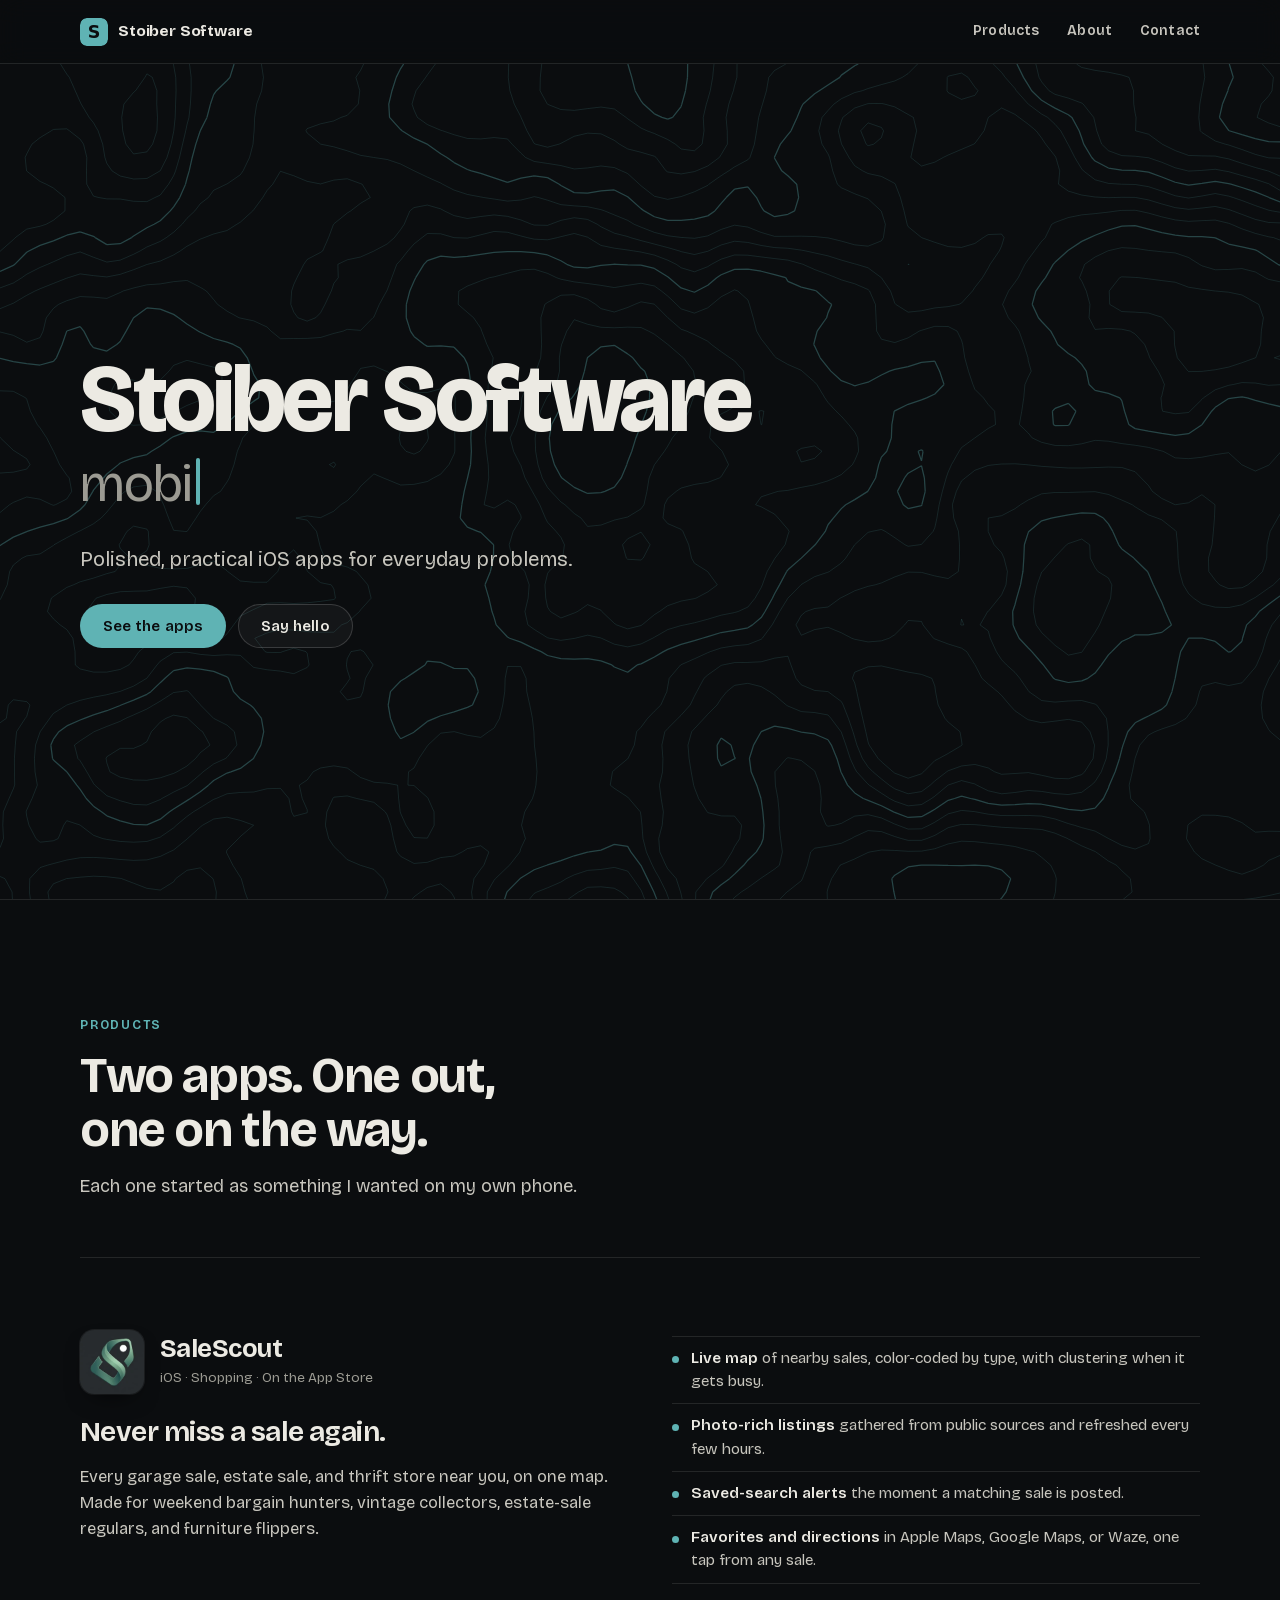
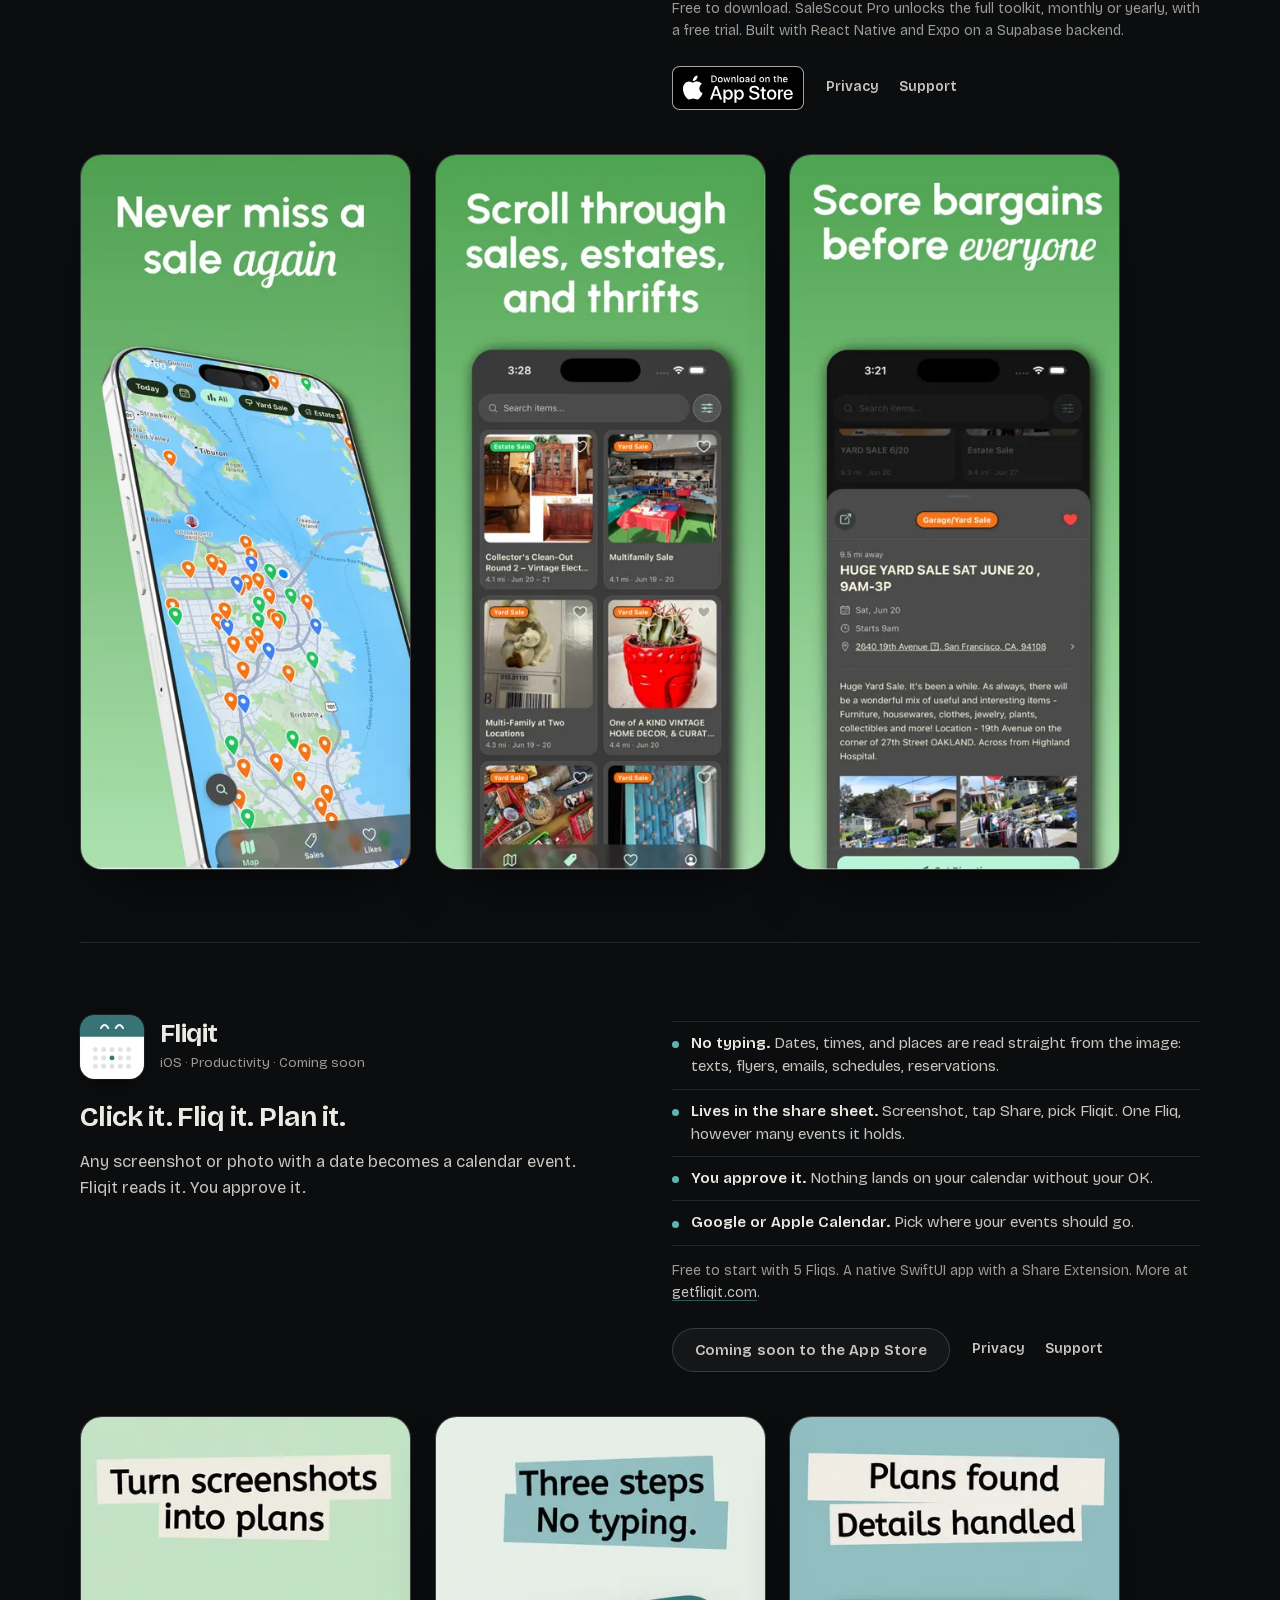
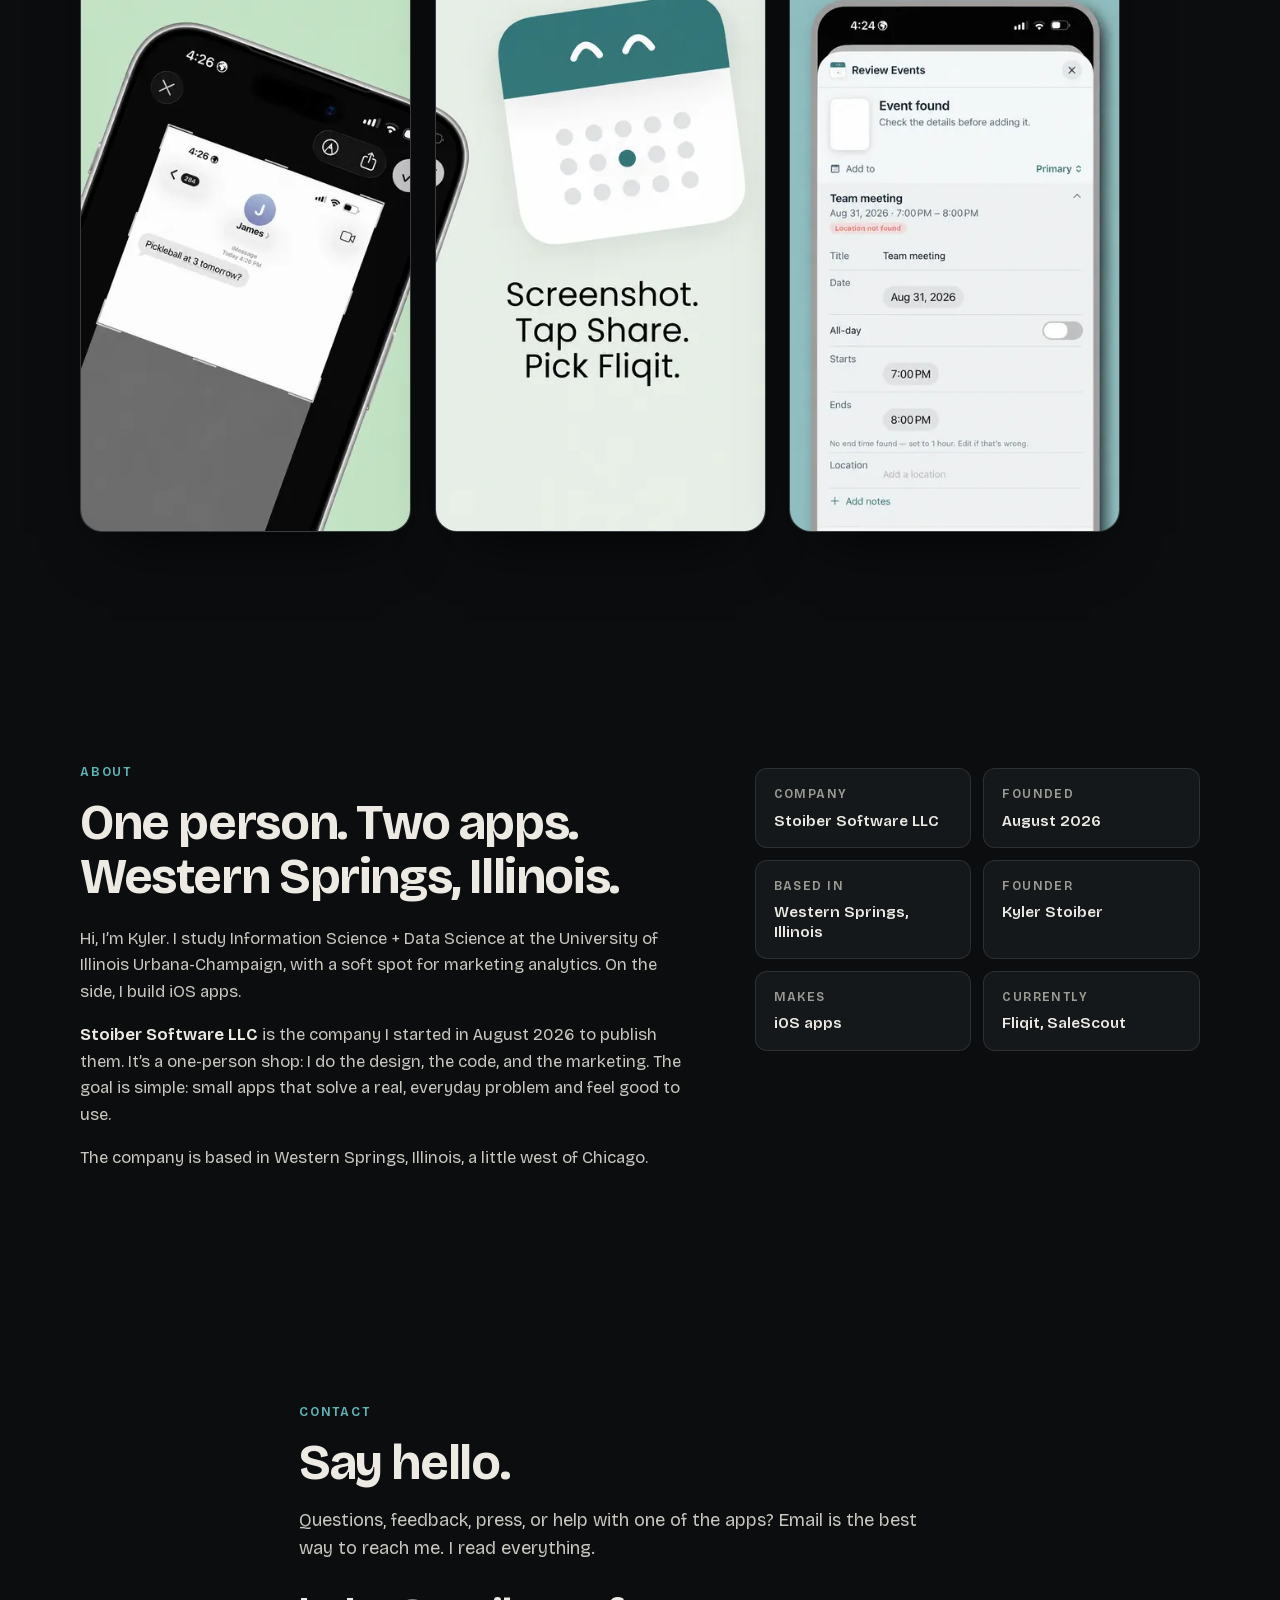
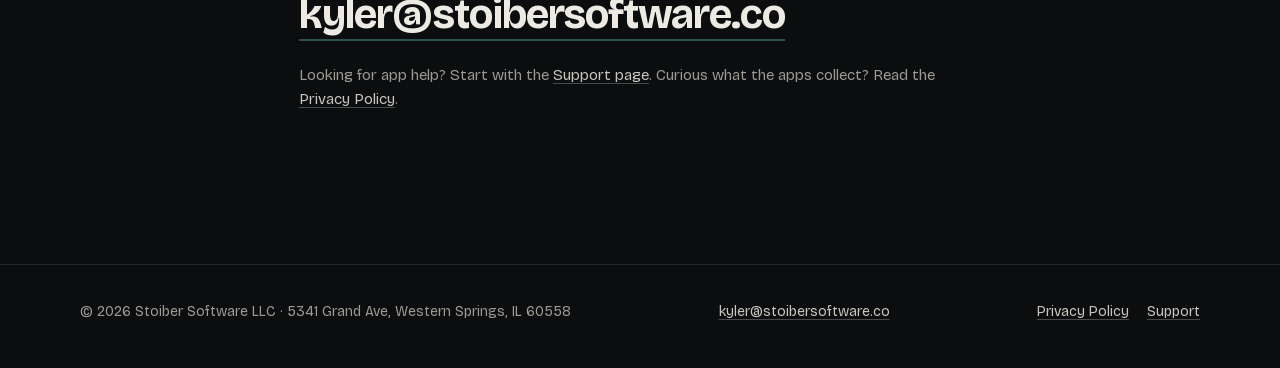
==== commit fec42843: "About: Information Science + Data Science, no minor; Fliqit slot 2 is the 'Three steps' screenshot C" ====
--- a/index.html
+++ b/index.html
@@ -138,7 +138,7 @@
           </div>
           <div class="showcase__shots" data-stagger>
             <div class="shot-wrap reveal"><figure class="shot" data-tilt><span class="card-glow" aria-hidden="true"></span><img src="assets/fliqit-1.webp" srcset="assets/fliqit-1-400.webp 400w, assets/fliqit-1.webp 560w, assets/fliqit-1-800.webp 800w" sizes="(min-width: 900px) 340px, 76vw" width="560" height="1212" loading="lazy" decoding="async" alt="Fliqit App Store screenshot: an iPhone showing a text that says “Pickleball at 3 tomorrow?” under the headline “Turn screenshots into plans.”"></figure></div>
-            <div class="shot-wrap reveal"><figure class="shot" data-tilt><span class="card-glow" aria-hidden="true"></span><img src="assets/fliqit-2.webp" srcset="assets/fliqit-2-400.webp 400w, assets/fliqit-2.webp 560w, assets/fliqit-2-800.webp 800w" sizes="(min-width: 900px) 340px, 76vw" width="560" height="1212" loading="lazy" decoding="async" alt="Fliqit App Store screenshot: the app assembling an event, under the headline “Fliqit adds it to your calendar.”"></figure></div>
+            <div class="shot-wrap reveal"><figure class="shot" data-tilt><span class="card-glow" aria-hidden="true"></span><img src="assets/fliqit-2.webp" srcset="assets/fliqit-2-400.webp 400w, assets/fliqit-2.webp 560w, assets/fliqit-2-800.webp 800w" sizes="(min-width: 900px) 340px, 76vw" width="560" height="1212" loading="lazy" decoding="async" alt="Fliqit App Store screenshot: the Fliqit calendar mascot under the headline “Three steps. No typing.” and the words Screenshot. Tap Share. Pick Fliqit."></figure></div>
             <div class="shot-wrap reveal"><figure class="shot" data-tilt><span class="card-glow" aria-hidden="true"></span><img src="assets/fliqit-3.webp" srcset="assets/fliqit-3-400.webp 400w, assets/fliqit-3.webp 560w, assets/fliqit-3-800.webp 800w" sizes="(min-width: 900px) 340px, 76vw" width="560" height="1212" loading="lazy" decoding="async" alt="Fliqit App Store screenshot: the Review Events sheet with title, date, start and end time filled in, under the headline “Plans found. Details handled.”"></figure></div>
           </div>
         </article>
@@ -152,7 +152,7 @@
           <p class="eyebrow">About</p>
           <h2 id="about-title">One person. Two apps. Western&nbsp;Springs, Illinois.</h2>
           <div class="prose">
-            <p>Hi, I’m Kyler. I study Information Sciences at the University of Illinois Urbana-Champaign, with a minor in Computer Science and a soft spot for data science and marketing analytics. On the side, I build iOS apps.</p>
+            <p>Hi, I’m Kyler. I study Information Science + Data Science at the University of Illinois Urbana-Champaign, with a soft spot for marketing analytics. On the side, I build iOS apps.</p>
             <p><strong>Stoiber Software LLC</strong> is the company I started in August 2026 to publish them. It’s a one-person shop: I do the design, the code, and the marketing. The goal is simple: small apps that solve a real, everyday problem and feel good to use.</p>
             <p>The company is based in Western Springs, Illinois, a little west of Chicago.</p>
           </div>
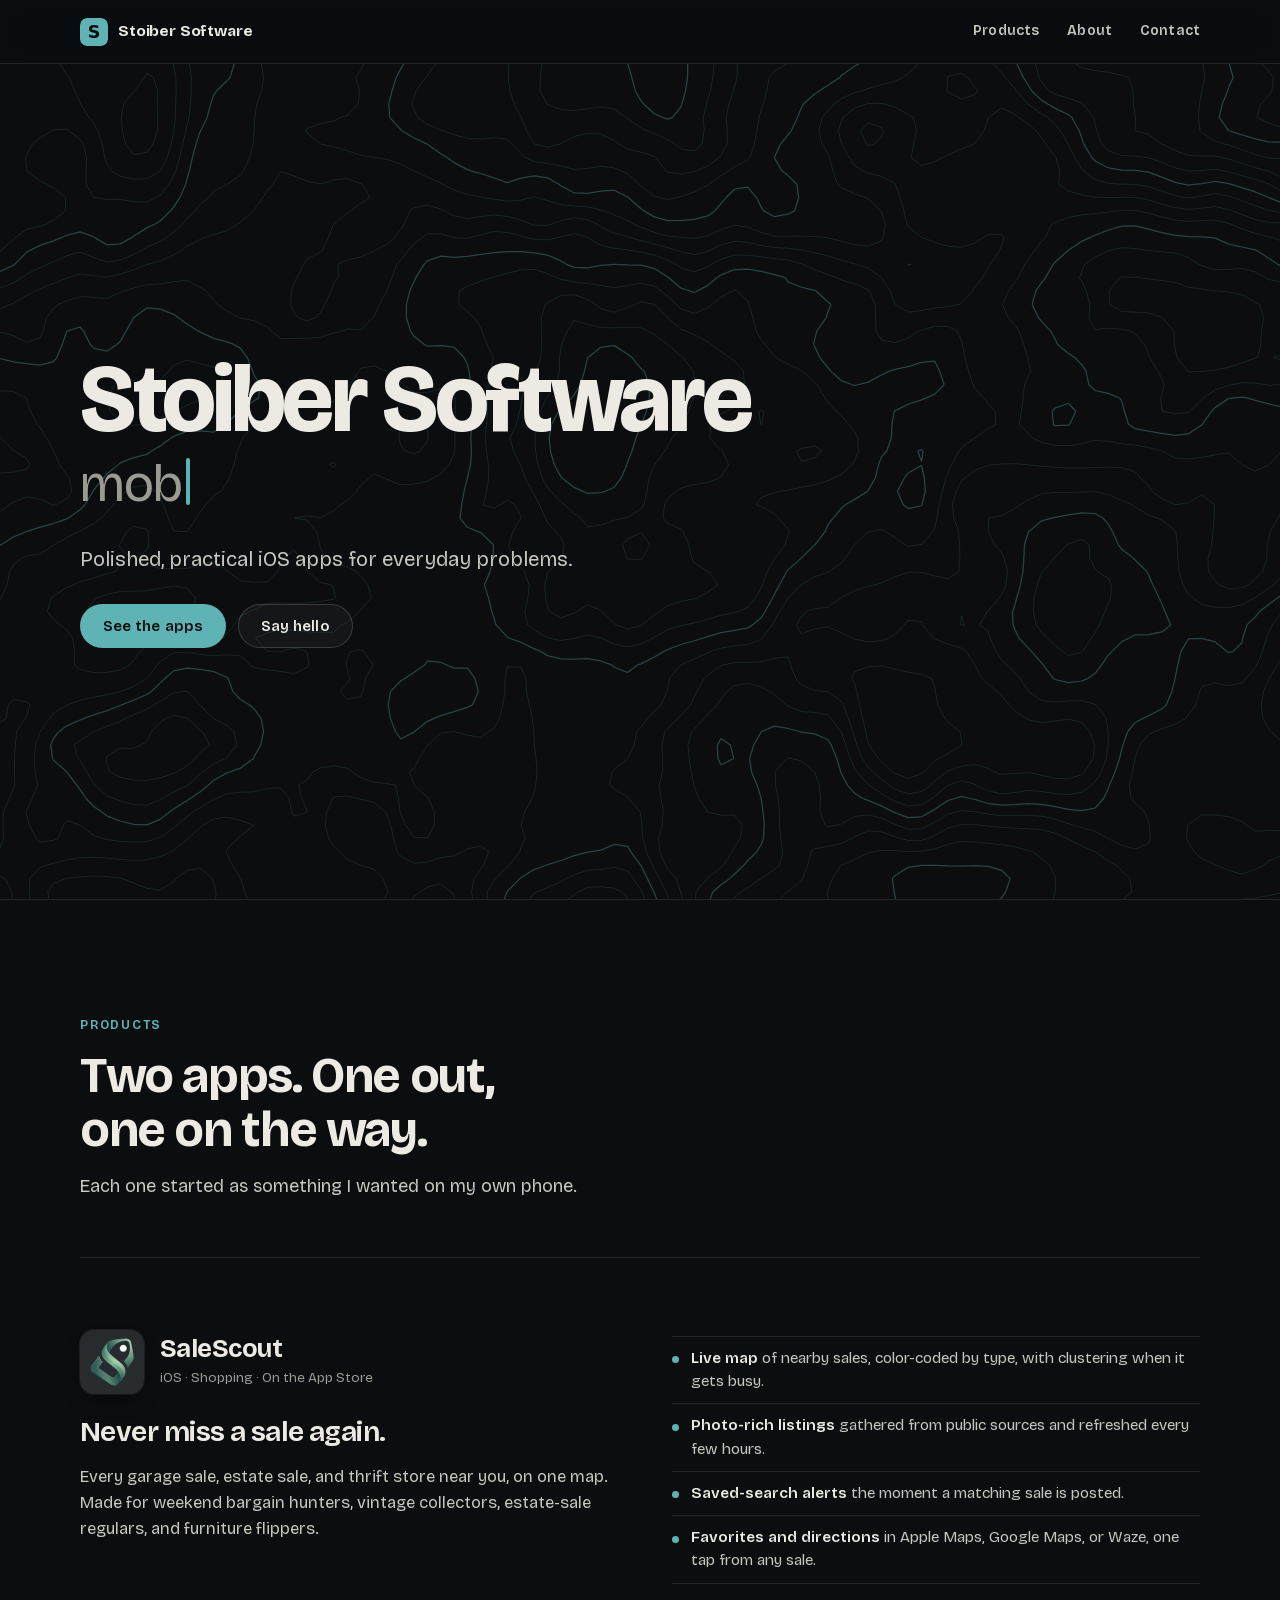
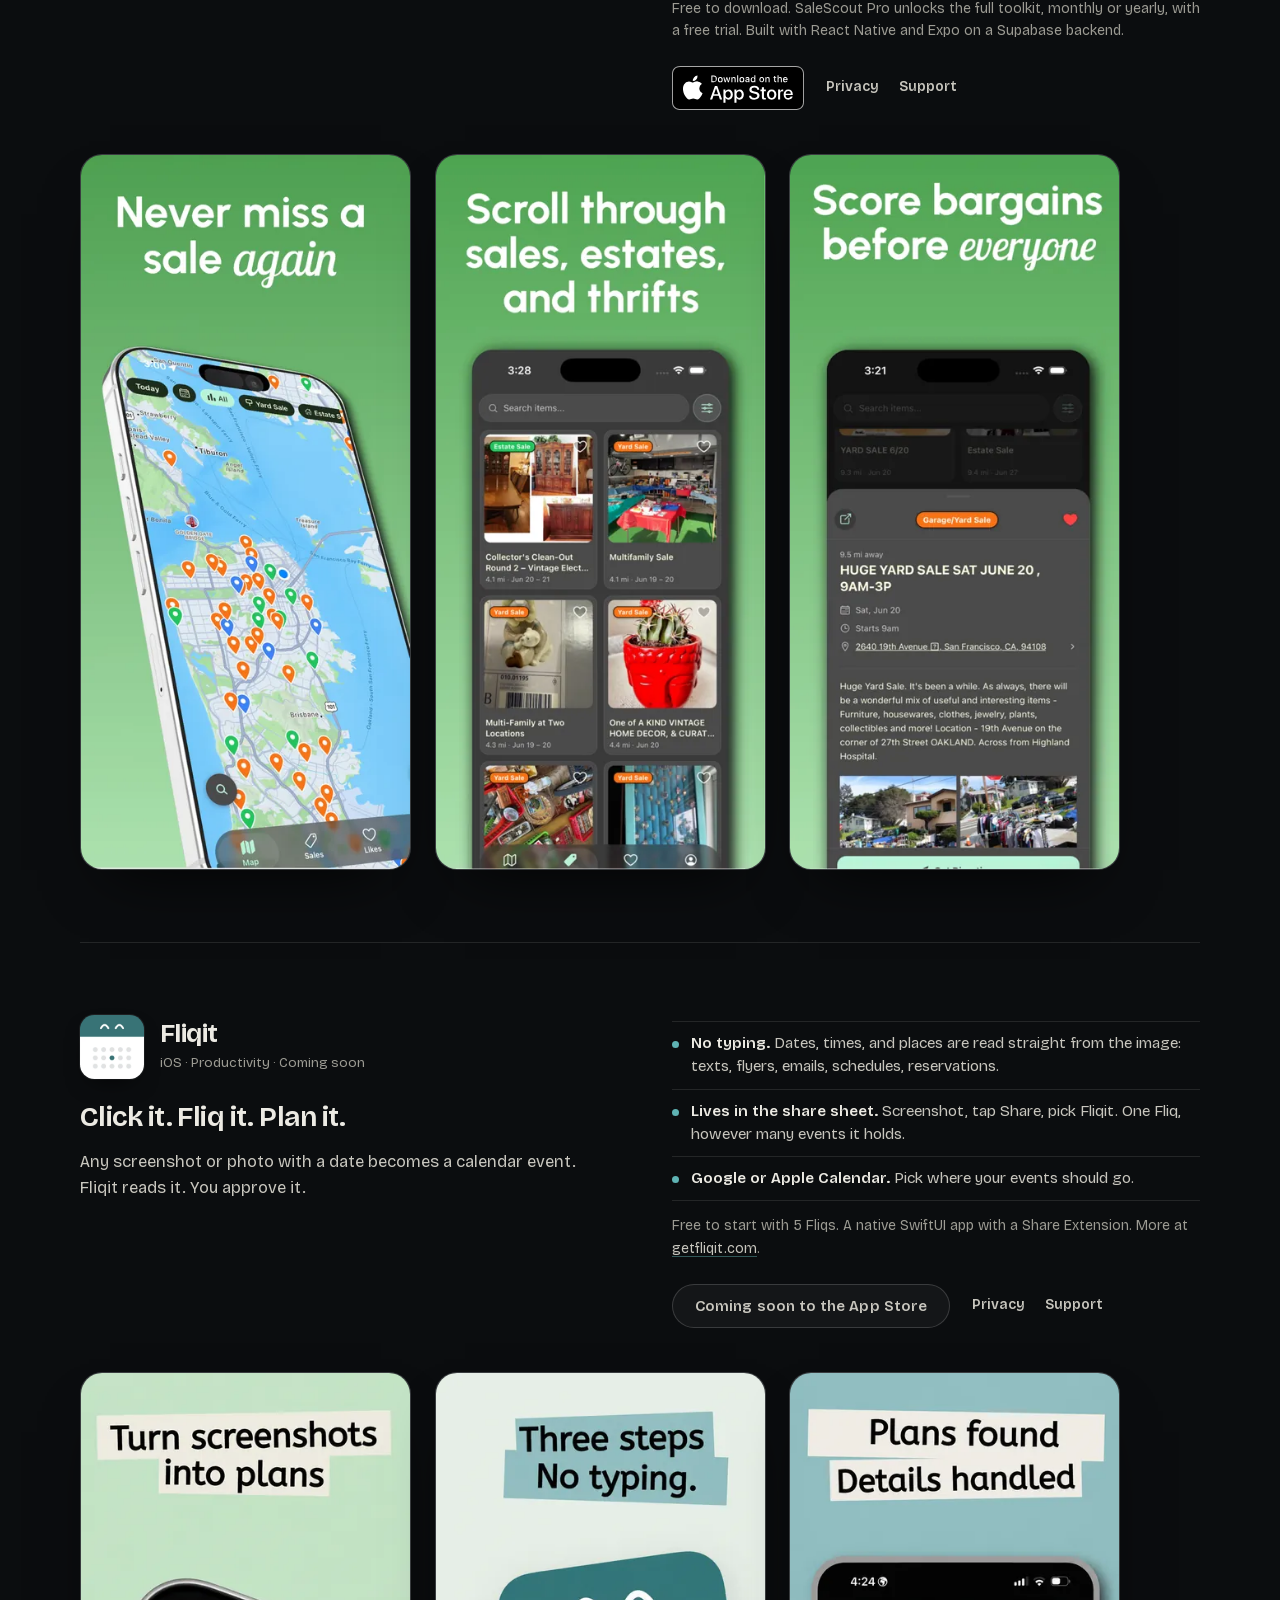
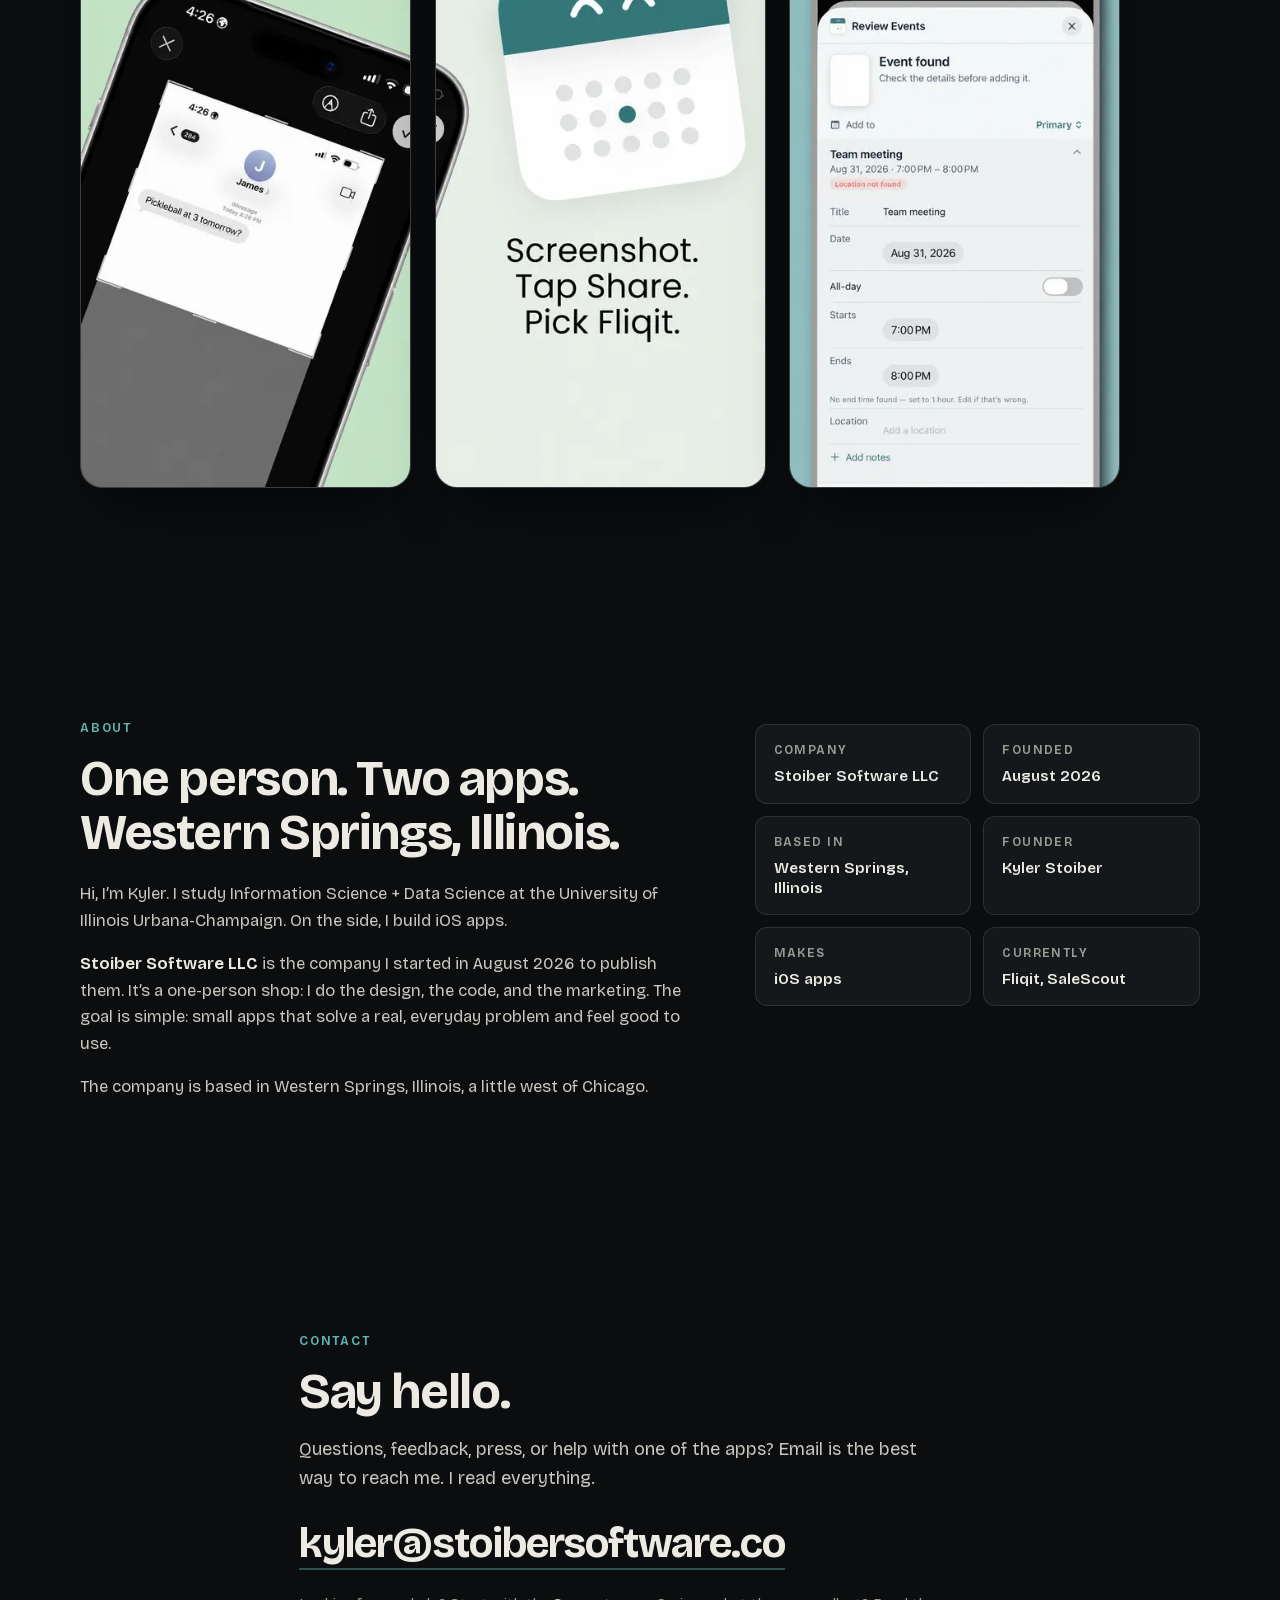
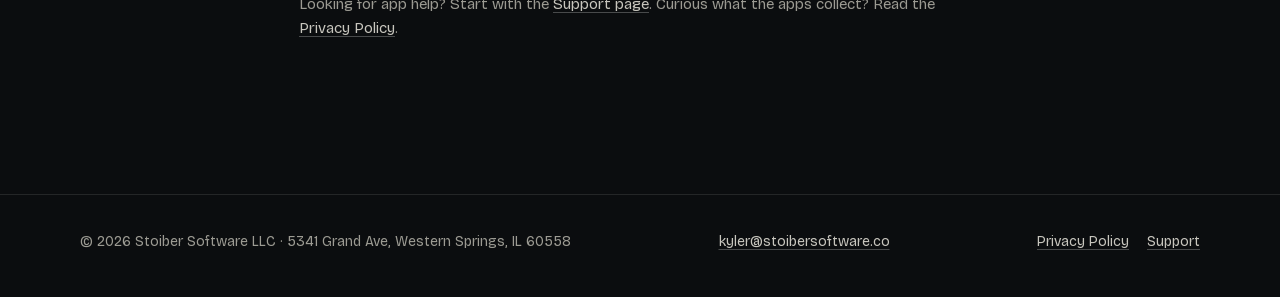
==== commit 1303c72a: "Fliqit: drop 'You approve it' bullet; About: drop marketing-analytics clause Co-Authored-By: Claude " ====
--- a/index.html
+++ b/index.html
@@ -123,7 +123,6 @@
             <ul class="feature-list">
               <li><span><strong>No typing.</strong> Dates, times, and places are read straight from the image: texts, flyers, emails, schedules, reservations.</span></li>
               <li><span><strong>Lives in the share sheet.</strong> Screenshot, tap Share, pick Fliqit. One Fliq, however many events it holds.</span></li>
-              <li><span><strong>You approve it.</strong> Nothing lands on your calendar without your OK.</span></li>
               <li><span><strong>Google or Apple Calendar.</strong> Pick where your events should go.</span></li>
             </ul>
             <p class="card-note">Free to start with 5 Fliqs. A native SwiftUI app with a Share Extension. More at <a href="https://getfliqit.com">getfliqit.com</a>.</p>
@@ -152,7 +151,7 @@
           <p class="eyebrow">About</p>
           <h2 id="about-title">One person. Two apps. Western&nbsp;Springs, Illinois.</h2>
           <div class="prose">
-            <p>Hi, I’m Kyler. I study Information Science + Data Science at the University of Illinois Urbana-Champaign, with a soft spot for marketing analytics. On the side, I build iOS apps.</p>
+            <p>Hi, I’m Kyler. I study Information Science + Data Science at the University of Illinois Urbana-Champaign. On the side, I build iOS apps.</p>
             <p><strong>Stoiber Software LLC</strong> is the company I started in August 2026 to publish them. It’s a one-person shop: I do the design, the code, and the marketing. The goal is simple: small apps that solve a real, everyday problem and feel good to use.</p>
             <p>The company is based in Western Springs, Illinois, a little west of Chicago.</p>
           </div>
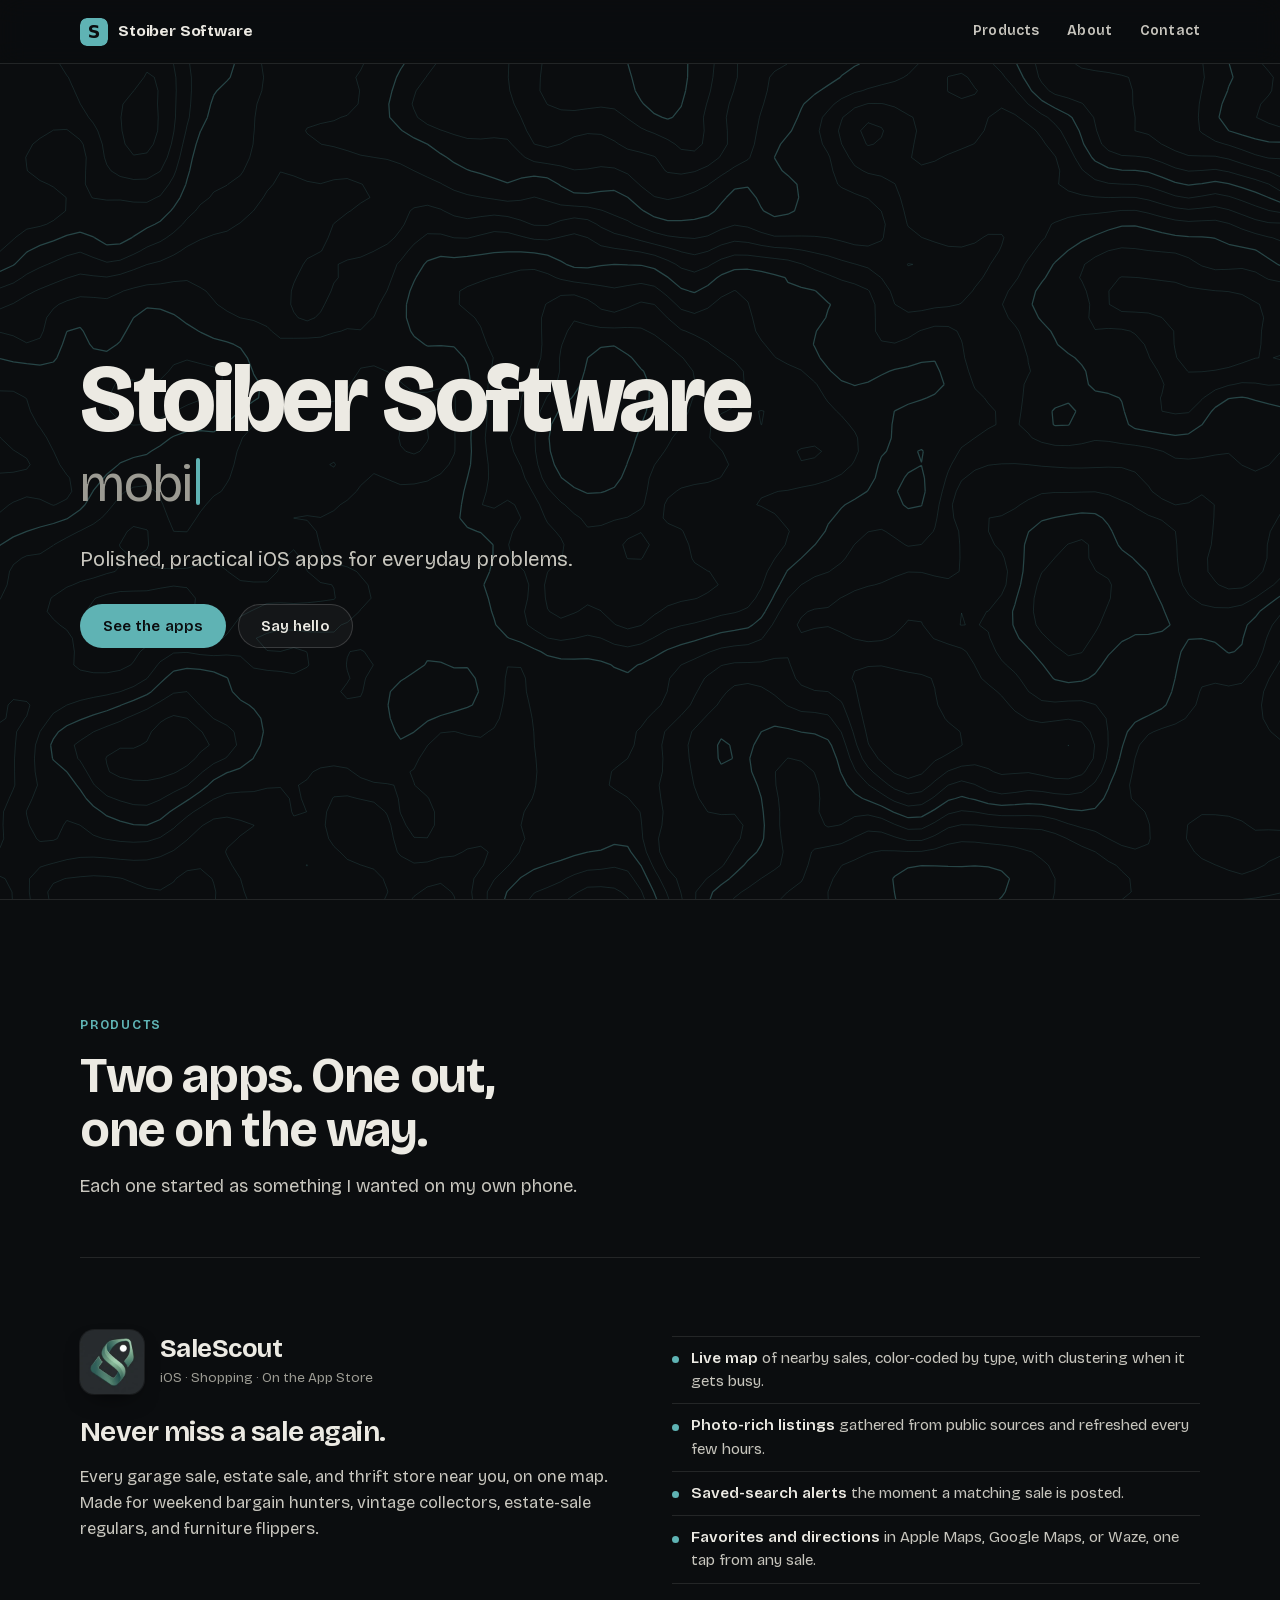
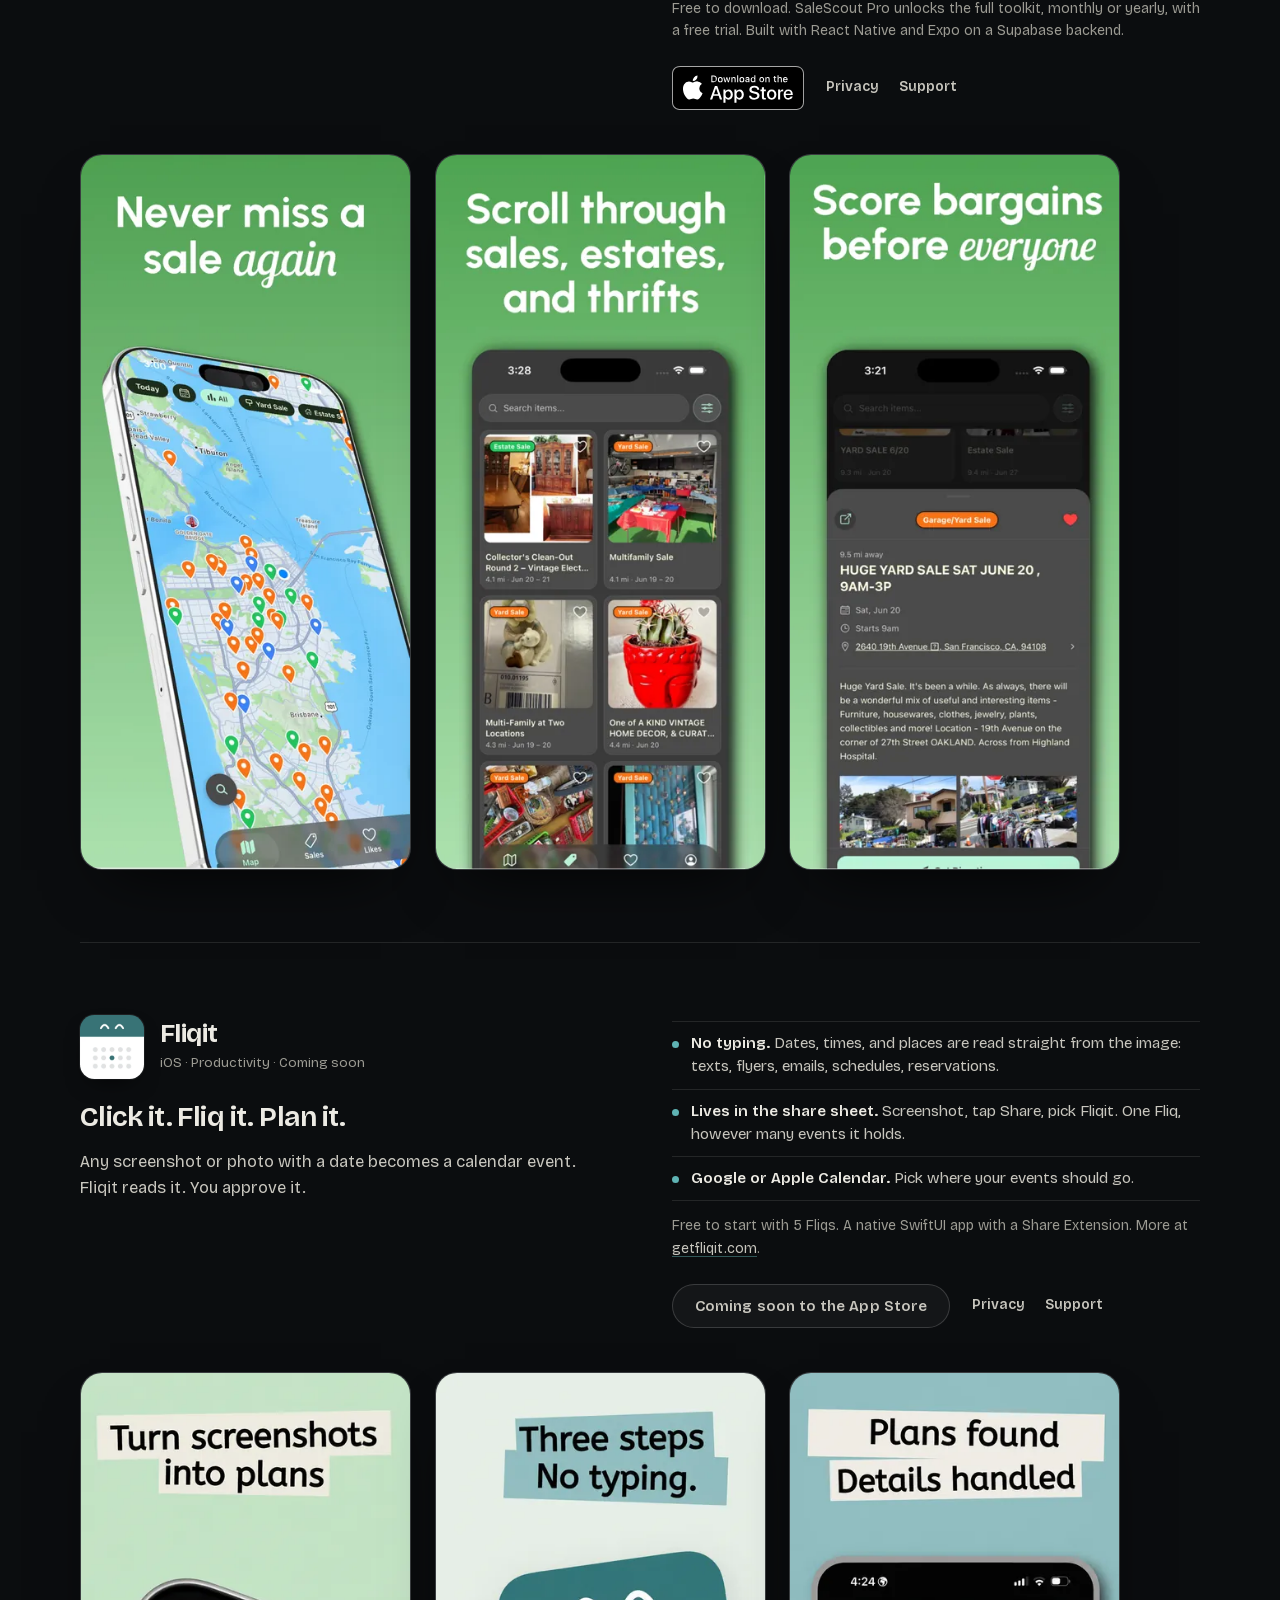
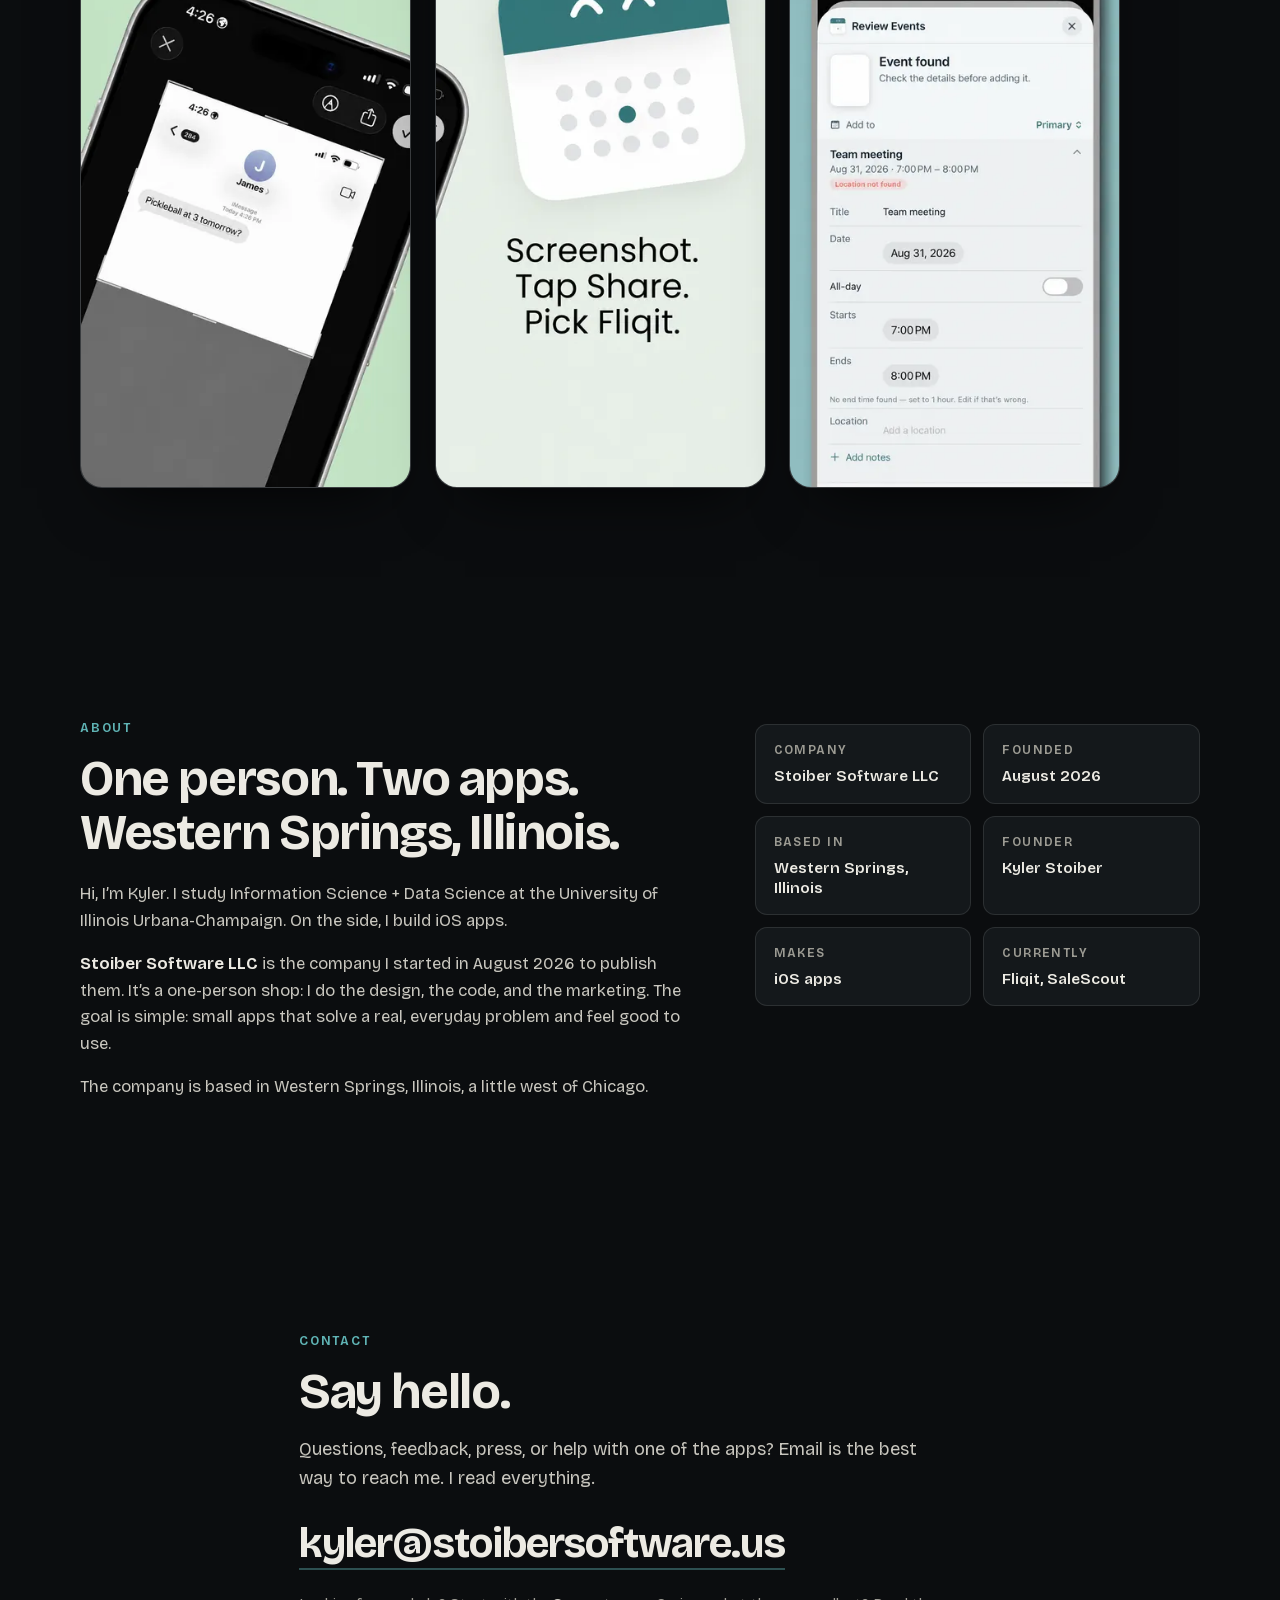
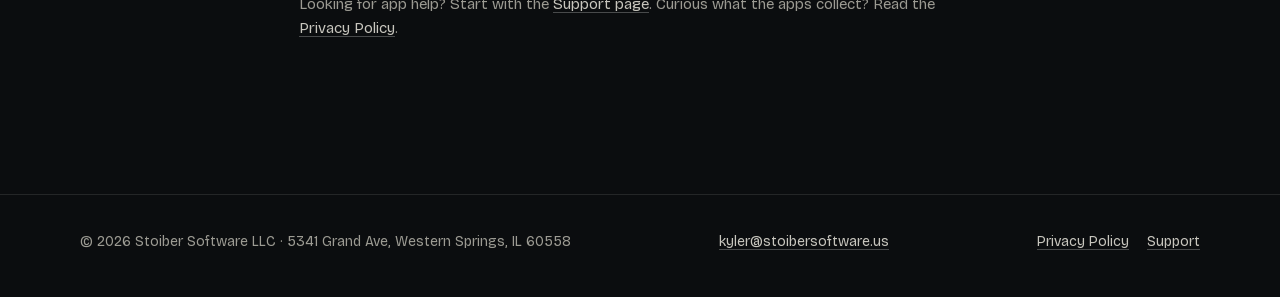
==== commit 8a95602b: "Domain is stoibersoftware.us (registered at Porkbun): CNAME, canonical/og URLs, contact email, docs " ====
--- a/index.html
+++ b/index.html
@@ -7,12 +7,12 @@
   <meta name="description" content="Stoiber Software LLC is an independent iOS app studio in Western Springs, Illinois. Maker of Fliqit and SaleScout.">
   <meta name="theme-color" content="#0B0D0F">
   <meta name="color-scheme" content="dark">
-  <link rel="canonical" href="https://stoibersoftware.co/">
+  <link rel="canonical" href="https://stoibersoftware.us/">
   <meta property="og:type" content="website">
   <meta property="og:site_name" content="Stoiber Software LLC">
   <meta property="og:title" content="Stoiber Software LLC">
   <meta property="og:description" content="Polished, practical iOS apps for everyday problems. Maker of Fliqit and SaleScout.">
-  <meta property="og:url" content="https://stoibersoftware.co/">
+  <meta property="og:url" content="https://stoibersoftware.us/">
   <meta name="twitter:card" content="summary">
   <link rel="icon" href="favicon.svg" type="image/svg+xml">
   <link rel="preload" href="assets/bricolage-grotesque-latin.woff2" as="font" type="font/woff2" crossorigin>
@@ -173,7 +173,7 @@
         <p class="eyebrow">Contact</p>
         <h2 id="contact-title">Say hello.</h2>
         <p class="lede">Questions, feedback, press, or help with one of the apps? Email is the best way to reach me. I read everything.</p>
-        <a class="contact__email" href="mailto:kyler@stoibersoftware.co">kyler@stoibersoftware.co</a>
+        <a class="contact__email" href="mailto:kyler@stoibersoftware.us">kyler@stoibersoftware.us</a>
         <p class="contact__links">Looking for app help? Start with the <a href="support.html">Support page</a>. Curious what the apps collect? Read the <a href="privacy.html">Privacy Policy</a>.</p>
       </div>
     </section>
@@ -183,7 +183,7 @@
   <footer class="site-footer">
     <div class="container site-footer__inner">
       <p class="site-footer__legal">© 2026 Stoiber Software LLC · 5341 Grand Ave, Western Springs, IL&nbsp;60558</p>
-      <p class="site-footer__contact"><a href="mailto:kyler@stoibersoftware.co">kyler@stoibersoftware.co</a></p>
+      <p class="site-footer__contact"><a href="mailto:kyler@stoibersoftware.us">kyler@stoibersoftware.us</a></p>
       <nav class="site-footer__nav" aria-label="Legal">
         <a href="privacy.html">Privacy Policy</a>
         <a href="support.html">Support</a>
